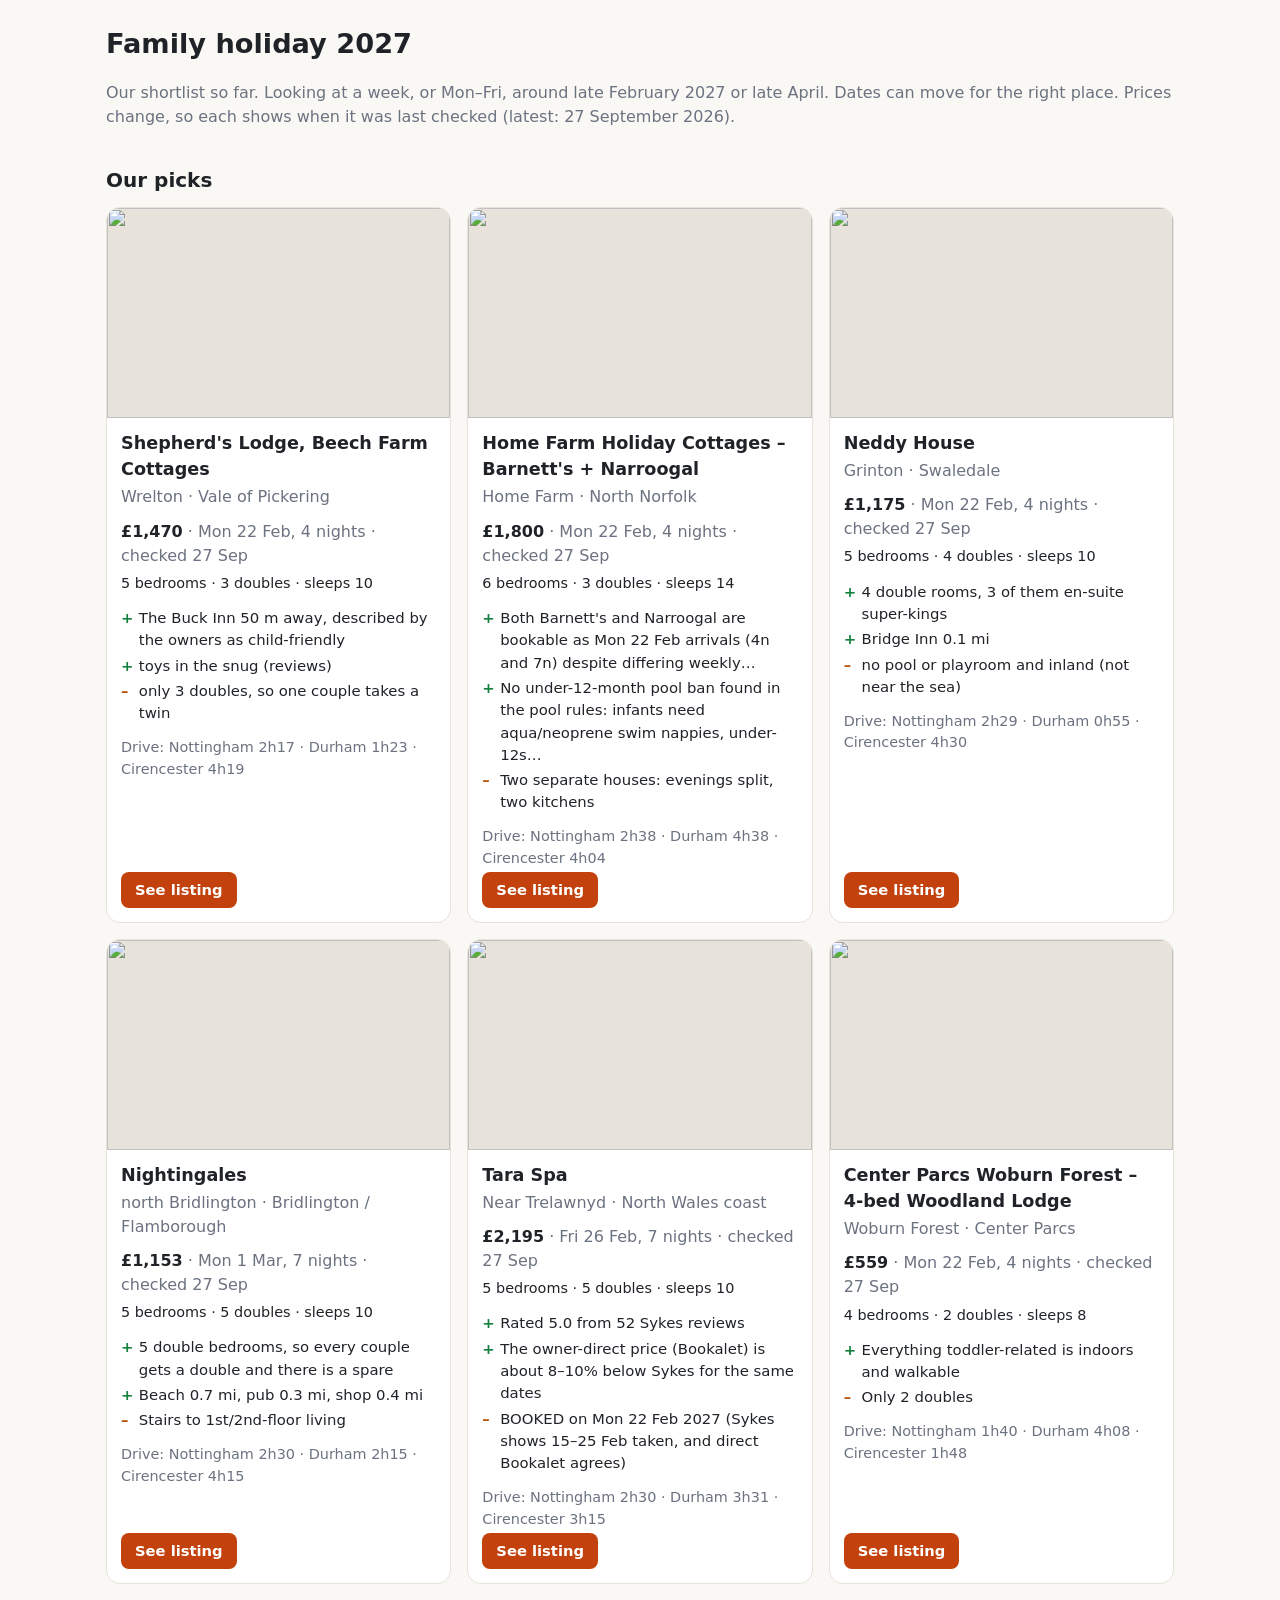
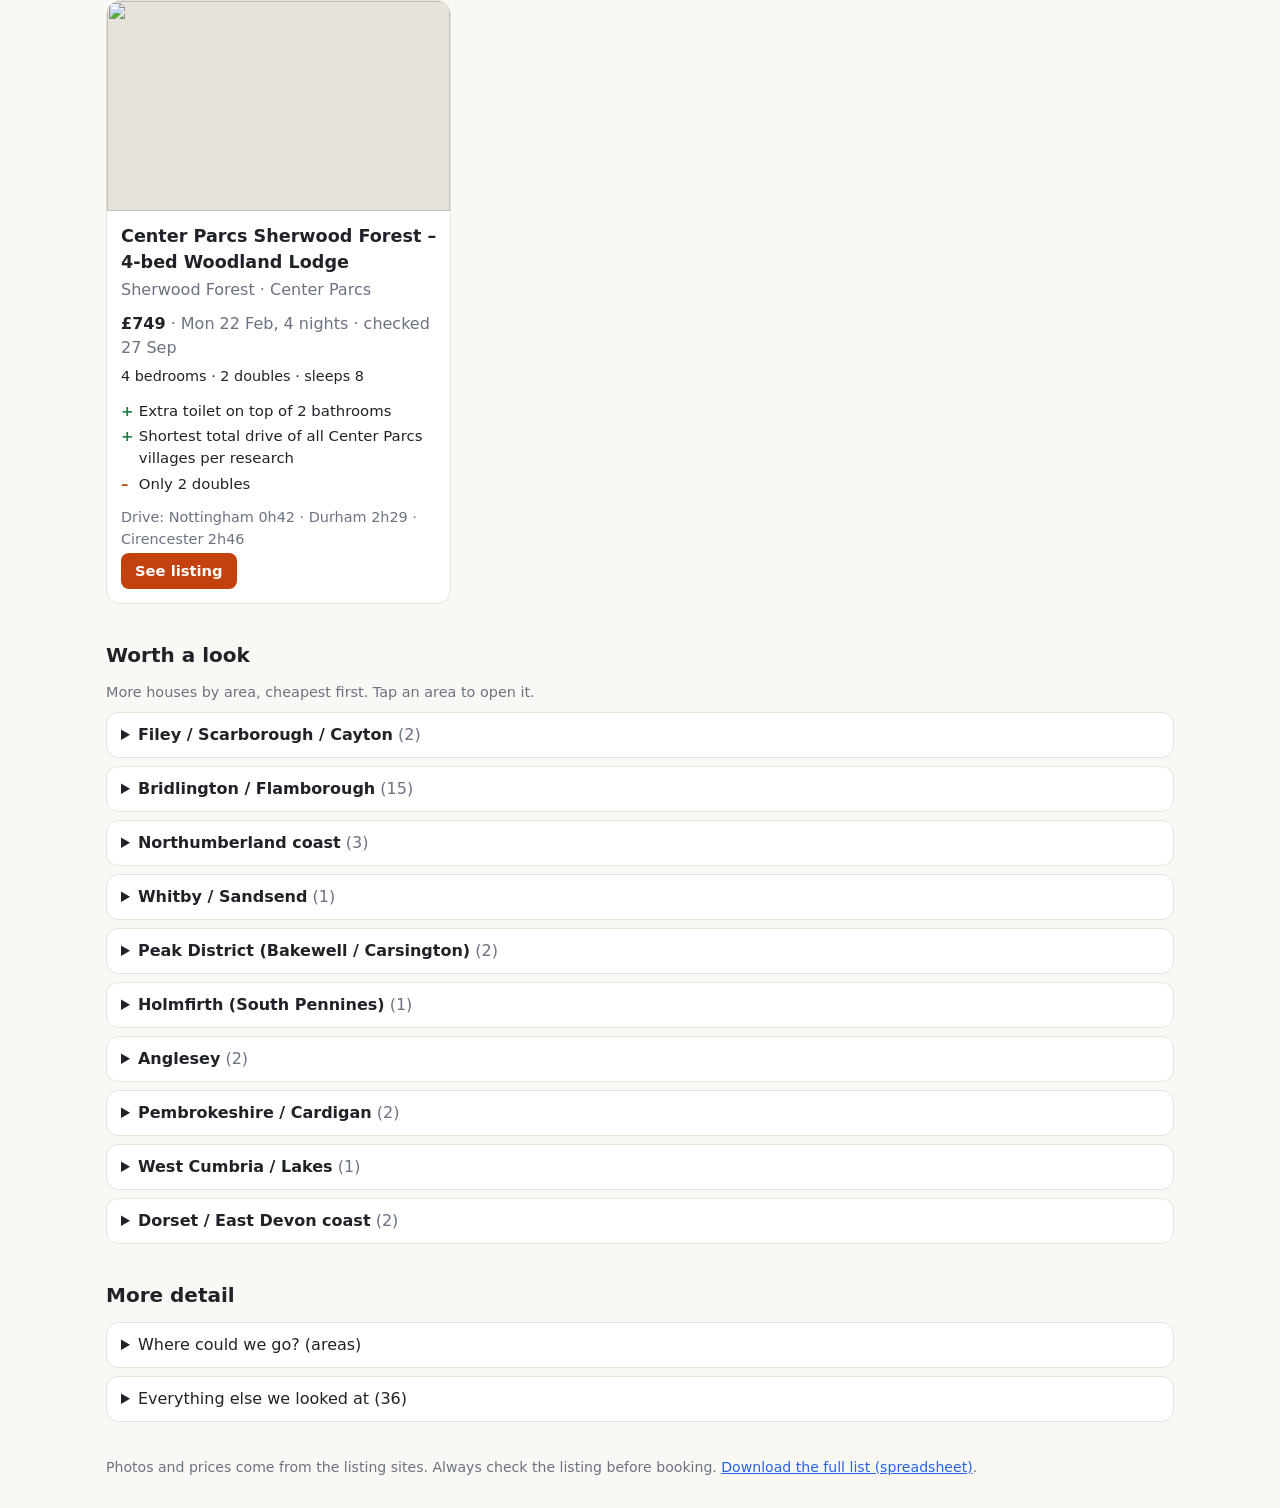
==== index.html @ 299b8f35 "Update shortlist 2026-09-27" ====
<!doctype html>
<html lang="en"><head><meta charset="utf-8"><meta name="viewport" content="width=device-width,initial-scale=1">
<meta name="robots" content="noindex,nofollow">
<title>Holiday 2027 Shortlist</title>
<link rel="stylesheet" href="https://cdnjs.cloudflare.com/ajax/libs/leaflet/1.9.4/leaflet.min.css">
<style>
:root{--bg:#faf8f5;--fg:#1f2328;--muted:#6b7280;--card:#fff;--line:#e7e2da;--pos:#15803d;--neg:#b45309;--accent:#c2410c;--link:#2563eb}
@media (prefers-color-scheme:dark){:root:not([data-theme="light"]){--bg:#16181c;--fg:#e8e6e3;--muted:#9aa0a6;--card:#1f2227;--line:#30343a;--pos:#4ade80;--neg:#fbbf24;--accent:#fb923c;--link:#60a5fa}}
:root[data-theme="dark"]{--bg:#16181c;--fg:#e8e6e3;--muted:#9aa0a6;--card:#1f2227;--line:#30343a;--pos:#4ade80;--neg:#fbbf24;--accent:#fb923c;--link:#60a5fa}
*{box-sizing:border-box}body{margin:0;background:var(--bg);color:var(--fg);font:16px/1.5 system-ui,-apple-system,Segoe UI,sans-serif}
main{max-width:1100px;margin:0 auto;padding:16px}h1{margin:.3em 0 .1em;font-size:1.7em}h2{margin:1.8em 0 .6em;font-size:1.25em}
a{color:var(--link)}.muted{color:var(--muted)}.small{font-size:.9em;margin:.2em 0}
#map{height:340px;border-radius:12px;border:1px solid var(--line);margin-top:12px}
.grid{display:grid;grid-template-columns:repeat(auto-fill,minmax(300px,1fr));gap:16px}
.card{background:var(--card);border:1px solid var(--line);border-radius:14px;overflow:hidden;display:flex;flex-direction:column}
.photo{width:100%;height:210px;object-fit:cover;display:block;background:var(--line)}
.body{padding:12px 14px 14px;display:flex;flex-direction:column;flex:1}h3{margin:0;font-size:1.1em}.body p{margin:.15em 0}
.price{margin:.5em 0 .2em!important}
.pc{list-style:none;padding:0;margin:.5em 0;font-size:.93em}.pc li{padding-left:1.2em;position:relative;margin:.2em 0}
.pc li::before{position:absolute;left:0;font-weight:700}.pos::before{content:"+";color:var(--pos)}.neg::before{content:"–";color:var(--neg)}
.btn{margin-top:auto;align-self:flex-start;background:var(--accent);color:#fff;text-decoration:none;padding:7px 14px;border-radius:8px;font-weight:600;font-size:.92em}
details{background:var(--card);border:1px solid var(--line);border-radius:12px;padding:10px 14px;margin:8px 0}
summary{cursor:pointer}.rows{list-style:none;padding:0;margin:.6em 0 0}
.row{display:flex;gap:12px;align-items:flex-start;padding:8px 0;border-top:1px solid var(--line)}
.thumb{width:84px;height:62px;object-fit:cover;border-radius:8px;flex:none;background:var(--line)}
.plain{padding-left:1.1em}.plain li{margin:.4em 0}
.nophoto{background:var(--line)}
footer{margin:2.5em 0 1em;font-size:.88em;color:var(--muted)}
</style></head><body><main>
<h1>Family holiday 2027</h1>
<p class="muted">Our shortlist so far. Looking at a week, or Mon–Fri, around late February 2027 or late April. Dates can move for the right place.
Prices change, so each shows when it was last checked (latest: 27 September 2026).</p>
<div id="map"></div>

<h2>Our picks</h2>
<div class="grid">
<article class="card" id="beech-farm-shepherds-lodge">
  <img class="photo" src="https://static.wixstatic.com/media/822616_5411ac763f60476986410af1e0faefae~mv2_d_4897_3265_s_4_2.jpg" alt="" loading="lazy" referrerpolicy="no-referrer">
  <div class="body">
    <h3>Shepherd&#x27;s Lodge, Beech Farm Cottages</h3>
    <p class="muted">Wrelton · Vale of Pickering</p>
    <p class="price"><b>£1,470</b> <span class="muted">· Mon 22 Feb, 4 nights · checked 27 Sep</span></p>
    <p class="small">5 bedrooms · 3 doubles · sleeps 10</p>
    <ul class="pc"><li class="pos">The Buck Inn 50 m away, described by the owners as child-friendly</li><li class="pos">toys in the snug (reviews)</li><li class="neg">only 3 doubles, so one couple takes a twin</li></ul>
    <p class="small muted">Drive: Nottingham 2h17 · Durham 1h23 · Cirencester 4h19</p>
    <a class="btn" href="https://www.beechfarm.com/availability" target="_blank" rel="noopener">See listing</a>
  </div>
</article>
<article class="card" id="home-farm-weybourne">
  <img class="photo" src="https://weybourne-holiday-cottages.co.uk/i/cottages/barnetts-exterior-view-240513-0005.webp" alt="" loading="lazy" referrerpolicy="no-referrer">
  <div class="body">
    <h3>Home Farm Holiday Cottages – Barnett&#x27;s + Narroogal</h3>
    <p class="muted">Home Farm · North Norfolk</p>
    <p class="price"><b>£1,800</b> <span class="muted">· Mon 22 Feb, 4 nights · checked 27 Sep</span></p>
    <p class="small">6 bedrooms · 3 doubles · sleeps 14</p>
    <ul class="pc"><li class="pos">Both Barnett&#x27;s and Narroogal are bookable as Mon 22 Feb arrivals (4n and 7n) despite differing weekly…</li><li class="pos">No under-12-month pool ban found in the pool rules: infants need aqua/neoprene swim nappies, under-12s…</li><li class="neg">Two separate houses: evenings split, two kitchens</li></ul>
    <p class="small muted">Drive: Nottingham 2h38 · Durham 4h38 · Cirencester 4h04</p>
    <a class="btn" href="https://weybourne-holiday-cottages.co.uk/cottages/barnetts-cottage.php" target="_blank" rel="noopener">See listing</a>
  </div>
</article>
<article class="card" id="neddy-house">
  <img class="photo" src="https://images-cdn.sykesassets.co.uk/images/property_images/600x450/1144732/sc_1697806913_1144732_1.jpeg?access=3914T3864T840" alt="" loading="lazy" referrerpolicy="no-referrer">
  <div class="body">
    <h3>Neddy House</h3>
    <p class="muted">Grinton · Swaledale</p>
    <p class="price"><b>£1,175</b> <span class="muted">· Mon 22 Feb, 4 nights · checked 27 Sep</span></p>
    <p class="small">5 bedrooms · 4 doubles · sleeps 10</p>
    <ul class="pc"><li class="pos">4 double rooms, 3 of them en-suite super-kings</li><li class="pos">Bridge Inn 0.1 mi</li><li class="neg">no pool or playroom and inland (not near the sea)</li></ul>
    <p class="small muted">Drive: Nottingham 2h29 · Durham 0h55 · Cirencester 4h30</p>
    <a class="btn" href="https://www.sykescottages.co.uk/cottage/North-York-Moors-Coast-Grinton/Neddy-House-1144732.html" target="_blank" rel="noopener">See listing</a>
  </div>
</article>
<article class="card" id="brid-nightingales">
  <img class="photo" src="https://images-cdn.sykesassets.co.uk/images/property_images/1500x1125/1104755/sc_1658237206_1104755_2.jpeg" alt="" loading="lazy" referrerpolicy="no-referrer">
  <div class="body">
    <h3>Nightingales</h3>
    <p class="muted">north Bridlington · Bridlington / Flamborough</p>
    <p class="price"><b>£1,153</b> <span class="muted">· Mon 1 Mar, 7 nights · checked 27 Sep</span></p>
    <p class="small">5 bedrooms · 5 doubles · sleeps 10</p>
    <ul class="pc"><li class="pos">5 double bedrooms, so every couple gets a double and there is a spare</li><li class="pos">Beach 0.7 mi, pub 0.3 mi, shop 0.4 mi</li><li class="neg">Stairs to 1st/2nd-floor living</li></ul>
    <p class="small muted">Drive: Nottingham 2h30 · Durham 2h15 · Cirencester 4h15</p>
    <a class="btn" href="https://www.sykescottages.co.uk/cottage/North-York-Moors-Coast-Sewerby-Cott/Nightingales-1104755.html" target="_blank" rel="noopener">See listing</a>
  </div>
</article>
<article class="card" id="tara-spa">
  <img class="photo" src="https://images-cdn.sykesassets.co.uk/images/property_images/600x450/952008/sc_15820277029307_952008_60.jpg?access=3914T3864T840" alt="" loading="lazy" referrerpolicy="no-referrer">
  <div class="body">
    <h3>Tara Spa</h3>
    <p class="muted">Near Trelawnyd · North Wales coast</p>
    <p class="price"><b>£2,195</b> <span class="muted">· Fri 26 Feb, 7 nights · checked 27 Sep</span></p>
    <p class="small">5 bedrooms · 5 doubles · sleeps 10</p>
    <ul class="pc"><li class="pos">Rated 5.0 from 52 Sykes reviews</li><li class="pos">The owner-direct price (Bookalet) is about 8–10% below Sykes for the same dates</li><li class="neg">BOOKED on Mon 22 Feb 2027 (Sykes shows 15–25 Feb taken, and direct Bookalet agrees)</li></ul>
    <p class="small muted">Drive: Nottingham 2h30 · Durham 3h31 · Cirencester 3h15</p>
    <a class="btn" href="https://www.taraspanorthwales.co.uk/" target="_blank" rel="noopener">See listing</a>
  </div>
</article>
<article class="card" id="center-parcs-woburn">
  <img class="photo" src="https://centerparcs.scene7.com/is/image/centerparcs/woodland_lodge_wo_940x520" alt="" loading="lazy" referrerpolicy="no-referrer">
  <div class="body">
    <h3>Center Parcs Woburn Forest – 4-bed Woodland Lodge</h3>
    <p class="muted">Woburn Forest · Center Parcs</p>
    <p class="price"><b>£559</b> <span class="muted">· Mon 22 Feb, 4 nights · checked 27 Sep</span></p>
    <p class="small">4 bedrooms · 2 doubles · sleeps 8</p>
    <ul class="pc"><li class="pos">Everything toddler-related is indoors and walkable</li><li class="neg">Only 2 doubles</li></ul>
    <p class="small muted">Drive: Nottingham 1h40 · Durham 4h08 · Cirencester 1h48</p>
    <a class="btn" href="https://www.centerparcs.co.uk/discover-center-parcs/holiday-locations/woburn-forest.html" target="_blank" rel="noopener">See listing</a>
  </div>
</article>
<article class="card" id="center-parcs-sherwood">
  <img class="photo" src="https://centerparcs.scene7.com/is/image/centerparcs/4-Bed-Woodland-Lodge-Exterior-July-2017-EF-03-2" alt="" loading="lazy" referrerpolicy="no-referrer">
  <div class="body">
    <h3>Center Parcs Sherwood Forest – 4-bed Woodland Lodge</h3>
    <p class="muted">Sherwood Forest · Center Parcs</p>
    <p class="price"><b>£749</b> <span class="muted">· Mon 22 Feb, 4 nights · checked 27 Sep</span></p>
    <p class="small">4 bedrooms · 2 doubles · sleeps 8</p>
    <ul class="pc"><li class="pos">Extra toilet on top of 2 bathrooms</li><li class="pos">Shortest total drive of all Center Parcs villages per research</li><li class="neg">Only 2 doubles</li></ul>
    <p class="small muted">Drive: Nottingham 0h42 · Durham 2h29 · Cirencester 2h46</p>
    <a class="btn" href="https://www.centerparcs.co.uk/discover-center-parcs/holiday-locations/sherwood-forest.html" target="_blank" rel="noopener">See listing</a>
  </div>
</article></div>

<h2>Worth a look</h2>
<p class="small muted">More houses by area, cheapest first. Tap an area to open it.</p>
<details><summary><b>Filey / Scarborough / Cayton</b> <span class="muted">(2)</span></summary><ul class="rows">
<li class="row" id="the-bay-filey-bayside"><img class="thumb" src="https://www.fileybaydirect.com/wp-content/uploads/2026/04/191914282-scaled.jpg" alt="" loading="lazy" referrerpolicy="no-referrer">
  <div><div><a href="https://www.fileybaydirect.com/accommodation/bayside" target="_blank" rel="noopener">Bayside, The Bay Filey</a> <span class="muted">· The Bay resort</span></div>
  <div class="small"><b>£927</b> <span class="muted">· Mon 22 Feb, 4 nights · checked 27 Sep</span> · 4 bedrooms · 2 doubles · sleeps 10</div>
  <div class="small muted">Cheapest seaside resort-style option: resort indoor pool, pub and playground 2 minutes away, beach 10 minutes&#x27; walk</div></div></li>
<li class="row" id="killerby-old-hall-yard-end"><img class="thumb" src="https://killerbyoldhall.co.uk/wp-content/uploads/2023/12/BBD20C22-8703-403D-A279-43A74E17B732-1920w.webp" alt="" loading="lazy" referrerpolicy="no-referrer">
  <div><div><a href="https://www.cottages.com" target="_blank" rel="noopener">Yard End, Killerby Old Hall</a> <span class="muted">· Killerby</span></div>
  <div class="small"><b>£2,292</b> <span class="muted">· Mon 22 Feb, 7 nights · checked 27 Sep</span> · 6 bedrooms · 4 doubles · sleeps 12</div>
  <div class="small muted">Sleeps 12 with 6 bedrooms, private hot tub and a shared indoor pool and bistro, between Scarborough and Filey</div></div></li></ul></details><details><summary><b>Bridlington / Flamborough</b> <span class="muted">(15)</span></summary><ul class="rows">
<li class="row" id="brid-the-emberton"><img class="thumb" src="https://images-cdn.sykesassets.co.uk/images/property_images/600x450/1098042/sc_1655392336_1098042_28.jpeg" alt="" loading="lazy" referrerpolicy="no-referrer">
  <div><div><a href="https://www.sykescottages.co.uk/cottage/North-York-Moors-Coast-Bridlington/The-Emberton-1098042.html" target="_blank" rel="noopener">The Emberton</a> <span class="muted">· North Bridlington</span></div>
  <div class="small"><b>£736</b> <span class="muted">· Mon 22 Feb, 4 nights · checked 27 Sep</span> · 5 bedrooms · 4 doubles · sleeps 9</div>
  <div class="small muted">4 doubles (2 en-suite) with sea views in north Brid</div></div></li>
<li class="row" id="brid-the-gables"><img class="thumb" src="https://images.snaptrip.com/optim/image/file/94606497/hero_f47ed842-0b00-4407-aed7-ba90732af616.jpg" alt="" loading="lazy" referrerpolicy="no-referrer">
  <div><div><a href="https://www.cottages.com/cottages/the-gables-uk36636" target="_blank" rel="noopener">The Gables</a> <span class="muted">· North Bridlington</span></div>
  <div class="small"><b>£817</b> <span class="muted">· Mon 22 Feb, 4 nights · checked 27 Sep</span> · 5 bedrooms · 5 doubles</div>
  <div class="small muted">Best town layout: 5 doubles incl</div></div></li>
<li class="row" id="brid-beach-house-hilderthorpe"><img class="thumb" src="https://images-cdn.sykesassets.co.uk/images/property_images/600x450/1018990/sc_158159084534_1018990_32.jpg" alt="" loading="lazy" referrerpolicy="no-referrer">
  <div><div><a href="https://www.sykescottages.co.uk/cottage/North-York-Moors-Coast-Hilderthorpe/Beach-House-1018990.html" target="_blank" rel="noopener">Beach House</a> <span class="muted">· Hilderthorpe</span></div>
  <div class="small"><b>£923</b> <span class="muted">· Mon 22 Feb, 4 nights · checked 27 Sep</span> · 4 bedrooms · 2 doubles</div>
  <div class="small muted">Rated 5.0 from 85 reviews, 3 bathrooms, but only 2 doubles (2 kings + 2 twins)</div></div></li>
<li class="row" id="brid-foremans-house"><img class="thumb" src="https://images-cdn.sykesassets.co.uk/images/property_images/600x450/947040/sc_1747317544_947040_67.jpg" alt="" loading="lazy" referrerpolicy="no-referrer">
  <div><div><a href="https://www.sykescottages.co.uk/cottage/North-York-Moors-Coast-Rudston/Foremans-House-947040.html" target="_blank" rel="noopener">Foremans House</a> <span class="muted">· Rudston</span></div>
  <div class="small"><b>£949</b> <span class="muted">· Fri 26 Feb, 7 nights · checked 27 Sep</span> · 5 bedrooms · 3 doubles · sleeps 10</div>
  <div class="small muted">3 doubles + 2 twins, 4 bathrooms, rated 5.0 (26)</div></div></li>
<li class="row" id="brid-the-roost-bempton"><img class="thumb" src="https://images.snaptrip.com/optim/image/file/85899070/hero_adffba07-6266-487b-a1cd-e67c8fff8a6a.jpg" alt="" loading="lazy" referrerpolicy="no-referrer">
  <div><div><a href="https://big-cottages.com/properties/united-kingdom/england/yorkshire-and-the-humber/east-yorkshire/bridlington/the-roost-28ab997e-2930-466a-8a29-b5b168bd3b8d" target="_blank" rel="noopener">The Roost</a> <span class="muted">· Bempton</span></div>
  <div class="small"><b>£1,046</b> <span class="muted">· Mon 22 Feb, 7 nights · checked 27 Sep</span> · 4 bedrooms · 3 doubles · sleeps 8</div>
  <div class="small muted">Cheapest 3-double house found: every bedroom en-suite, big garden and meadow, walk to RSPB Bempton Cliffs</div></div></li>
<li class="row" id="brid-courtenay-house"><img class="thumb" src="https://images-cdn.sykesassets.co.uk/images/property_images/600x450/1166131/sc_1790241958_1166131_58.jpg?access=3914T3864T840" alt="" loading="lazy" referrerpolicy="no-referrer">
  <div><div><a href="https://www.sykescottages.co.uk/cottage/East-Riding-of-Yorkshire-Harpham/Courtenay-House-1166131.html" target="_blank" rel="noopener">Courtenay House</a> <span class="muted">· Harpham</span></div>
  <div class="small"><b>£1,059</b> <span class="muted">· Fri 26 Feb, 7 nights · checked 27 Sep</span> · 4 bedrooms · 4 doubles · sleeps 8</div>
  <div class="small muted">4 doubles and 4 bathrooms for about £1,050-1,350/wk, the cheapest proper-doubles house found</div></div></li>
<li class="row" id="brid-mill-race-driffield"><img class="thumb" src="https://images-cdn.sykesassets.co.uk/images/property_images/600x450/1199744/sc_1773134357_1199744_1.jpg" alt="" loading="lazy" referrerpolicy="no-referrer">
  <div><div><a href="https://www.sykescottages.co.uk/cottage/East-Riding-of-Yorkshire-Driffield/Mill-Race-Cottage-1199744.html" target="_blank" rel="noopener">Mill Race Cottage</a> <span class="muted">· Driffield area</span></div>
  <div class="small"><b>£1,258</b> <span class="muted">· Mon 1 Mar, 7 nights · checked 27 Sep</span> · 4 bedrooms · 4 doubles · sleeps 8</div>
  <div class="small muted">4 doubles, all en-suite, but 25 min from the sea and not priced</div></div></li>
<li class="row" id="brid-tennyson-grange"><img class="thumb" src="https://images-cdn.sykesassets.co.uk/images/property_images/600x450/1161810/sc_1746018355_1161810_86.jpg" alt="" loading="lazy" referrerpolicy="no-referrer">
  <div><div><a href="https://www.sykescottages.co.uk/cottage/North-York-Moors-Coast-Bridlington/Tennyson-Grange-1161810.html" target="_blank" rel="noopener">Tennyson Grange</a> <span class="muted">· Bridlington</span></div>
  <div class="small"><b>£1,290</b> <span class="muted">· Mon 22 Feb, 4 nights · checked 27 Sep</span> · 7 bedrooms · 4 doubles · sleeps 16</div>
  <div class="small muted">Oversized (sleeps 16) but 4 super-kings, a small games room and &#x27;from £1,233&#x27;</div></div></li>
<li class="row" id="brid-harpham-manor"><img class="thumb" src="https://images-cdn.sykesassets.co.uk/images/property_images/600x450/1166133/sc_1743600513_1166133_79.jpeg" alt="" loading="lazy" referrerpolicy="no-referrer">
  <div><div><a href="https://www.sykescottages.co.uk/cottage/North-York-Moors-Coast-Harpham/Harpham-Manor-House-1166133.html" target="_blank" rel="noopener">Harpham Manor House</a> <span class="muted">· Harpham</span></div>
  <div class="small"><b>£1,345</b> <span class="muted">· Mon 22 Feb, 4 nights · checked 27 Sep</span> · 6 bedrooms · 5 doubles · sleeps 12</div>
  <div class="small muted">Grade II manor with games room and big rooms</div></div></li>
<li class="row" id="brid-grange-farm-bay-view-house"><img class="thumb" src="https://www.grangefarmcottages.net/wp-content/uploads/2023/12/VAN_8539.jpg" alt="" loading="lazy" referrerpolicy="no-referrer">
  <div><div><a href="https://big-cottages.com/properties/united-kingdom/england/yorkshire-and-the-humber/east-yorkshire/bridlington/bay-view-house-3wzv98" target="_blank" rel="noopener">Grange Farm Cottages: Bay View House</a> <span class="muted">· Sewerby</span></div>
  <div class="small"><b>£1,415</b> <span class="muted">· Mon 22 Feb, 4 nights · checked 27 Sep</span> · 4 bedrooms · 3 doubles · sleeps 8</div>
  <div class="small muted">Walkable to Sewerby Hall, the clifftop and a pub</div></div></li>
<li class="row" id="brid-old-school-house-langtoft"><img class="thumb" src="https://images-cdn.sykesassets.co.uk/images/property_images/600x450/1209343/sc_1787228395_1209343_53.jpg" alt="" loading="lazy" referrerpolicy="no-referrer">
  <div><div><a href="https://www.sykescottages.co.uk/cottage/East-Riding-of-Yorkshire-Driffield/The-Old-School-House-1209343.html" target="_blank" rel="noopener">The Old School House</a> <span class="muted">· Langtoft</span></div>
  <div class="small"><b>£1,433</b> <span class="muted">· Mon 1 Mar, 7 nights · checked 27 Sep</span> · 5 bedrooms · 5 doubles</div>
  <div class="small muted">4+ doubles, 4 baths, gym and pool table, but individual spiral stairs to upper rooms and a 25-minute drive to the sea</div></div></li>
<li class="row" id="brid-cardigan-house"><img class="thumb" src="https://images.snaptrip.com/optim/image/file/95501450/hero_25bd0a86-8335-4b2f-ba96-1aefcf87259f.jpg" alt="" loading="lazy" referrerpolicy="no-referrer">
  <div><div><a href="https://big-cottages.com/properties/united-kingdom/england/yorkshire-and-the-humber/east-yorkshire/bridlington/cardigan-house" target="_blank" rel="noopener">Cardigan House</a> <span class="muted">· South side</span></div>
  <div class="small"><b>£1,537</b> <span class="muted">· Fri 26 Feb, 7 nights · checked 27 Sep</span> · 5 bedrooms · 5 doubles · sleeps 10</div>
  <div class="small muted">Cheap 5-bed sleeps-10 town house</div></div></li>
<li class="row" id="brid-bay-view-reighton"><img class="thumb" src="https://images-cdn.sykesassets.co.uk/images/property_images/600x450/1203200/sc_1784641024_1203200_1.jpg" alt="" loading="lazy" referrerpolicy="no-referrer">
  <div><div><a href="https://www.sykescottages.co.uk/cottage/North-Yorkshire-Filey/Bay-View-1203200.html" target="_blank" rel="noopener">Bay View</a> <span class="muted">· Clifftop between Reighton and Speeton</span></div>
  <div class="small"><b>£1,555</b> <span class="muted">· Mon 1 Mar, 7 nights · checked 27 Sep</span> · 5 bedrooms · 3 doubles</div>
  <div class="small muted">Very child-ready (stairgates, cots) with sea views and hot tub</div></div></li>
<li class="row" id="brid-lindengarth"><img class="thumb" src="https://images.snaptrip.com/optim/image/file/81081579/hero_616048071.jpg" alt="" loading="lazy" referrerpolicy="no-referrer">
  <div><div><a href="https://big-cottages.com/properties/united-kingdom/england/yorkshire-and-the-humber/east-yorkshire/bridlington/sewerby/lindengarth-4e6f2818-57e8-4ca2-9ec7-af81fd3b904e" target="_blank" rel="noopener">Lindengarth</a> <span class="muted">· North Bridlington</span></div>
  <div class="small"><b>£1,874</b> <span class="muted">· Mon 22 Feb, 7 nights · checked 27 Sep</span> · 5 bedrooms · sleeps 10</div>
  <div class="small muted">5-bed sleeps-10 house in the best micro-area</div></div></li>
<li class="row" id="rustic-barn-thwing"><img class="thumb" src="https://www.parentfriendlystays.co.uk/wp-content/uploads/2024/03/bridlington-cottages.jpg" alt="" loading="lazy" referrerpolicy="no-referrer">
  <div><div><a href="https://www.holidaycottages.co.uk/cottage/oc-29013-the-rustic-barn" target="_blank" rel="noopener">The Rustic Barn, Thwing</a> <span class="muted">· Thwing</span></div>
  <div class="small"><span class="muted">Price not available yet</span> · 4 bedrooms · 2 doubles · sleeps 8</div>
  <div class="small muted">Best facilities lead near Bridlington: shared heated indoor pool, gym, games room and tennis court</div></div></li></ul></details><details><summary><b>Northumberland coast</b> <span class="muted">(3)</span></summary><ul class="rows">
<li class="row" id="warenford-mill-house"><img class="thumb" src="https://img.chooseacottage.co.uk/property/106/640/10692955.jpg" alt="" loading="lazy" referrerpolicy="no-referrer">
  <div><div><a href="https://www.cottages.com/cottages/warenford-cottages-the-mill-house-mlx" target="_blank" rel="noopener">Warenford Cottages – The Mill House</a> <span class="muted">· Warenford</span></div>
  <div class="small"><b>£731</b> <span class="muted">· Mon 22 Feb, 4 nights · checked 27 Sep</span> · 4 bedrooms · 2 doubles · sleeps 8</div>
  <div class="small muted">Cheapest 4-bed with a shared indoor pool on the Northumberland coast</div></div></li>
<li class="row" id="north-farm-granary-stone-house"><img class="thumb" src="https://images-cdn.sykesassets.co.uk/images/property_images/600x450/924725/sc_1758108529_924725_106.jpg?access=3914T3864T840" alt="" loading="lazy" referrerpolicy="no-referrer">
  <div><div><a href="https://www.sykescottages.co.uk/cottage/Northumbria-Northumberland-Embleton/Granary-Stone-House-924725.html" target="_blank" rel="noopener">North Farm Cottages – Granary Stone House</a> <span class="muted">· North Farm</span></div>
  <div class="small"><b>£1,892</b> <span class="muted">· Fri 26 Feb, 7 nights · checked 27 Sep</span> · 6 bedrooms · 3 doubles · sleeps 12</div>
  <div class="small muted">Big house with a shared indoor pool and beach 1 mile, but it has only 3 doubles (not 4 as research had) and is pricey for a 4-night stay</div></div></li>
<li class="row" id="village-farm-the-farmhouse"><img class="thumb" src="https://www.villagefarmcottages.co.uk/image/original/1687169355_aa713881a9b09b74ca03.jpg" alt="" loading="lazy" referrerpolicy="no-referrer">
  <div><div><a href="https://www.villagefarmcottages.co.uk/property/the-farmhouse" target="_blank" rel="noopener">Village Farm – The Farmhouse</a> <span class="muted">· Shilbottle</span></div>
  <div class="small"><span class="muted">Price not available yet</span> · 4 bedrooms · 2 doubles · sleeps 10</div>
  <div class="small muted">Winter-practical: 4 en-suite bedrooms, a heated pool bookable by the hour per cottage, and a games room and play area on site</div></div></li></ul></details><details><summary><b>Whitby / Sandsend</b> <span class="muted">(1)</span></summary><ul class="rows">
<li class="row" id="the-pavilion-sandsend"><img class="thumb" src="https://images.promotemyplace.com/Uploads/Property/912/PavilionFrontViewClose.jpg?width=1200&amp;height=750&amp;grow=1&amp;scale=both&amp;mode=max&amp;quality=85&amp;v=20240501112809" alt="" loading="lazy" referrerpolicy="no-referrer">
  <div><div><a href="https://www.sandsendpavilion.co.uk/rates" target="_blank" rel="noopener">The Pavilion, Sandsend</a> <span class="muted">· Sandsend</span></div>
  <div class="small"><b>£910</b> <span class="muted">· Mon 22 Feb, 4 nights · checked 27 Sep</span> · 5 bedrooms · 3 doubles · sleeps 10</div>
  <div class="small muted">Best location house on the Whitby side: beach 100 m, pub and cafés walkable, every bedroom with a sea view</div></div></li></ul></details><details><summary><b>Peak District (Bakewell / Carsington)</b> <span class="muted">(2)</span></summary><ul class="rows">
<li class="row" id="moor-grange-manor-house"><img class="thumb" src="https://www.moorgrangefarm.co.uk/photos/ss/ss2.jpg" alt="" loading="lazy" referrerpolicy="no-referrer">
  <div><div><a href="https://www.moorgrangefarm.co.uk/buxton-cottages/group-accommodation-sleeps-28-buxton.html" target="_blank" rel="noopener">Moor Grange Farm – The Manor House</a> <span class="muted">· Taddington Barns</span></div>
  <div class="small"><b>£1,650</b> <span class="muted">· 7 nights (date unknown) · checked 27 Sep</span> · 6 bedrooms · 2 doubles · sleeps 14</div>
  <div class="small muted">One big 6-bed, 4-bath house with a pool shared by only three small cottages, at a potentially low price</div></div></li>
<li class="row" id="haddon-grove-farmhouse"><img class="thumb" src="https://www.parentfriendlystays.co.uk/wp-content/uploads/2020/12/haddon-grove-collage.jpg" alt="" loading="lazy" referrerpolicy="no-referrer">
  <div><div><a href="https://www.groupaccommodation.com/properties/haddon-grove-farm-cottages-bakewell-derbyshire-peak-district" target="_blank" rel="noopener">Haddon Grove Farm Cottages – The Farmhouse</a> <span class="muted">· Haddon Grove</span></div>
  <div class="small"><b>£2,092</b> <span class="muted">· 7 nights, low season (2027 dates not given) · checked 27 Sep</span> · 5 bedrooms · 3 doubles · sleeps 12</div>
  <div class="small muted">One house with 3 doubles, 3 bathrooms and a site pool, 10 min from Bakewell</div></div></li></ul></details><details><summary><b>Holmfirth (South Pennines)</b> <span class="muted">(1)</span></summary><ul class="rows">
<li class="row" id="stagwood-house"><img class="thumb" src="https://images-cdn.sykesassets.co.uk/images/property_images/600x450/1139159/sc_1777968724_1139159_3.jpg?access=3914T3864T840" alt="" loading="lazy" referrerpolicy="no-referrer">
  <div><div><a href="https://www.sykescottages.co.uk/cottage/Peak-District-Peak-District-Derbyshire-Dales-New-Mill/Stagwood-Hill-Farm-1139159.html" target="_blank" rel="noopener">Stagwood House</a> <span class="muted">· New Mill</span></div>
  <div class="small"><b>£1,160</b> <span class="muted">· Fri 26 Feb, 7 nights · checked 27 Sep</span> · 5 bedrooms · 2 doubles · sleeps 11</div>
  <div class="small muted">Cheapest sleeps-11 house on the list, with a games room and big garden</div></div></li></ul></details><details><summary><b>Anglesey</b> <span class="muted">(2)</span></summary><ul class="rows">
<li class="row" id="swyn-llyr"><img class="thumb" src="https://images-cdn.sykesassets.co.uk/images/property_images/600x450/1155679/sc_1734957551_1155679_1.jpeg?access=3914T3864T840" alt="" loading="lazy" referrerpolicy="no-referrer">
  <div><div><a href="https://www.sykescottages.co.uk/cottage/North-Wales-Snowdonia-Rhosneigr-Sta/Swyn-Llyr-1155679.html" target="_blank" rel="noopener">Swyn Llyr</a> <span class="muted">· Rhosneigr</span></div>
  <div class="small"><b>£1,664</b> <span class="muted">· Mon 22 Feb, 4 nights · checked 27 Sep</span> · 6 bedrooms · 4 doubles · sleeps 12</div>
  <div class="small muted">The only west-coast shortlisted house found free for Mon 22 Feb 2027 (4 nights)</div></div></li>
<li class="row" id="gwelfor-barn"><img class="thumb" src="https://images-cdn.sykesassets.co.uk/images/property_images/600x450/1057992/sc_1719826355_1057992_101.jpeg?access=3914T3864T840" alt="" loading="lazy" referrerpolicy="no-referrer">
  <div><div><a href="https://www.sykescottages.co.uk/cottage/North-Wales-Snowdonia-Llangoed/Gwelfor-Barn-1057992.html" target="_blank" rel="noopener">Gwelfor Barn</a> <span class="muted">· Near Llangoed</span></div>
  <div class="small"><span class="muted">Price not available yet</span> · 5 bedrooms · sleeps 10</div>
  <div class="small muted">Private indoor pool with views of Puffin Island, and a separate annexe wing</div></div></li></ul></details><details><summary><b>Pembrokeshire / Cardigan</b> <span class="muted">(2)</span></summary><ul class="rows">
<li class="row" id="croft-house-croft-farm"><img class="thumb" src="https://walesdmsmedia.newmindmedia.com/wsimgs/2CC7D1B3F86AF81A566AD34C58C85E770BF20BD8.jpg" alt="" loading="lazy" referrerpolicy="no-referrer">
  <div><div><a href="https://croft-holiday-cottages.co.uk/" target="_blank" rel="noopener">Croft House</a> <span class="muted">· Near Cardigan</span></div>
  <div class="small"><span class="muted">Price not available yet</span> · 6 bedrooms · 5 doubles · sleeps 12</div>
  <div class="small muted">The best on-site facilities of any complex found: a heated indoor pool, soft play, an indoor play barn and daily animal feeding</div></div></li>
<li class="row" id="clydey-farmhouse"><img class="thumb" src="https://www.clydeycottages.co.uk/wp-content/uploads/2018/11/Farmhouse-Hot-Tub-Rear.jpg" alt="" loading="lazy" referrerpolicy="no-referrer">
  <div><div><a href="https://www.clydeycottages.co.uk/our-cottages/the-farmhouse/" target="_blank" rel="noopener">The Farmhouse, Clydey Cottages</a> <span class="muted">· Lancych</span></div>
  <div class="small"><span class="muted">Price not available yet</span> · 4 bedrooms · 4 doubles · sleeps 8</div>
  <div class="small muted">A baby-specialist complex with an indoor pool that can be booked for sole use, soft play and animal feeding, plus a 4-bed farmhouse with a…</div></div></li></ul></details><details><summary><b>West Cumbria / Lakes</b> <span class="muted">(1)</span></summary><ul class="rows">
<li class="row" id="berwyn-bank"><img class="thumb" src="https://img.chooseacottage.co.uk/property/113/1200/11313971.jpg" alt="" loading="lazy" referrerpolicy="no-referrer">
  <div><div><a href="https://www.cottages.com/cottages/halls-bank-cottages-berwyn-bank-15825" target="_blank" rel="noopener">Berwyn Bank</a> <span class="muted">· Arkleby</span></div>
  <div class="small"><b>£857</b> <span class="muted">· Mon 22 Feb, 4 nights · checked 27 Sep</span> · 6 bedrooms · 4 doubles · sleeps 12</div>
  <div class="small muted">Every bedroom has en-suite access, and there&#x27;s a shared indoor pool only 1m deep throughout that can be hired privately (£30/hour)</div></div></li></ul></details><details><summary><b>Dorset / East Devon coast</b> <span class="muted">(2)</span></summary><ul class="rows">
<li class="row" id="the-retreat-uploders"><img class="thumb" src="https://img.chooseacottage.co.uk/property/269/640/269334.jpg" alt="" loading="lazy" referrerpolicy="no-referrer">
  <div><div><a href="https://www.cottages.com/cottages/the-retreat-dgn" target="_blank" rel="noopener">The Retreat, Uploders</a> <span class="muted">· Uploders</span></div>
  <div class="small"><b>£1,156</b> <span class="muted">· Mon 22 Feb, 4 nights · checked 27 Sep</span> · 5 bedrooms · 2 doubles · sleeps 10</div>
  <div class="small muted">Cheapest private-pool option in the south: a Grade II thatched barn with its own indoor pool and games room</div></div></li>
<li class="row" id="libbear-barton"><img class="thumb" src="https://images.squarespace-cdn.com/content/v1/5b6af9e1697a9856d4a50968/1547554675261-9X2T4CLA2YAF5RRH7K8T/garden.jpg" alt="" loading="lazy" referrerpolicy="no-referrer">
  <div><div><a href="https://www.libbearbarton.co.uk/badgers-house" target="_blank" rel="noopener">Libbear Barton – Badger&#x27;s House</a> <span class="muted">· Shebbear</span></div>
  <div class="small"><span class="muted">Price not available yet</span> · 4 bedrooms · 3 doubles · sleeps 9</div>
  <div class="small muted">Toddler complex with a private 2-hour pool session per cottage per day, soft play, a petting farm and a games room, all 9am–8pm year-round</div></div></li></ul></details>

<h2>More detail</h2>
<details><summary>Where could we go? (areas)</summary><ul class="plain"><li><b>Vale of Pickering</b> <span class="muted">· leading</span><br><span class="small">An inland farm base with a pool and playroom. Coast day trips 30–45 min away to Scarborough, Filey and Whitby. Pickering itself is a small market town.</span></li><li><b>Filey / Scarborough / Cayton</b> <span class="muted">· in-play</span><br><span class="small">A proper seaside holiday: flat promenades, sandy beaches, Sea Life, soft play. Scarborough is busy and practical; Filey is gentle and quiet.</span></li><li><b>Bridlington / Flamborough</b> <span class="muted">· in-play</span><br><span class="small">A traditional seaside town with a flat promenade and harbour. Sewerby Hall and Flamborough Head are on the doorstep, with Wolds villages behind.</span></li><li><b>Swaledale (Yorkshire Dales)</b> <span class="muted">· in-play</span><br><span class="small">A cosy house in a pretty dale with a pub, riverside strolls and Richmond nearby.</span></li><li><b>North Norfolk (Weybourne–Cromer)</b> <span class="muted">· in-play</span><br><span class="small">Pool mornings on site, then promenade walks with chips at Cromer or Sheringham, Pensthorpe&#x27;s indoor play barn, and a pub supper in the village.</span></li><li><b>Northumberland coast</b> <span class="muted">· in-play</span><br><span class="small">Huge beaches, castles, pretty villages, and drives between them at a relaxed pace.</span></li><li><b>North Wales coast (Prestatyn–Llandudno)</b> <span class="muted">· in-play</span><br><span class="small">Seaside towns with piers and trams, a zoo, and castles. Chester Zoo is under an hour away.</span></li><li><b>Center Parcs (Woburn / Sherwood)</b> <span class="muted">· in-play</span><br><span class="small">Resort in the woods: subtropical pool, soft play, everything on site.</span></li><li><b>Whitby / Sandsend</b> <span class="muted">· parked</span><br><span class="small">The most atmospheric town on the coast, with the abbey, harbour and a beach at Sandsend.</span></li><li><b>Peak District (Bakewell / Carsington)</b> <span class="muted">· parked</span><br><span class="small">Market towns, flat buggy trails, farm parks and a pool on site. No sea.</span></li><li><b>Holmfirth (South Pennines)</b> <span class="muted">· parked</span><br><span class="small">A hillside house with a big garden. Quiet, no sea.</span></li><li><b>Anglesey</b> <span class="muted">· parked</span><br><span class="small">Beach villages (Rhosneigr), Beaumaris castle and seafront, the Sea Zoo.</span></li><li><b>Pembrokeshire / Cardigan</b> <span class="muted">· parked</span><br><span class="small">Purpose-built toddler complexes: pool, play barn, animal feeding.</span></li><li><b>West Cumbria / Lakes</b> <span class="muted">· parked</span><br><span class="small">Lakes and fells. Pretty, but walking-led in February.</span></li><li><b>Dorset / East Devon coast</b> <span class="muted">· parked</span><br><span class="small">Jurassic Coast villages, fossil beaches, milder weather.</span></li></ul></details>
<details><summary>Everything else we looked at (36)</summary><ul class="plain small"><li>Coombehayes Barn <span class="muted">· Uplyme · Reference: private heated pool and 4 adult doubles, but about double the price of the others.</span></li><li>Elm Retreat <span class="muted">· Between Totnes and Dartmouth · Reference: estate with shared pools and under-5s soft play; expensive and only 2 doubles.</span></li><li>Calm Waters Luxury Beach House <span class="muted">· South Beach seafront · Premium beachfront benchmark: 5 bed / 4 bath, Sykes Gem Gold 2025; £3,310 for the Feb week, over budget.</span></li><li>Puffin Lodge <span class="muted">· Hunmanby Gap · 3 doubles + twin, all en-suite; covered under Filey research.</span></li><li>Wold Cottage <span class="muted">· Muston · Rated 5.0 from 123 reviews; king, double, zip-twin, twin; Filey scope.</span></li><li>Manor Farm House <span class="muted">· Bacton · Sleeps 7 with 2 bathrooms (one shower not for adults), low doorways, target Feb week booked, and the Fri-Mon at £1,143 is poor value.</span></li><li>Northcliffe &amp; Seaview Holiday Parks <span class="muted">· High Hawsker · Outdoor pool only, and multi-unit caravan/lodge format.</span></li><li>Number 30 Whitby <span class="muted">· Whitby · Sleeps 20; oversized and over budget.</span></li><li>Celtic Haven <span class="muted">· Lydstep · No longer the boutique complex; the big house is now a venue, and Haven&#x27;s February opening is unconfirmed.</span></li><li>White Cross Bay Holiday Park <span class="muted">· Troutbeck Bridge · Pool closed in February.</span></li><li>Aberdovey Hillside Village <span class="muted">· Aberdyfi · No pool, 2 bathrooms, split-level hillside.</span></li><li>Kelling Heath Holiday Park <span class="muted">· Weybourne · Season starts mid-Feb and the lodges are too small; Home Farm next door is better. Fine for April.</span></li><li>Norfolk Woods Resort <span class="muted">· Pentney · Lodges too small and inland; Searles and Home Farm beat it.</span></li><li>Wood Farm Cottages <span class="muted">·  · Outdoor pool, so useless in February.</span></li><li>Hoe Grange Holidays <span class="muted">· Brassington · No pool, and cabins too small for the group in one unit.</span></li><li>Memory Maker <span class="muted">· Bridlington · Only 2 bathrooms + cloakroom for 8; street parking only.</span></li><li>Tapestry House <span class="muted">· The Spa · Bathroom + shower room + cloakroom only; a 3.0 review calls it dark and dated.</span></li><li>K&amp;J Holiday House <span class="muted">· The Spa · Terraced, only 2 bathrooms.</span></li><li>Hilderthorpe House <span class="muted">· The Spa · 2 kings + 2 twins and only 2 bathrooms.</span></li><li>Gravel Pit Cottage <span class="muted">· Carnaby Moor · Sleeps 12 in 4 rooms via bunks; too few real doubles.</span></li><li>The Mews <span class="muted">· Bessingby · Bunk-room layout.</span></li><li>The Grange <span class="muted">· Flamborough · Oversized (sleeps 15) with only a king and 2 doubles for adults.</span></li><li>5 Cliff Lane <span class="muted">· Buckton · Poor reviews (3.5 from 80).</span></li><li>Holyrood Lodge <span class="muted">· Bridlington · Only 2 bathrooms for 12.</span></li><li>Wellington House <span class="muted">· Bridlington · Twice the size needed; four floors of stairs.</span></li><li>Broad Bay Lodge / Coral Villa <span class="muted">· Bridlington · Sleeps 16 with 8 bedrooms; price scales with size.</span></li><li>Portobell House <span class="muted">· Bridlington · Oversized, and parking for 1 car only (3 households driving).</span></li><li>Lansdowne Grange / Mayfield Sands <span class="muted">· Bridlington · Oversized (15 and 12 with 9 bedrooms).</span></li><li>Reighton House / Manor Farmhouse Reighton <span class="muted">· Reighton · Sleeps 15 and 18; oversized and Filey scope.</span></li><li>Seapoint <span class="muted">· Hunmanby Sands · 2 kings + 2 twins; Filey scope.</span></li><li>Bewholme <span class="muted">· Low Bonwick · 35 min from Bridlington; oversized.</span></li><li>Wavecrest Cottage <span class="muted">· Flamborough · Only 3 bedrooms and from £437/night.</span></li><li>Kilburn House / Highcliffe Manor <span class="muted">· Bridlington · Sleep 22 and 20; far too big (£376-479/night).</span></li><li>Sewerby Hall estate cottages <span class="muted">· Sewerby Hall · Three small cottages (e.g. Beech Cottage sleeps 3+1); none large enough, though guests get free Sewerby Hall entry.</span></li><li>Bourne End House <span class="muted">· Primrose Valley · Sleeps 18; too big and Filey scope.</span></li><li>Thornwick Bay holiday park <span class="muted">· North Landing · Units are 2-3 bed only; no single unit fits 3 couples.</span></li></ul></details>

<footer>Photos and prices come from the listing sites. Always check the listing before booking.
<a href="properties.csv">Download the full list (spreadsheet)</a>.</footer>
</main>
<script src="https://cdnjs.cloudflare.com/ajax/libs/leaflet/1.9.4/leaflet.min.js"></script>
<script>
const M=[{"lat": 54.264839, "lon": -0.825126, "name": "Shepherd's Lodge, Beech Farm Cottages", "id": "beech-farm-shepherds-lodge", "pick": true}, {"lat": 52.941494, "lon": 1.139525, "name": "Home Farm Holiday Cottages \u2013 Barnett's + Narroogal (or Barnett's + Plover)", "id": "home-farm-weybourne", "pick": true}, {"lat": 54.3804283, "lon": -1.9297147, "name": "Neddy House", "id": "neddy-house", "pick": true}, {"lat": 54.0945699, "lon": -0.183848, "name": "Nightingales", "id": "brid-nightingales", "pick": true}, {"lat": 53.303333, "lon": -3.329445, "name": "Tara Spa", "id": "tara-spa", "pick": true}, {"lat": 52.02762, "lon": -0.5241026, "name": "Center Parcs Woburn Forest \u2013 4-bed Woodland Lodge", "id": "center-parcs-woburn", "pick": true}, {"lat": 53.1660626, "lon": -1.0572952, "name": "Center Parcs Sherwood Forest \u2013 4-bed Woodland Lodge", "id": "center-parcs-sherwood", "pick": true}, {"lat": 53.5792838, "lon": -1.7558858, "name": "Stagwood House (Stagwood Hill Farm)", "id": "stagwood-house", "pick": false}, {"lat": 54.230107, "lon": -0.37103, "name": "Yard End, Killerby Old Hall", "id": "killerby-old-hall-yard-end", "pick": false}, {"lat": 54.1814909, "lon": -0.2801007, "name": "Bayside, The Bay Filey", "id": "the-bay-filey-bayside", "pick": false}, {"lat": 54.1155688, "lon": -0.3960392, "name": "The Rustic Barn, Thwing", "id": "rustic-barn-thwing", "pick": false}, {"lat": 54.499261, "lon": -0.668536, "name": "The Pavilion, Sandsend", "id": "the-pavilion-sandsend", "pick": false}, {"lat": 53.227442, "lon": -1.805963, "name": "Moor Grange Farm \u2013 The Manor House", "id": "moor-grange-manor-house", "pick": false}, {"lat": 53.19875, "lon": -1.732401, "name": "Haddon Grove Farm Cottages \u2013 The Farmhouse", "id": "haddon-grove-farmhouse", "pick": false}, {"lat": 53.231618, "lon": -4.51785, "name": "Swyn Llyr", "id": "swyn-llyr", "pick": false}, {"lat": 53.3088697, "lon": -4.0787734, "name": "Gwelfor Barn", "id": "gwelfor-barn", "pick": false}, {"lat": 52.0551, "lon": -4.69153, "name": "Croft House (Croft Farm & Celtic Cottages)", "id": "croft-house-croft-farm", "pick": false}, {"lat": 52.000236, "lon": -4.534851, "name": "The Farmhouse, Clydey Cottages", "id": "clydey-farmhouse", "pick": false}, {"lat": 54.738025, "lon": -3.342123, "name": "Berwyn Bank (Halls Bank Cottages)", "id": "berwyn-bank", "pick": false}, {"lat": 55.549769, "lon": -1.78459, "name": "Warenford Cottages \u2013 The Mill House", "id": "warenford-mill-house", "pick": false}, {"lat": 55.5058332, "lon": -1.6399834, "name": "North Farm Cottages \u2013 Granary Stone House", "id": "north-farm-granary-stone-house", "pick": false}, {"lat": 55.378037, "lon": -1.683562, "name": "Village Farm \u2013 The Farmhouse", "id": "village-farm-the-farmhouse", "pick": false}, {"lat": 50.745056, "lon": -2.716494, "name": "The Retreat, Uploders", "id": "the-retreat-uploders", "pick": false}, {"lat": 50.839515, "lon": -4.203968, "name": "Libbear Barton \u2013 Badger's House", "id": "libbear-barton", "pick": false}, {"lat": 54.10343, "lon": -0.178061, "name": "The Gables", "id": "brid-the-gables", "pick": false}, {"lat": 54.0389212, "lon": -0.3324849, "name": "Courtenay House", "id": "brid-courtenay-house", "pick": false}, {"lat": 54.038882, "lon": -0.333048, "name": "Harpham Manor House", "id": "brid-harpham-manor", "pick": false}, {"lat": 54.0946753, "lon": -0.2944356, "name": "Foremans House", "id": "brid-foremans-house", "pick": false}, {"lat": 54.1016, "lon": -0.159, "name": "Grange Farm Cottages: Bay View House (+ Low Barn optional)", "id": "brid-grange-farm-bay-view-house", "pick": false}, {"lat": 54.0893015, "lon": -0.4584102, "name": "The Old School House", "id": "brid-old-school-house-langtoft", "pick": false}, {"lat": 54.093629, "lon": -0.177689, "name": "The Emberton", "id": "brid-the-emberton", "pick": false}, {"lat": 54.0764916, "lon": -0.2, "name": "Beach House", "id": "brid-beach-house-hilderthorpe", "pick": false}, {"lat": 54.155299, "lon": -0.2419313, "name": "Bay View (Reighton/Speeton edge)", "id": "brid-bay-view-reighton", "pick": false}, {"lat": 53.979, "lon": -0.332, "name": "Mill Race Cottage", "id": "brid-mill-race-driffield", "pick": false}, {"lat": 54.101, "lon": -0.185, "name": "Lindengarth", "id": "brid-lindengarth", "pick": false}, {"lat": 54.0751, "lon": -0.207, "name": "Cardigan House", "id": "brid-cardigan-house", "pick": false}, {"lat": 54.1357, "lon": -0.18, "name": "The Roost", "id": "brid-the-roost-bempton", "pick": false}];
try{
const map=L.map('map',{scrollWheelZoom:false,zoomSnap:0.25});
L.tileLayer('https://{s}.tile.openstreetmap.org/{z}/{x}/{y}.png',{attribution:'© OpenStreetMap'}).addTo(map);
M.forEach(m=>L.circleMarker([m.lat,m.lon],{radius:m.pick?9:5,color:'#fff',weight:2,fillColor:m.pick?'#c2410c':'#2563eb',fillOpacity:.95})
  .addTo(map).bindPopup(`<a href="#${m.id}">${m.name}</a>`));
map.fitBounds(L.latLngBounds(M.map(m=>[m.lat,m.lon])),{padding:[20,20]});
}catch(err){document.getElementById('map').style.display='none'}
</script></body></html>
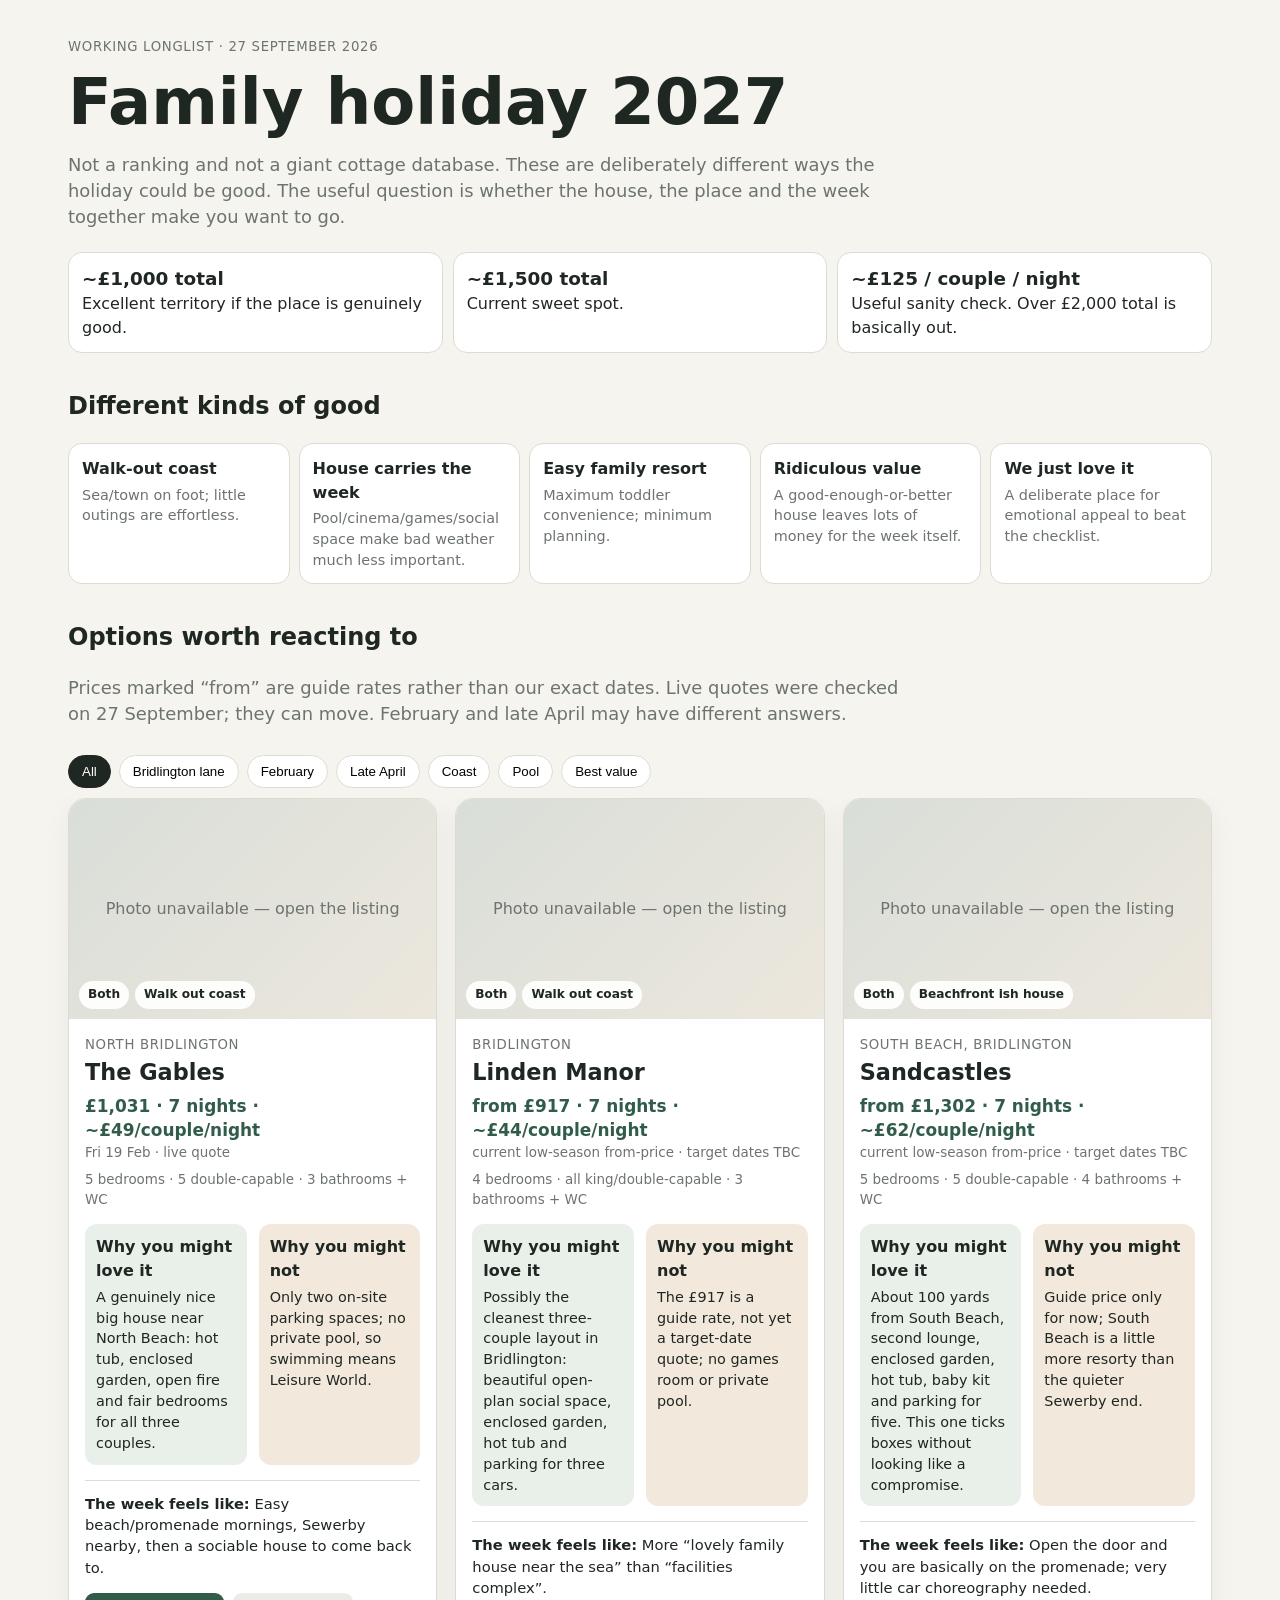
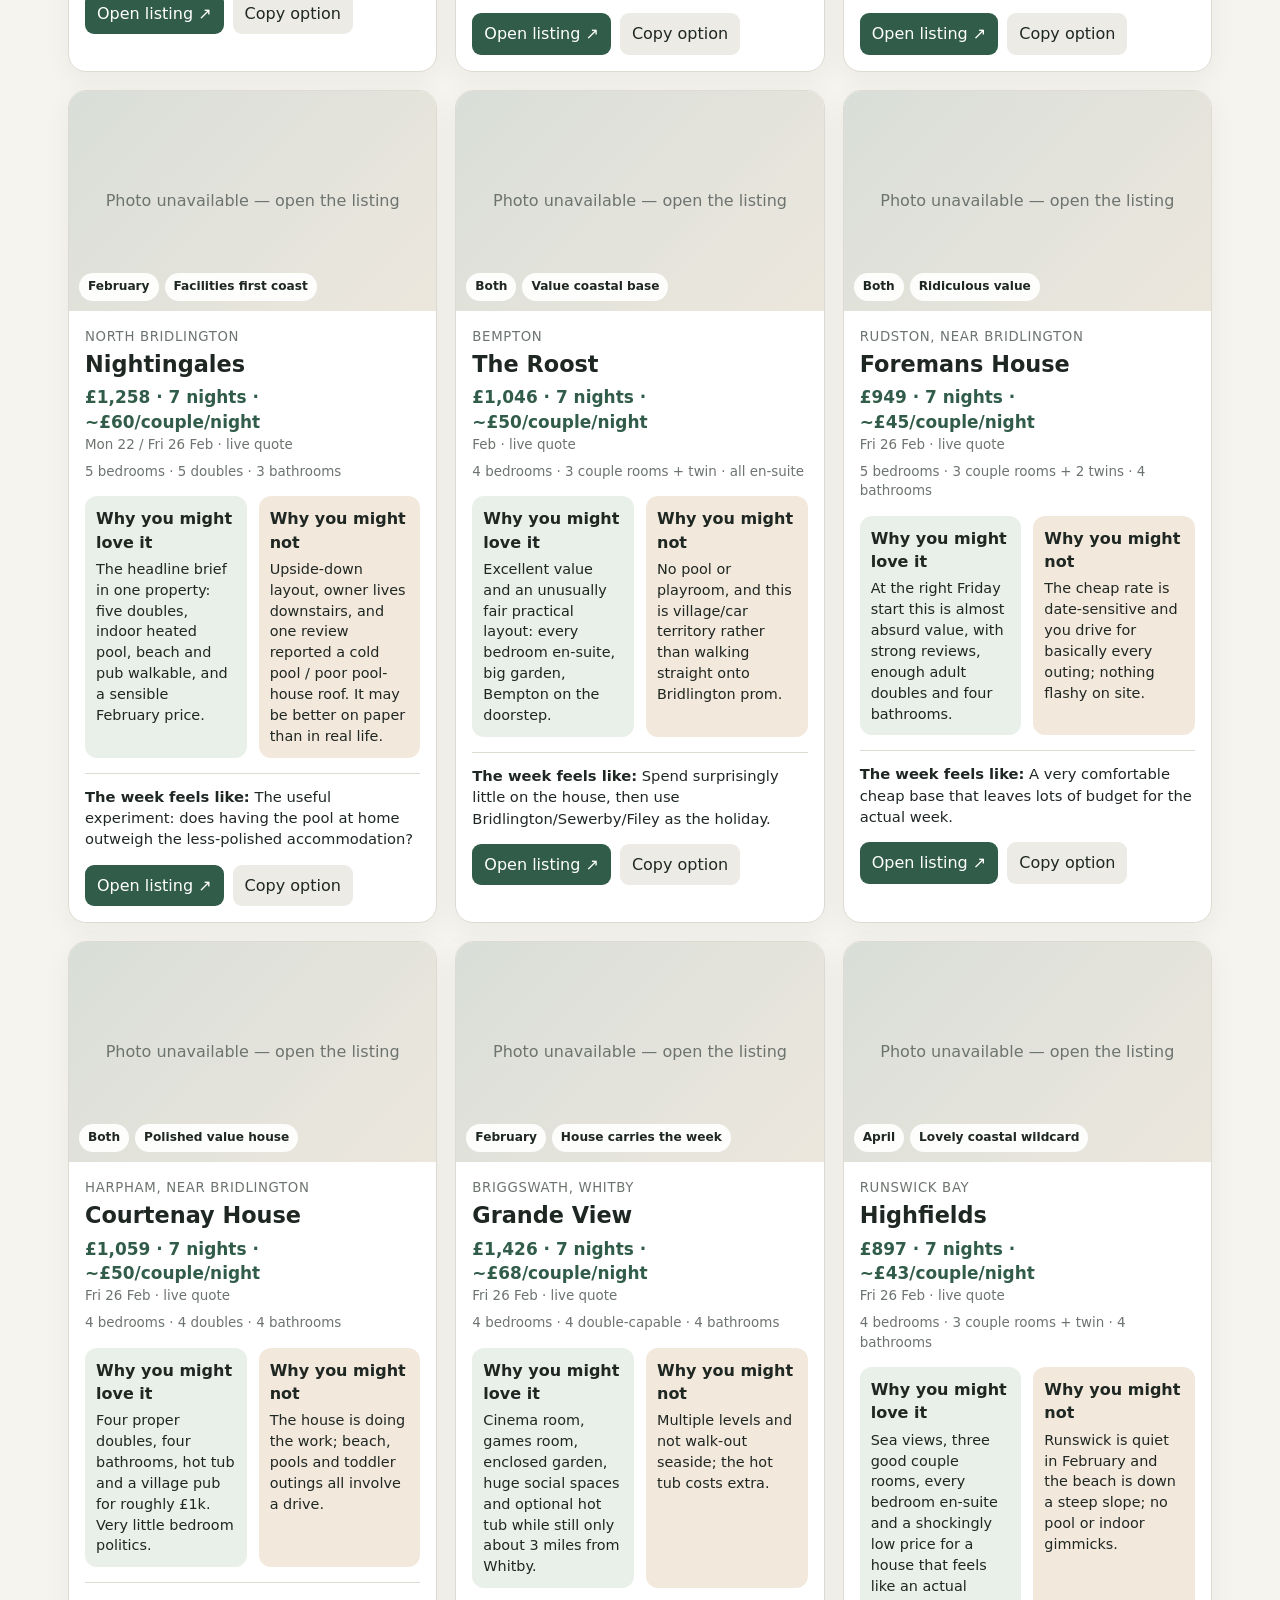
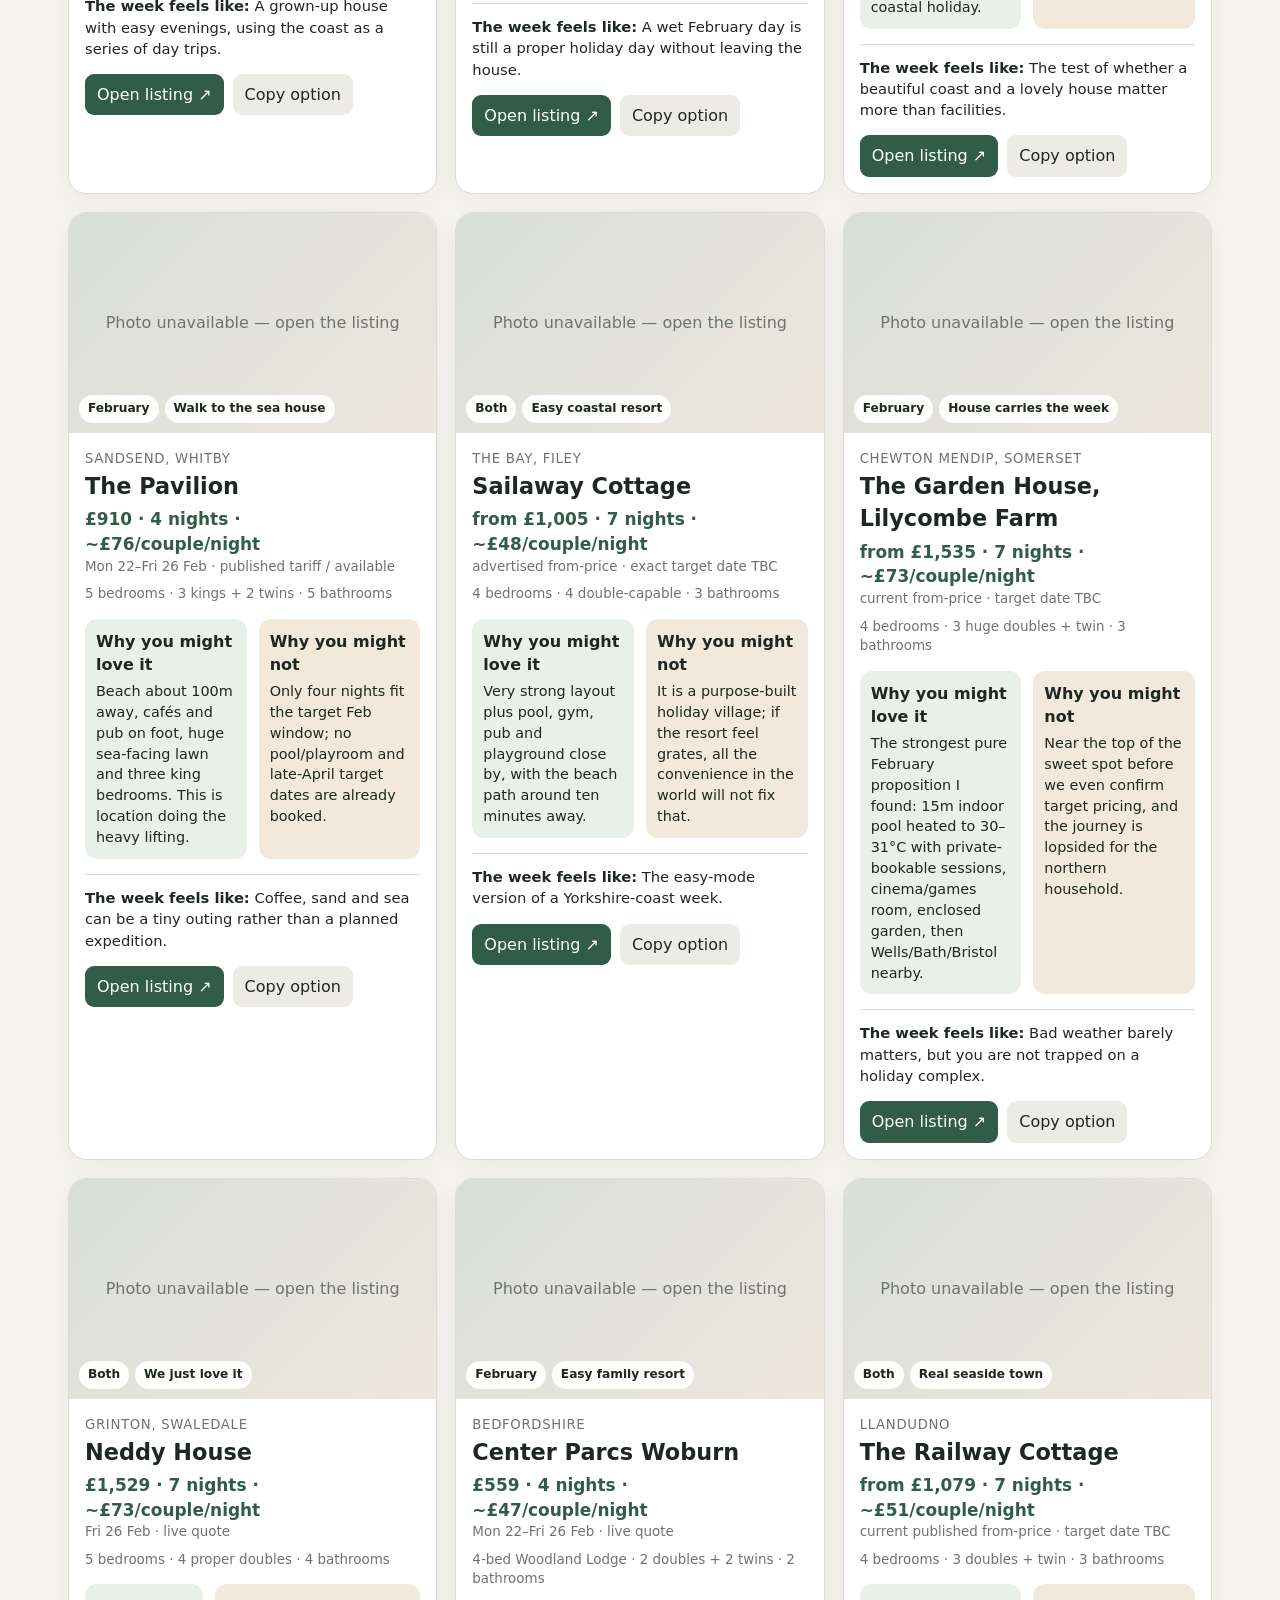
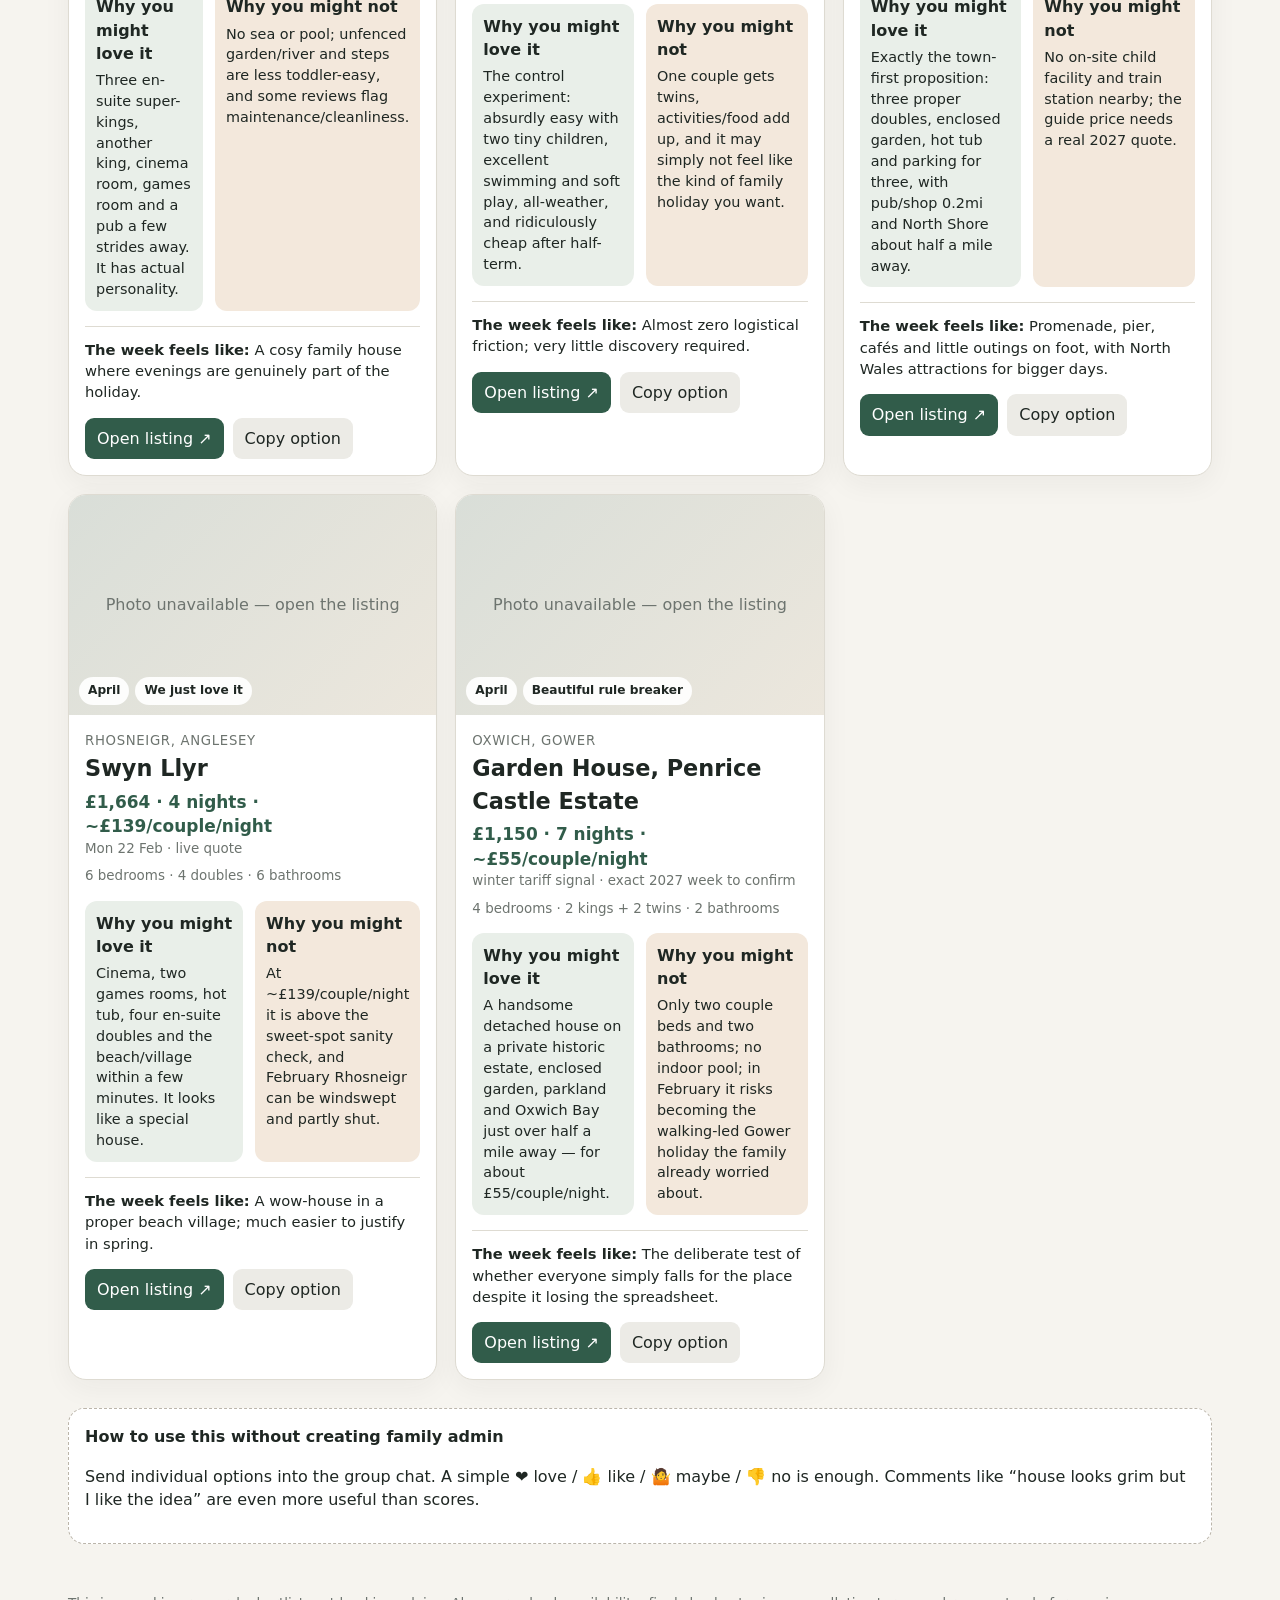
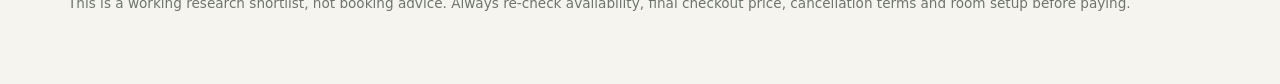
==== commit aa40cdb8: "Update shortlist 2026-09-27" ====
--- a/index.html
+++ b/index.html
@@ -1,267 +1,7 @@
-<!doctype html>
-<html lang="en"><head><meta charset="utf-8"><meta name="viewport" content="width=device-width,initial-scale=1">
-<meta name="robots" content="noindex,nofollow">
-<title>Holiday 2027 Shortlist</title>
-<link rel="stylesheet" href="https://cdnjs.cloudflare.com/ajax/libs/leaflet/1.9.4/leaflet.min.css">
-<style>
-:root{--bg:#faf8f5;--fg:#1f2328;--muted:#6b7280;--card:#fff;--line:#e7e2da;--pos:#15803d;--neg:#b45309;--accent:#c2410c;--link:#2563eb}
-@media (prefers-color-scheme:dark){:root:not([data-theme="light"]){--bg:#16181c;--fg:#e8e6e3;--muted:#9aa0a6;--card:#1f2227;--line:#30343a;--pos:#4ade80;--neg:#fbbf24;--accent:#fb923c;--link:#60a5fa}}
-:root[data-theme="dark"]{--bg:#16181c;--fg:#e8e6e3;--muted:#9aa0a6;--card:#1f2227;--line:#30343a;--pos:#4ade80;--neg:#fbbf24;--accent:#fb923c;--link:#60a5fa}
-*{box-sizing:border-box}body{margin:0;background:var(--bg);color:var(--fg);font:16px/1.5 system-ui,-apple-system,Segoe UI,sans-serif}
-main{max-width:1100px;margin:0 auto;padding:16px}h1{margin:.3em 0 .1em;font-size:1.7em}h2{margin:1.8em 0 .6em;font-size:1.25em}
-a{color:var(--link)}.muted{color:var(--muted)}.small{font-size:.9em;margin:.2em 0}
-#map{height:340px;border-radius:12px;border:1px solid var(--line);margin-top:12px}
-.grid{display:grid;grid-template-columns:repeat(auto-fill,minmax(300px,1fr));gap:16px}
-.card{background:var(--card);border:1px solid var(--line);border-radius:14px;overflow:hidden;display:flex;flex-direction:column}
-.photo{width:100%;height:210px;object-fit:cover;display:block;background:var(--line)}
-.body{padding:12px 14px 14px;display:flex;flex-direction:column;flex:1}h3{margin:0;font-size:1.1em}.body p{margin:.15em 0}
-.price{margin:.5em 0 .2em!important}
-.pc{list-style:none;padding:0;margin:.5em 0;font-size:.93em}.pc li{padding-left:1.2em;position:relative;margin:.2em 0}
-.pc li::before{position:absolute;left:0;font-weight:700}.pos::before{content:"+";color:var(--pos)}.neg::before{content:"–";color:var(--neg)}
-.btn{margin-top:auto;align-self:flex-start;background:var(--accent);color:#fff;text-decoration:none;padding:7px 14px;border-radius:8px;font-weight:600;font-size:.92em}
-details{background:var(--card);border:1px solid var(--line);border-radius:12px;padding:10px 14px;margin:8px 0}
-summary{cursor:pointer}.rows{list-style:none;padding:0;margin:.6em 0 0}
-.row{display:flex;gap:12px;align-items:flex-start;padding:8px 0;border-top:1px solid var(--line)}
-.thumb{width:84px;height:62px;object-fit:cover;border-radius:8px;flex:none;background:var(--line)}
-.plain{padding-left:1.1em}.plain li{margin:.4em 0}
-.nophoto{background:var(--line)}
-footer{margin:2.5em 0 1em;font-size:.88em;color:var(--muted)}
-</style></head><body><main>
-<h1>Family holiday 2027</h1>
-<p class="muted">Our shortlist so far. Looking at a week, or Mon–Fri, around late February 2027 or late April. Dates can move for the right place.
-Prices change, so each shows when it was last checked (latest: 27 September 2026).</p>
-<div id="map"></div>
-
-<h2>Our picks</h2>
-<div class="grid">
-<article class="card" id="beech-farm-shepherds-lodge">
-  <img class="photo" src="https://static.wixstatic.com/media/822616_5411ac763f60476986410af1e0faefae~mv2_d_4897_3265_s_4_2.jpg" alt="" loading="lazy" referrerpolicy="no-referrer">
-  <div class="body">
-    <h3>Shepherd&#x27;s Lodge, Beech Farm Cottages</h3>
-    <p class="muted">Wrelton · Vale of Pickering</p>
-    <p class="price"><b>£1,470</b> <span class="muted">· Mon 22 Feb, 4 nights · checked 27 Sep</span></p>
-    <p class="small">5 bedrooms · 3 doubles · sleeps 10</p>
-    <ul class="pc"><li class="pos">The Buck Inn 50 m away, described by the owners as child-friendly</li><li class="pos">toys in the snug (reviews)</li><li class="neg">only 3 doubles, so one couple takes a twin</li></ul>
-    <p class="small muted">Drive: Nottingham 2h17 · Durham 1h23 · Cirencester 4h19</p>
-    <a class="btn" href="https://www.beechfarm.com/availability" target="_blank" rel="noopener">See listing</a>
-  </div>
-</article>
-<article class="card" id="home-farm-weybourne">
-  <img class="photo" src="https://weybourne-holiday-cottages.co.uk/i/cottages/barnetts-exterior-view-240513-0005.webp" alt="" loading="lazy" referrerpolicy="no-referrer">
-  <div class="body">
-    <h3>Home Farm Holiday Cottages – Barnett&#x27;s + Narroogal</h3>
-    <p class="muted">Home Farm · North Norfolk</p>
-    <p class="price"><b>£1,800</b> <span class="muted">· Mon 22 Feb, 4 nights · checked 27 Sep</span></p>
-    <p class="small">6 bedrooms · 3 doubles · sleeps 14</p>
-    <ul class="pc"><li class="pos">Both Barnett&#x27;s and Narroogal are bookable as Mon 22 Feb arrivals (4n and 7n) despite differing weekly…</li><li class="pos">No under-12-month pool ban found in the pool rules: infants need aqua/neoprene swim nappies, under-12s…</li><li class="neg">Two separate houses: evenings split, two kitchens</li></ul>
-    <p class="small muted">Drive: Nottingham 2h38 · Durham 4h38 · Cirencester 4h04</p>
-    <a class="btn" href="https://weybourne-holiday-cottages.co.uk/cottages/barnetts-cottage.php" target="_blank" rel="noopener">See listing</a>
-  </div>
-</article>
-<article class="card" id="neddy-house">
-  <img class="photo" src="https://images-cdn.sykesassets.co.uk/images/property_images/600x450/1144732/sc_1697806913_1144732_1.jpeg?access=3914T3864T840" alt="" loading="lazy" referrerpolicy="no-referrer">
-  <div class="body">
-    <h3>Neddy House</h3>
-    <p class="muted">Grinton · Swaledale</p>
-    <p class="price"><b>£1,175</b> <span class="muted">· Mon 22 Feb, 4 nights · checked 27 Sep</span></p>
-    <p class="small">5 bedrooms · 4 doubles · sleeps 10</p>
-    <ul class="pc"><li class="pos">4 double rooms, 3 of them en-suite super-kings</li><li class="pos">Bridge Inn 0.1 mi</li><li class="neg">no pool or playroom and inland (not near the sea)</li></ul>
-    <p class="small muted">Drive: Nottingham 2h29 · Durham 0h55 · Cirencester 4h30</p>
-    <a class="btn" href="https://www.sykescottages.co.uk/cottage/North-York-Moors-Coast-Grinton/Neddy-House-1144732.html" target="_blank" rel="noopener">See listing</a>
-  </div>
-</article>
-<article class="card" id="brid-nightingales">
-  <img class="photo" src="https://images-cdn.sykesassets.co.uk/images/property_images/1500x1125/1104755/sc_1658237206_1104755_2.jpeg" alt="" loading="lazy" referrerpolicy="no-referrer">
-  <div class="body">
-    <h3>Nightingales</h3>
-    <p class="muted">north Bridlington · Bridlington / Flamborough</p>
-    <p class="price"><b>£1,153</b> <span class="muted">· Mon 1 Mar, 7 nights · checked 27 Sep</span></p>
-    <p class="small">5 bedrooms · 5 doubles · sleeps 10</p>
-    <ul class="pc"><li class="pos">5 double bedrooms, so every couple gets a double and there is a spare</li><li class="pos">Beach 0.7 mi, pub 0.3 mi, shop 0.4 mi</li><li class="neg">Stairs to 1st/2nd-floor living</li></ul>
-    <p class="small muted">Drive: Nottingham 2h30 · Durham 2h15 · Cirencester 4h15</p>
-    <a class="btn" href="https://www.sykescottages.co.uk/cottage/North-York-Moors-Coast-Sewerby-Cott/Nightingales-1104755.html" target="_blank" rel="noopener">See listing</a>
-  </div>
-</article>
-<article class="card" id="tara-spa">
-  <img class="photo" src="https://images-cdn.sykesassets.co.uk/images/property_images/600x450/952008/sc_15820277029307_952008_60.jpg?access=3914T3864T840" alt="" loading="lazy" referrerpolicy="no-referrer">
-  <div class="body">
-    <h3>Tara Spa</h3>
-    <p class="muted">Near Trelawnyd · North Wales coast</p>
-    <p class="price"><b>£2,195</b> <span class="muted">· Fri 26 Feb, 7 nights · checked 27 Sep</span></p>
-    <p class="small">5 bedrooms · 5 doubles · sleeps 10</p>
-    <ul class="pc"><li class="pos">Rated 5.0 from 52 Sykes reviews</li><li class="pos">The owner-direct price (Bookalet) is about 8–10% below Sykes for the same dates</li><li class="neg">BOOKED on Mon 22 Feb 2027 (Sykes shows 15–25 Feb taken, and direct Bookalet agrees)</li></ul>
-    <p class="small muted">Drive: Nottingham 2h30 · Durham 3h31 · Cirencester 3h15</p>
-    <a class="btn" href="https://www.taraspanorthwales.co.uk/" target="_blank" rel="noopener">See listing</a>
-  </div>
-</article>
-<article class="card" id="center-parcs-woburn">
-  <img class="photo" src="https://centerparcs.scene7.com/is/image/centerparcs/woodland_lodge_wo_940x520" alt="" loading="lazy" referrerpolicy="no-referrer">
-  <div class="body">
-    <h3>Center Parcs Woburn Forest – 4-bed Woodland Lodge</h3>
-    <p class="muted">Woburn Forest · Center Parcs</p>
-    <p class="price"><b>£559</b> <span class="muted">· Mon 22 Feb, 4 nights · checked 27 Sep</span></p>
-    <p class="small">4 bedrooms · 2 doubles · sleeps 8</p>
-    <ul class="pc"><li class="pos">Everything toddler-related is indoors and walkable</li><li class="neg">Only 2 doubles</li></ul>
-    <p class="small muted">Drive: Nottingham 1h40 · Durham 4h08 · Cirencester 1h48</p>
-    <a class="btn" href="https://www.centerparcs.co.uk/discover-center-parcs/holiday-locations/woburn-forest.html" target="_blank" rel="noopener">See listing</a>
-  </div>
-</article>
-<article class="card" id="center-parcs-sherwood">
-  <img class="photo" src="https://centerparcs.scene7.com/is/image/centerparcs/4-Bed-Woodland-Lodge-Exterior-July-2017-EF-03-2" alt="" loading="lazy" referrerpolicy="no-referrer">
-  <div class="body">
-    <h3>Center Parcs Sherwood Forest – 4-bed Woodland Lodge</h3>
-    <p class="muted">Sherwood Forest · Center Parcs</p>
-    <p class="price"><b>£749</b> <span class="muted">· Mon 22 Feb, 4 nights · checked 27 Sep</span></p>
-    <p class="small">4 bedrooms · 2 doubles · sleeps 8</p>
-    <ul class="pc"><li class="pos">Extra toilet on top of 2 bathrooms</li><li class="pos">Shortest total drive of all Center Parcs villages per research</li><li class="neg">Only 2 doubles</li></ul>
-    <p class="small muted">Drive: Nottingham 0h42 · Durham 2h29 · Cirencester 2h46</p>
-    <a class="btn" href="https://www.centerparcs.co.uk/discover-center-parcs/holiday-locations/sherwood-forest.html" target="_blank" rel="noopener">See listing</a>
-  </div>
-</article></div>
-
-<h2>Worth a look</h2>
-<p class="small muted">More houses by area, cheapest first. Tap an area to open it.</p>
-<details><summary><b>Filey / Scarborough / Cayton</b> <span class="muted">(2)</span></summary><ul class="rows">
-<li class="row" id="the-bay-filey-bayside"><img class="thumb" src="https://www.fileybaydirect.com/wp-content/uploads/2026/04/191914282-scaled.jpg" alt="" loading="lazy" referrerpolicy="no-referrer">
-  <div><div><a href="https://www.fileybaydirect.com/accommodation/bayside" target="_blank" rel="noopener">Bayside, The Bay Filey</a> <span class="muted">· The Bay resort</span></div>
-  <div class="small"><b>£927</b> <span class="muted">· Mon 22 Feb, 4 nights · checked 27 Sep</span> · 4 bedrooms · 2 doubles · sleeps 10</div>
-  <div class="small muted">Cheapest seaside resort-style option: resort indoor pool, pub and playground 2 minutes away, beach 10 minutes&#x27; walk</div></div></li>
-<li class="row" id="killerby-old-hall-yard-end"><img class="thumb" src="https://killerbyoldhall.co.uk/wp-content/uploads/2023/12/BBD20C22-8703-403D-A279-43A74E17B732-1920w.webp" alt="" loading="lazy" referrerpolicy="no-referrer">
-  <div><div><a href="https://www.cottages.com" target="_blank" rel="noopener">Yard End, Killerby Old Hall</a> <span class="muted">· Killerby</span></div>
-  <div class="small"><b>£2,292</b> <span class="muted">· Mon 22 Feb, 7 nights · checked 27 Sep</span> · 6 bedrooms · 4 doubles · sleeps 12</div>
-  <div class="small muted">Sleeps 12 with 6 bedrooms, private hot tub and a shared indoor pool and bistro, between Scarborough and Filey</div></div></li></ul></details><details><summary><b>Bridlington / Flamborough</b> <span class="muted">(15)</span></summary><ul class="rows">
-<li class="row" id="brid-the-emberton"><img class="thumb" src="https://images-cdn.sykesassets.co.uk/images/property_images/600x450/1098042/sc_1655392336_1098042_28.jpeg" alt="" loading="lazy" referrerpolicy="no-referrer">
-  <div><div><a href="https://www.sykescottages.co.uk/cottage/North-York-Moors-Coast-Bridlington/The-Emberton-1098042.html" target="_blank" rel="noopener">The Emberton</a> <span class="muted">· North Bridlington</span></div>
-  <div class="small"><b>£736</b> <span class="muted">· Mon 22 Feb, 4 nights · checked 27 Sep</span> · 5 bedrooms · 4 doubles · sleeps 9</div>
-  <div class="small muted">4 doubles (2 en-suite) with sea views in north Brid</div></div></li>
-<li class="row" id="brid-the-gables"><img class="thumb" src="https://images.snaptrip.com/optim/image/file/94606497/hero_f47ed842-0b00-4407-aed7-ba90732af616.jpg" alt="" loading="lazy" referrerpolicy="no-referrer">
-  <div><div><a href="https://www.cottages.com/cottages/the-gables-uk36636" target="_blank" rel="noopener">The Gables</a> <span class="muted">· North Bridlington</span></div>
-  <div class="small"><b>£817</b> <span class="muted">· Mon 22 Feb, 4 nights · checked 27 Sep</span> · 5 bedrooms · 5 doubles</div>
-  <div class="small muted">Best town layout: 5 doubles incl</div></div></li>
-<li class="row" id="brid-beach-house-hilderthorpe"><img class="thumb" src="https://images-cdn.sykesassets.co.uk/images/property_images/600x450/1018990/sc_158159084534_1018990_32.jpg" alt="" loading="lazy" referrerpolicy="no-referrer">
-  <div><div><a href="https://www.sykescottages.co.uk/cottage/North-York-Moors-Coast-Hilderthorpe/Beach-House-1018990.html" target="_blank" rel="noopener">Beach House</a> <span class="muted">· Hilderthorpe</span></div>
-  <div class="small"><b>£923</b> <span class="muted">· Mon 22 Feb, 4 nights · checked 27 Sep</span> · 4 bedrooms · 2 doubles</div>
-  <div class="small muted">Rated 5.0 from 85 reviews, 3 bathrooms, but only 2 doubles (2 kings + 2 twins)</div></div></li>
-<li class="row" id="brid-foremans-house"><img class="thumb" src="https://images-cdn.sykesassets.co.uk/images/property_images/600x450/947040/sc_1747317544_947040_67.jpg" alt="" loading="lazy" referrerpolicy="no-referrer">
-  <div><div><a href="https://www.sykescottages.co.uk/cottage/North-York-Moors-Coast-Rudston/Foremans-House-947040.html" target="_blank" rel="noopener">Foremans House</a> <span class="muted">· Rudston</span></div>
-  <div class="small"><b>£949</b> <span class="muted">· Fri 26 Feb, 7 nights · checked 27 Sep</span> · 5 bedrooms · 3 doubles · sleeps 10</div>
-  <div class="small muted">3 doubles + 2 twins, 4 bathrooms, rated 5.0 (26)</div></div></li>
-<li class="row" id="brid-the-roost-bempton"><img class="thumb" src="https://images.snaptrip.com/optim/image/file/85899070/hero_adffba07-6266-487b-a1cd-e67c8fff8a6a.jpg" alt="" loading="lazy" referrerpolicy="no-referrer">
-  <div><div><a href="https://big-cottages.com/properties/united-kingdom/england/yorkshire-and-the-humber/east-yorkshire/bridlington/the-roost-28ab997e-2930-466a-8a29-b5b168bd3b8d" target="_blank" rel="noopener">The Roost</a> <span class="muted">· Bempton</span></div>
-  <div class="small"><b>£1,046</b> <span class="muted">· Mon 22 Feb, 7 nights · checked 27 Sep</span> · 4 bedrooms · 3 doubles · sleeps 8</div>
-  <div class="small muted">Cheapest 3-double house found: every bedroom en-suite, big garden and meadow, walk to RSPB Bempton Cliffs</div></div></li>
-<li class="row" id="brid-courtenay-house"><img class="thumb" src="https://images-cdn.sykesassets.co.uk/images/property_images/600x450/1166131/sc_1790241958_1166131_58.jpg?access=3914T3864T840" alt="" loading="lazy" referrerpolicy="no-referrer">
-  <div><div><a href="https://www.sykescottages.co.uk/cottage/East-Riding-of-Yorkshire-Harpham/Courtenay-House-1166131.html" target="_blank" rel="noopener">Courtenay House</a> <span class="muted">· Harpham</span></div>
-  <div class="small"><b>£1,059</b> <span class="muted">· Fri 26 Feb, 7 nights · checked 27 Sep</span> · 4 bedrooms · 4 doubles · sleeps 8</div>
-  <div class="small muted">4 doubles and 4 bathrooms for about £1,050-1,350/wk, the cheapest proper-doubles house found</div></div></li>
-<li class="row" id="brid-mill-race-driffield"><img class="thumb" src="https://images-cdn.sykesassets.co.uk/images/property_images/600x450/1199744/sc_1773134357_1199744_1.jpg" alt="" loading="lazy" referrerpolicy="no-referrer">
-  <div><div><a href="https://www.sykescottages.co.uk/cottage/East-Riding-of-Yorkshire-Driffield/Mill-Race-Cottage-1199744.html" target="_blank" rel="noopener">Mill Race Cottage</a> <span class="muted">· Driffield area</span></div>
-  <div class="small"><b>£1,258</b> <span class="muted">· Mon 1 Mar, 7 nights · checked 27 Sep</span> · 4 bedrooms · 4 doubles · sleeps 8</div>
-  <div class="small muted">4 doubles, all en-suite, but 25 min from the sea and not priced</div></div></li>
-<li class="row" id="brid-tennyson-grange"><img class="thumb" src="https://images-cdn.sykesassets.co.uk/images/property_images/600x450/1161810/sc_1746018355_1161810_86.jpg" alt="" loading="lazy" referrerpolicy="no-referrer">
-  <div><div><a href="https://www.sykescottages.co.uk/cottage/North-York-Moors-Coast-Bridlington/Tennyson-Grange-1161810.html" target="_blank" rel="noopener">Tennyson Grange</a> <span class="muted">· Bridlington</span></div>
-  <div class="small"><b>£1,290</b> <span class="muted">· Mon 22 Feb, 4 nights · checked 27 Sep</span> · 7 bedrooms · 4 doubles · sleeps 16</div>
-  <div class="small muted">Oversized (sleeps 16) but 4 super-kings, a small games room and &#x27;from £1,233&#x27;</div></div></li>
-<li class="row" id="brid-harpham-manor"><img class="thumb" src="https://images-cdn.sykesassets.co.uk/images/property_images/600x450/1166133/sc_1743600513_1166133_79.jpeg" alt="" loading="lazy" referrerpolicy="no-referrer">
-  <div><div><a href="https://www.sykescottages.co.uk/cottage/North-York-Moors-Coast-Harpham/Harpham-Manor-House-1166133.html" target="_blank" rel="noopener">Harpham Manor House</a> <span class="muted">· Harpham</span></div>
-  <div class="small"><b>£1,345</b> <span class="muted">· Mon 22 Feb, 4 nights · checked 27 Sep</span> · 6 bedrooms · 5 doubles · sleeps 12</div>
-  <div class="small muted">Grade II manor with games room and big rooms</div></div></li>
-<li class="row" id="brid-grange-farm-bay-view-house"><img class="thumb" src="https://www.grangefarmcottages.net/wp-content/uploads/2023/12/VAN_8539.jpg" alt="" loading="lazy" referrerpolicy="no-referrer">
-  <div><div><a href="https://big-cottages.com/properties/united-kingdom/england/yorkshire-and-the-humber/east-yorkshire/bridlington/bay-view-house-3wzv98" target="_blank" rel="noopener">Grange Farm Cottages: Bay View House</a> <span class="muted">· Sewerby</span></div>
-  <div class="small"><b>£1,415</b> <span class="muted">· Mon 22 Feb, 4 nights · checked 27 Sep</span> · 4 bedrooms · 3 doubles · sleeps 8</div>
-  <div class="small muted">Walkable to Sewerby Hall, the clifftop and a pub</div></div></li>
-<li class="row" id="brid-old-school-house-langtoft"><img class="thumb" src="https://images-cdn.sykesassets.co.uk/images/property_images/600x450/1209343/sc_1787228395_1209343_53.jpg" alt="" loading="lazy" referrerpolicy="no-referrer">
-  <div><div><a href="https://www.sykescottages.co.uk/cottage/East-Riding-of-Yorkshire-Driffield/The-Old-School-House-1209343.html" target="_blank" rel="noopener">The Old School House</a> <span class="muted">· Langtoft</span></div>
-  <div class="small"><b>£1,433</b> <span class="muted">· Mon 1 Mar, 7 nights · checked 27 Sep</span> · 5 bedrooms · 5 doubles</div>
-  <div class="small muted">4+ doubles, 4 baths, gym and pool table, but individual spiral stairs to upper rooms and a 25-minute drive to the sea</div></div></li>
-<li class="row" id="brid-cardigan-house"><img class="thumb" src="https://images.snaptrip.com/optim/image/file/95501450/hero_25bd0a86-8335-4b2f-ba96-1aefcf87259f.jpg" alt="" loading="lazy" referrerpolicy="no-referrer">
-  <div><div><a href="https://big-cottages.com/properties/united-kingdom/england/yorkshire-and-the-humber/east-yorkshire/bridlington/cardigan-house" target="_blank" rel="noopener">Cardigan House</a> <span class="muted">· South side</span></div>
-  <div class="small"><b>£1,537</b> <span class="muted">· Fri 26 Feb, 7 nights · checked 27 Sep</span> · 5 bedrooms · 5 doubles · sleeps 10</div>
-  <div class="small muted">Cheap 5-bed sleeps-10 town house</div></div></li>
-<li class="row" id="brid-bay-view-reighton"><img class="thumb" src="https://images-cdn.sykesassets.co.uk/images/property_images/600x450/1203200/sc_1784641024_1203200_1.jpg" alt="" loading="lazy" referrerpolicy="no-referrer">
-  <div><div><a href="https://www.sykescottages.co.uk/cottage/North-Yorkshire-Filey/Bay-View-1203200.html" target="_blank" rel="noopener">Bay View</a> <span class="muted">· Clifftop between Reighton and Speeton</span></div>
-  <div class="small"><b>£1,555</b> <span class="muted">· Mon 1 Mar, 7 nights · checked 27 Sep</span> · 5 bedrooms · 3 doubles</div>
-  <div class="small muted">Very child-ready (stairgates, cots) with sea views and hot tub</div></div></li>
-<li class="row" id="brid-lindengarth"><img class="thumb" src="https://images.snaptrip.com/optim/image/file/81081579/hero_616048071.jpg" alt="" loading="lazy" referrerpolicy="no-referrer">
-  <div><div><a href="https://big-cottages.com/properties/united-kingdom/england/yorkshire-and-the-humber/east-yorkshire/bridlington/sewerby/lindengarth-4e6f2818-57e8-4ca2-9ec7-af81fd3b904e" target="_blank" rel="noopener">Lindengarth</a> <span class="muted">· North Bridlington</span></div>
-  <div class="small"><b>£1,874</b> <span class="muted">· Mon 22 Feb, 7 nights · checked 27 Sep</span> · 5 bedrooms · sleeps 10</div>
-  <div class="small muted">5-bed sleeps-10 house in the best micro-area</div></div></li>
-<li class="row" id="rustic-barn-thwing"><img class="thumb" src="https://www.parentfriendlystays.co.uk/wp-content/uploads/2024/03/bridlington-cottages.jpg" alt="" loading="lazy" referrerpolicy="no-referrer">
-  <div><div><a href="https://www.holidaycottages.co.uk/cottage/oc-29013-the-rustic-barn" target="_blank" rel="noopener">The Rustic Barn, Thwing</a> <span class="muted">· Thwing</span></div>
-  <div class="small"><span class="muted">Price not available yet</span> · 4 bedrooms · 2 doubles · sleeps 8</div>
-  <div class="small muted">Best facilities lead near Bridlington: shared heated indoor pool, gym, games room and tennis court</div></div></li></ul></details><details><summary><b>Northumberland coast</b> <span class="muted">(3)</span></summary><ul class="rows">
-<li class="row" id="warenford-mill-house"><img class="thumb" src="https://img.chooseacottage.co.uk/property/106/640/10692955.jpg" alt="" loading="lazy" referrerpolicy="no-referrer">
-  <div><div><a href="https://www.cottages.com/cottages/warenford-cottages-the-mill-house-mlx" target="_blank" rel="noopener">Warenford Cottages – The Mill House</a> <span class="muted">· Warenford</span></div>
-  <div class="small"><b>£731</b> <span class="muted">· Mon 22 Feb, 4 nights · checked 27 Sep</span> · 4 bedrooms · 2 doubles · sleeps 8</div>
-  <div class="small muted">Cheapest 4-bed with a shared indoor pool on the Northumberland coast</div></div></li>
-<li class="row" id="north-farm-granary-stone-house"><img class="thumb" src="https://images-cdn.sykesassets.co.uk/images/property_images/600x450/924725/sc_1758108529_924725_106.jpg?access=3914T3864T840" alt="" loading="lazy" referrerpolicy="no-referrer">
-  <div><div><a href="https://www.sykescottages.co.uk/cottage/Northumbria-Northumberland-Embleton/Granary-Stone-House-924725.html" target="_blank" rel="noopener">North Farm Cottages – Granary Stone House</a> <span class="muted">· North Farm</span></div>
-  <div class="small"><b>£1,892</b> <span class="muted">· Fri 26 Feb, 7 nights · checked 27 Sep</span> · 6 bedrooms · 3 doubles · sleeps 12</div>
-  <div class="small muted">Big house with a shared indoor pool and beach 1 mile, but it has only 3 doubles (not 4 as research had) and is pricey for a 4-night stay</div></div></li>
-<li class="row" id="village-farm-the-farmhouse"><img class="thumb" src="https://www.villagefarmcottages.co.uk/image/original/1687169355_aa713881a9b09b74ca03.jpg" alt="" loading="lazy" referrerpolicy="no-referrer">
-  <div><div><a href="https://www.villagefarmcottages.co.uk/property/the-farmhouse" target="_blank" rel="noopener">Village Farm – The Farmhouse</a> <span class="muted">· Shilbottle</span></div>
-  <div class="small"><span class="muted">Price not available yet</span> · 4 bedrooms · 2 doubles · sleeps 10</div>
-  <div class="small muted">Winter-practical: 4 en-suite bedrooms, a heated pool bookable by the hour per cottage, and a games room and play area on site</div></div></li></ul></details><details><summary><b>Whitby / Sandsend</b> <span class="muted">(1)</span></summary><ul class="rows">
-<li class="row" id="the-pavilion-sandsend"><img class="thumb" src="https://images.promotemyplace.com/Uploads/Property/912/PavilionFrontViewClose.jpg?width=1200&amp;height=750&amp;grow=1&amp;scale=both&amp;mode=max&amp;quality=85&amp;v=20240501112809" alt="" loading="lazy" referrerpolicy="no-referrer">
-  <div><div><a href="https://www.sandsendpavilion.co.uk/rates" target="_blank" rel="noopener">The Pavilion, Sandsend</a> <span class="muted">· Sandsend</span></div>
-  <div class="small"><b>£910</b> <span class="muted">· Mon 22 Feb, 4 nights · checked 27 Sep</span> · 5 bedrooms · 3 doubles · sleeps 10</div>
-  <div class="small muted">Best location house on the Whitby side: beach 100 m, pub and cafés walkable, every bedroom with a sea view</div></div></li></ul></details><details><summary><b>Peak District (Bakewell / Carsington)</b> <span class="muted">(2)</span></summary><ul class="rows">
-<li class="row" id="moor-grange-manor-house"><img class="thumb" src="https://www.moorgrangefarm.co.uk/photos/ss/ss2.jpg" alt="" loading="lazy" referrerpolicy="no-referrer">
-  <div><div><a href="https://www.moorgrangefarm.co.uk/buxton-cottages/group-accommodation-sleeps-28-buxton.html" target="_blank" rel="noopener">Moor Grange Farm – The Manor House</a> <span class="muted">· Taddington Barns</span></div>
-  <div class="small"><b>£1,650</b> <span class="muted">· 7 nights (date unknown) · checked 27 Sep</span> · 6 bedrooms · 2 doubles · sleeps 14</div>
-  <div class="small muted">One big 6-bed, 4-bath house with a pool shared by only three small cottages, at a potentially low price</div></div></li>
-<li class="row" id="haddon-grove-farmhouse"><img class="thumb" src="https://www.parentfriendlystays.co.uk/wp-content/uploads/2020/12/haddon-grove-collage.jpg" alt="" loading="lazy" referrerpolicy="no-referrer">
-  <div><div><a href="https://www.groupaccommodation.com/properties/haddon-grove-farm-cottages-bakewell-derbyshire-peak-district" target="_blank" rel="noopener">Haddon Grove Farm Cottages – The Farmhouse</a> <span class="muted">· Haddon Grove</span></div>
-  <div class="small"><b>£2,092</b> <span class="muted">· 7 nights, low season (2027 dates not given) · checked 27 Sep</span> · 5 bedrooms · 3 doubles · sleeps 12</div>
-  <div class="small muted">One house with 3 doubles, 3 bathrooms and a site pool, 10 min from Bakewell</div></div></li></ul></details><details><summary><b>Holmfirth (South Pennines)</b> <span class="muted">(1)</span></summary><ul class="rows">
-<li class="row" id="stagwood-house"><img class="thumb" src="https://images-cdn.sykesassets.co.uk/images/property_images/600x450/1139159/sc_1777968724_1139159_3.jpg?access=3914T3864T840" alt="" loading="lazy" referrerpolicy="no-referrer">
-  <div><div><a href="https://www.sykescottages.co.uk/cottage/Peak-District-Peak-District-Derbyshire-Dales-New-Mill/Stagwood-Hill-Farm-1139159.html" target="_blank" rel="noopener">Stagwood House</a> <span class="muted">· New Mill</span></div>
-  <div class="small"><b>£1,160</b> <span class="muted">· Fri 26 Feb, 7 nights · checked 27 Sep</span> · 5 bedrooms · 2 doubles · sleeps 11</div>
-  <div class="small muted">Cheapest sleeps-11 house on the list, with a games room and big garden</div></div></li></ul></details><details><summary><b>Anglesey</b> <span class="muted">(2)</span></summary><ul class="rows">
-<li class="row" id="swyn-llyr"><img class="thumb" src="https://images-cdn.sykesassets.co.uk/images/property_images/600x450/1155679/sc_1734957551_1155679_1.jpeg?access=3914T3864T840" alt="" loading="lazy" referrerpolicy="no-referrer">
-  <div><div><a href="https://www.sykescottages.co.uk/cottage/North-Wales-Snowdonia-Rhosneigr-Sta/Swyn-Llyr-1155679.html" target="_blank" rel="noopener">Swyn Llyr</a> <span class="muted">· Rhosneigr</span></div>
-  <div class="small"><b>£1,664</b> <span class="muted">· Mon 22 Feb, 4 nights · checked 27 Sep</span> · 6 bedrooms · 4 doubles · sleeps 12</div>
-  <div class="small muted">The only west-coast shortlisted house found free for Mon 22 Feb 2027 (4 nights)</div></div></li>
-<li class="row" id="gwelfor-barn"><img class="thumb" src="https://images-cdn.sykesassets.co.uk/images/property_images/600x450/1057992/sc_1719826355_1057992_101.jpeg?access=3914T3864T840" alt="" loading="lazy" referrerpolicy="no-referrer">
-  <div><div><a href="https://www.sykescottages.co.uk/cottage/North-Wales-Snowdonia-Llangoed/Gwelfor-Barn-1057992.html" target="_blank" rel="noopener">Gwelfor Barn</a> <span class="muted">· Near Llangoed</span></div>
-  <div class="small"><span class="muted">Price not available yet</span> · 5 bedrooms · sleeps 10</div>
-  <div class="small muted">Private indoor pool with views of Puffin Island, and a separate annexe wing</div></div></li></ul></details><details><summary><b>Pembrokeshire / Cardigan</b> <span class="muted">(2)</span></summary><ul class="rows">
-<li class="row" id="croft-house-croft-farm"><img class="thumb" src="https://walesdmsmedia.newmindmedia.com/wsimgs/2CC7D1B3F86AF81A566AD34C58C85E770BF20BD8.jpg" alt="" loading="lazy" referrerpolicy="no-referrer">
-  <div><div><a href="https://croft-holiday-cottages.co.uk/" target="_blank" rel="noopener">Croft House</a> <span class="muted">· Near Cardigan</span></div>
-  <div class="small"><span class="muted">Price not available yet</span> · 6 bedrooms · 5 doubles · sleeps 12</div>
-  <div class="small muted">The best on-site facilities of any complex found: a heated indoor pool, soft play, an indoor play barn and daily animal feeding</div></div></li>
-<li class="row" id="clydey-farmhouse"><img class="thumb" src="https://www.clydeycottages.co.uk/wp-content/uploads/2018/11/Farmhouse-Hot-Tub-Rear.jpg" alt="" loading="lazy" referrerpolicy="no-referrer">
-  <div><div><a href="https://www.clydeycottages.co.uk/our-cottages/the-farmhouse/" target="_blank" rel="noopener">The Farmhouse, Clydey Cottages</a> <span class="muted">· Lancych</span></div>
-  <div class="small"><span class="muted">Price not available yet</span> · 4 bedrooms · 4 doubles · sleeps 8</div>
-  <div class="small muted">A baby-specialist complex with an indoor pool that can be booked for sole use, soft play and animal feeding, plus a 4-bed farmhouse with a…</div></div></li></ul></details><details><summary><b>West Cumbria / Lakes</b> <span class="muted">(1)</span></summary><ul class="rows">
-<li class="row" id="berwyn-bank"><img class="thumb" src="https://img.chooseacottage.co.uk/property/113/1200/11313971.jpg" alt="" loading="lazy" referrerpolicy="no-referrer">
-  <div><div><a href="https://www.cottages.com/cottages/halls-bank-cottages-berwyn-bank-15825" target="_blank" rel="noopener">Berwyn Bank</a> <span class="muted">· Arkleby</span></div>
-  <div class="small"><b>£857</b> <span class="muted">· Mon 22 Feb, 4 nights · checked 27 Sep</span> · 6 bedrooms · 4 doubles · sleeps 12</div>
-  <div class="small muted">Every bedroom has en-suite access, and there&#x27;s a shared indoor pool only 1m deep throughout that can be hired privately (£30/hour)</div></div></li></ul></details><details><summary><b>Dorset / East Devon coast</b> <span class="muted">(2)</span></summary><ul class="rows">
-<li class="row" id="the-retreat-uploders"><img class="thumb" src="https://img.chooseacottage.co.uk/property/269/640/269334.jpg" alt="" loading="lazy" referrerpolicy="no-referrer">
-  <div><div><a href="https://www.cottages.com/cottages/the-retreat-dgn" target="_blank" rel="noopener">The Retreat, Uploders</a> <span class="muted">· Uploders</span></div>
-  <div class="small"><b>£1,156</b> <span class="muted">· Mon 22 Feb, 4 nights · checked 27 Sep</span> · 5 bedrooms · 2 doubles · sleeps 10</div>
-  <div class="small muted">Cheapest private-pool option in the south: a Grade II thatched barn with its own indoor pool and games room</div></div></li>
-<li class="row" id="libbear-barton"><img class="thumb" src="https://images.squarespace-cdn.com/content/v1/5b6af9e1697a9856d4a50968/1547554675261-9X2T4CLA2YAF5RRH7K8T/garden.jpg" alt="" loading="lazy" referrerpolicy="no-referrer">
-  <div><div><a href="https://www.libbearbarton.co.uk/badgers-house" target="_blank" rel="noopener">Libbear Barton – Badger&#x27;s House</a> <span class="muted">· Shebbear</span></div>
-  <div class="small"><span class="muted">Price not available yet</span> · 4 bedrooms · 3 doubles · sleeps 9</div>
-  <div class="small muted">Toddler complex with a private 2-hour pool session per cottage per day, soft play, a petting farm and a games room, all 9am–8pm year-round</div></div></li></ul></details>
-
-<h2>More detail</h2>
-<details><summary>Where could we go? (areas)</summary><ul class="plain"><li><b>Vale of Pickering</b> <span class="muted">· leading</span><br><span class="small">An inland farm base with a pool and playroom. Coast day trips 30–45 min away to Scarborough, Filey and Whitby. Pickering itself is a small market town.</span></li><li><b>Filey / Scarborough / Cayton</b> <span class="muted">· in-play</span><br><span class="small">A proper seaside holiday: flat promenades, sandy beaches, Sea Life, soft play. Scarborough is busy and practical; Filey is gentle and quiet.</span></li><li><b>Bridlington / Flamborough</b> <span class="muted">· in-play</span><br><span class="small">A traditional seaside town with a flat promenade and harbour. Sewerby Hall and Flamborough Head are on the doorstep, with Wolds villages behind.</span></li><li><b>Swaledale (Yorkshire Dales)</b> <span class="muted">· in-play</span><br><span class="small">A cosy house in a pretty dale with a pub, riverside strolls and Richmond nearby.</span></li><li><b>North Norfolk (Weybourne–Cromer)</b> <span class="muted">· in-play</span><br><span class="small">Pool mornings on site, then promenade walks with chips at Cromer or Sheringham, Pensthorpe&#x27;s indoor play barn, and a pub supper in the village.</span></li><li><b>Northumberland coast</b> <span class="muted">· in-play</span><br><span class="small">Huge beaches, castles, pretty villages, and drives between them at a relaxed pace.</span></li><li><b>North Wales coast (Prestatyn–Llandudno)</b> <span class="muted">· in-play</span><br><span class="small">Seaside towns with piers and trams, a zoo, and castles. Chester Zoo is under an hour away.</span></li><li><b>Center Parcs (Woburn / Sherwood)</b> <span class="muted">· in-play</span><br><span class="small">Resort in the woods: subtropical pool, soft play, everything on site.</span></li><li><b>Whitby / Sandsend</b> <span class="muted">· parked</span><br><span class="small">The most atmospheric town on the coast, with the abbey, harbour and a beach at Sandsend.</span></li><li><b>Peak District (Bakewell / Carsington)</b> <span class="muted">· parked</span><br><span class="small">Market towns, flat buggy trails, farm parks and a pool on site. No sea.</span></li><li><b>Holmfirth (South Pennines)</b> <span class="muted">· parked</span><br><span class="small">A hillside house with a big garden. Quiet, no sea.</span></li><li><b>Anglesey</b> <span class="muted">· parked</span><br><span class="small">Beach villages (Rhosneigr), Beaumaris castle and seafront, the Sea Zoo.</span></li><li><b>Pembrokeshire / Cardigan</b> <span class="muted">· parked</span><br><span class="small">Purpose-built toddler complexes: pool, play barn, animal feeding.</span></li><li><b>West Cumbria / Lakes</b> <span class="muted">· parked</span><br><span class="small">Lakes and fells. Pretty, but walking-led in February.</span></li><li><b>Dorset / East Devon coast</b> <span class="muted">· parked</span><br><span class="small">Jurassic Coast villages, fossil beaches, milder weather.</span></li></ul></details>
-<details><summary>Everything else we looked at (36)</summary><ul class="plain small"><li>Coombehayes Barn <span class="muted">· Uplyme · Reference: private heated pool and 4 adult doubles, but about double the price of the others.</span></li><li>Elm Retreat <span class="muted">· Between Totnes and Dartmouth · Reference: estate with shared pools and under-5s soft play; expensive and only 2 doubles.</span></li><li>Calm Waters Luxury Beach House <span class="muted">· South Beach seafront · Premium beachfront benchmark: 5 bed / 4 bath, Sykes Gem Gold 2025; £3,310 for the Feb week, over budget.</span></li><li>Puffin Lodge <span class="muted">· Hunmanby Gap · 3 doubles + twin, all en-suite; covered under Filey research.</span></li><li>Wold Cottage <span class="muted">· Muston · Rated 5.0 from 123 reviews; king, double, zip-twin, twin; Filey scope.</span></li><li>Manor Farm House <span class="muted">· Bacton · Sleeps 7 with 2 bathrooms (one shower not for adults), low doorways, target Feb week booked, and the Fri-Mon at £1,143 is poor value.</span></li><li>Northcliffe &amp; Seaview Holiday Parks <span class="muted">· High Hawsker · Outdoor pool only, and multi-unit caravan/lodge format.</span></li><li>Number 30 Whitby <span class="muted">· Whitby · Sleeps 20; oversized and over budget.</span></li><li>Celtic Haven <span class="muted">· Lydstep · No longer the boutique complex; the big house is now a venue, and Haven&#x27;s February opening is unconfirmed.</span></li><li>White Cross Bay Holiday Park <span class="muted">· Troutbeck Bridge · Pool closed in February.</span></li><li>Aberdovey Hillside Village <span class="muted">· Aberdyfi · No pool, 2 bathrooms, split-level hillside.</span></li><li>Kelling Heath Holiday Park <span class="muted">· Weybourne · Season starts mid-Feb and the lodges are too small; Home Farm next door is better. Fine for April.</span></li><li>Norfolk Woods Resort <span class="muted">· Pentney · Lodges too small and inland; Searles and Home Farm beat it.</span></li><li>Wood Farm Cottages <span class="muted">·  · Outdoor pool, so useless in February.</span></li><li>Hoe Grange Holidays <span class="muted">· Brassington · No pool, and cabins too small for the group in one unit.</span></li><li>Memory Maker <span class="muted">· Bridlington · Only 2 bathrooms + cloakroom for 8; street parking only.</span></li><li>Tapestry House <span class="muted">· The Spa · Bathroom + shower room + cloakroom only; a 3.0 review calls it dark and dated.</span></li><li>K&amp;J Holiday House <span class="muted">· The Spa · Terraced, only 2 bathrooms.</span></li><li>Hilderthorpe House <span class="muted">· The Spa · 2 kings + 2 twins and only 2 bathrooms.</span></li><li>Gravel Pit Cottage <span class="muted">· Carnaby Moor · Sleeps 12 in 4 rooms via bunks; too few real doubles.</span></li><li>The Mews <span class="muted">· Bessingby · Bunk-room layout.</span></li><li>The Grange <span class="muted">· Flamborough · Oversized (sleeps 15) with only a king and 2 doubles for adults.</span></li><li>5 Cliff Lane <span class="muted">· Buckton · Poor reviews (3.5 from 80).</span></li><li>Holyrood Lodge <span class="muted">· Bridlington · Only 2 bathrooms for 12.</span></li><li>Wellington House <span class="muted">· Bridlington · Twice the size needed; four floors of stairs.</span></li><li>Broad Bay Lodge / Coral Villa <span class="muted">· Bridlington · Sleeps 16 with 8 bedrooms; price scales with size.</span></li><li>Portobell House <span class="muted">· Bridlington · Oversized, and parking for 1 car only (3 households driving).</span></li><li>Lansdowne Grange / Mayfield Sands <span class="muted">· Bridlington · Oversized (15 and 12 with 9 bedrooms).</span></li><li>Reighton House / Manor Farmhouse Reighton <span class="muted">· Reighton · Sleeps 15 and 18; oversized and Filey scope.</span></li><li>Seapoint <span class="muted">· Hunmanby Sands · 2 kings + 2 twins; Filey scope.</span></li><li>Bewholme <span class="muted">· Low Bonwick · 35 min from Bridlington; oversized.</span></li><li>Wavecrest Cottage <span class="muted">· Flamborough · Only 3 bedrooms and from £437/night.</span></li><li>Kilburn House / Highcliffe Manor <span class="muted">· Bridlington · Sleep 22 and 20; far too big (£376-479/night).</span></li><li>Sewerby Hall estate cottages <span class="muted">· Sewerby Hall · Three small cottages (e.g. Beech Cottage sleeps 3+1); none large enough, though guests get free Sewerby Hall entry.</span></li><li>Bourne End House <span class="muted">· Primrose Valley · Sleeps 18; too big and Filey scope.</span></li><li>Thornwick Bay holiday park <span class="muted">· North Landing · Units are 2-3 bed only; no single unit fits 3 couples.</span></li></ul></details>
-
-<footer>Photos and prices come from the listing sites. Always check the listing before booking.
-<a href="properties.csv">Download the full list (spreadsheet)</a>.</footer>
-</main>
-<script src="https://cdnjs.cloudflare.com/ajax/libs/leaflet/1.9.4/leaflet.min.js"></script>
-<script>
-const M=[{"lat": 54.264839, "lon": -0.825126, "name": "Shepherd's Lodge, Beech Farm Cottages", "id": "beech-farm-shepherds-lodge", "pick": true}, {"lat": 52.941494, "lon": 1.139525, "name": "Home Farm Holiday Cottages \u2013 Barnett's + Narroogal (or Barnett's + Plover)", "id": "home-farm-weybourne", "pick": true}, {"lat": 54.3804283, "lon": -1.9297147, "name": "Neddy House", "id": "neddy-house", "pick": true}, {"lat": 54.0945699, "lon": -0.183848, "name": "Nightingales", "id": "brid-nightingales", "pick": true}, {"lat": 53.303333, "lon": -3.329445, "name": "Tara Spa", "id": "tara-spa", "pick": true}, {"lat": 52.02762, "lon": -0.5241026, "name": "Center Parcs Woburn Forest \u2013 4-bed Woodland Lodge", "id": "center-parcs-woburn", "pick": true}, {"lat": 53.1660626, "lon": -1.0572952, "name": "Center Parcs Sherwood Forest \u2013 4-bed Woodland Lodge", "id": "center-parcs-sherwood", "pick": true}, {"lat": 53.5792838, "lon": -1.7558858, "name": "Stagwood House (Stagwood Hill Farm)", "id": "stagwood-house", "pick": false}, {"lat": 54.230107, "lon": -0.37103, "name": "Yard End, Killerby Old Hall", "id": "killerby-old-hall-yard-end", "pick": false}, {"lat": 54.1814909, "lon": -0.2801007, "name": "Bayside, The Bay Filey", "id": "the-bay-filey-bayside", "pick": false}, {"lat": 54.1155688, "lon": -0.3960392, "name": "The Rustic Barn, Thwing", "id": "rustic-barn-thwing", "pick": false}, {"lat": 54.499261, "lon": -0.668536, "name": "The Pavilion, Sandsend", "id": "the-pavilion-sandsend", "pick": false}, {"lat": 53.227442, "lon": -1.805963, "name": "Moor Grange Farm \u2013 The Manor House", "id": "moor-grange-manor-house", "pick": false}, {"lat": 53.19875, "lon": -1.732401, "name": "Haddon Grove Farm Cottages \u2013 The Farmhouse", "id": "haddon-grove-farmhouse", "pick": false}, {"lat": 53.231618, "lon": -4.51785, "name": "Swyn Llyr", "id": "swyn-llyr", "pick": false}, {"lat": 53.3088697, "lon": -4.0787734, "name": "Gwelfor Barn", "id": "gwelfor-barn", "pick": false}, {"lat": 52.0551, "lon": -4.69153, "name": "Croft House (Croft Farm & Celtic Cottages)", "id": "croft-house-croft-farm", "pick": false}, {"lat": 52.000236, "lon": -4.534851, "name": "The Farmhouse, Clydey Cottages", "id": "clydey-farmhouse", "pick": false}, {"lat": 54.738025, "lon": -3.342123, "name": "Berwyn Bank (Halls Bank Cottages)", "id": "berwyn-bank", "pick": false}, {"lat": 55.549769, "lon": -1.78459, "name": "Warenford Cottages \u2013 The Mill House", "id": "warenford-mill-house", "pick": false}, {"lat": 55.5058332, "lon": -1.6399834, "name": "North Farm Cottages \u2013 Granary Stone House", "id": "north-farm-granary-stone-house", "pick": false}, {"lat": 55.378037, "lon": -1.683562, "name": "Village Farm \u2013 The Farmhouse", "id": "village-farm-the-farmhouse", "pick": false}, {"lat": 50.745056, "lon": -2.716494, "name": "The Retreat, Uploders", "id": "the-retreat-uploders", "pick": false}, {"lat": 50.839515, "lon": -4.203968, "name": "Libbear Barton \u2013 Badger's House", "id": "libbear-barton", "pick": false}, {"lat": 54.10343, "lon": -0.178061, "name": "The Gables", "id": "brid-the-gables", "pick": false}, {"lat": 54.0389212, "lon": -0.3324849, "name": "Courtenay House", "id": "brid-courtenay-house", "pick": false}, {"lat": 54.038882, "lon": -0.333048, "name": "Harpham Manor House", "id": "brid-harpham-manor", "pick": false}, {"lat": 54.0946753, "lon": -0.2944356, "name": "Foremans House", "id": "brid-foremans-house", "pick": false}, {"lat": 54.1016, "lon": -0.159, "name": "Grange Farm Cottages: Bay View House (+ Low Barn optional)", "id": "brid-grange-farm-bay-view-house", "pick": false}, {"lat": 54.0893015, "lon": -0.4584102, "name": "The Old School House", "id": "brid-old-school-house-langtoft", "pick": false}, {"lat": 54.093629, "lon": -0.177689, "name": "The Emberton", "id": "brid-the-emberton", "pick": false}, {"lat": 54.0764916, "lon": -0.2, "name": "Beach House", "id": "brid-beach-house-hilderthorpe", "pick": false}, {"lat": 54.155299, "lon": -0.2419313, "name": "Bay View (Reighton/Speeton edge)", "id": "brid-bay-view-reighton", "pick": false}, {"lat": 53.979, "lon": -0.332, "name": "Mill Race Cottage", "id": "brid-mill-race-driffield", "pick": false}, {"lat": 54.101, "lon": -0.185, "name": "Lindengarth", "id": "brid-lindengarth", "pick": false}, {"lat": 54.0751, "lon": -0.207, "name": "Cardigan House", "id": "brid-cardigan-house", "pick": false}, {"lat": 54.1357, "lon": -0.18, "name": "The Roost", "id": "brid-the-roost-bempton", "pick": false}];
-try{
-const map=L.map('map',{scrollWheelZoom:false,zoomSnap:0.25});
-L.tileLayer('https://{s}.tile.openstreetmap.org/{z}/{x}/{y}.png',{attribution:'© OpenStreetMap'}).addTo(map);
-M.forEach(m=>L.circleMarker([m.lat,m.lon],{radius:m.pick?9:5,color:'#fff',weight:2,fillColor:m.pick?'#c2410c':'#2563eb',fillOpacity:.95})
-  .addTo(map).bindPopup(`<a href="#${m.id}">${m.name}</a>`));
-map.fitBounds(L.latLngBounds(M.map(m=>[m.lat,m.lon])),{padding:[20,20]});
-}catch(err){document.getElementById('map').style.display='none'}
+<!doctype html><html lang="en"><head><meta charset="utf-8"><meta name="viewport" content="width=device-width,initial-scale=1"><meta name="robots" content="noindex,nofollow"><title>Family holiday 2027</title><style>
+:root{--bg:#f6f4ef;--card:#fff;--ink:#1f2723;--muted:#6d746f;--line:#dedbd2;--accent:#315c4a;--soft:#e9efe9;--warm:#f3e8dc}*{box-sizing:border-box}body{margin:0;background:var(--bg);color:var(--ink);font-family:ui-sans-serif,system-ui,-apple-system,BlinkMacSystemFont,"Segoe UI",sans-serif;line-height:1.45}main{max-width:1180px;margin:auto;padding:24px 18px 70px}h1{font-size:clamp(2.1rem,5vw,4rem);line-height:1;margin:.2em 0}.lede{font-size:1.12rem;max-width:850px;color:var(--muted)}.budget{display:grid;grid-template-columns:repeat(3,1fr);gap:10px;margin:22px 0}.budget div,.style{background:var(--card);border:1px solid var(--line);border-radius:14px;padding:13px}.budget strong{display:block;font-size:1.15rem}.styles{display:grid;grid-template-columns:repeat(auto-fit,minmax(190px,1fr));gap:9px;margin:14px 0 26px}.style span{display:block;color:var(--muted);font-size:.9rem;margin-top:4px}h2{margin-top:36px}.filters{display:flex;gap:8px;flex-wrap:wrap;position:sticky;top:0;background:rgba(246,244,239,.94);backdrop-filter:blur(8px);padding:10px 0;z-index:5}.filter{border:1px solid var(--line);background:var(--card);border-radius:999px;padding:8px 13px;cursor:pointer}.filter.active{background:var(--ink);color:white;border-color:var(--ink)}.grid{display:grid;grid-template-columns:repeat(auto-fit,minmax(320px,1fr));gap:18px}.card{background:var(--card);border:1px solid var(--line);border-radius:18px;overflow:hidden;box-shadow:0 8px 28px rgba(30,40,34,.05)}.card.hide{display:none}.pic{height:220px;background:linear-gradient(135deg,#d9ded8,#ece7dd);position:relative;overflow:hidden}.pic img{width:100%;height:100%;object-fit:cover}.pic.broken:after{content:'Photo unavailable — open the listing';position:absolute;inset:0;display:grid;place-items:center;color:var(--muted)}.chips{position:absolute;left:10px;bottom:10px;display:flex;gap:6px;flex-wrap:wrap}.tag{background:rgba(255,255,255,.92);border-radius:999px;padding:5px 9px;font-size:.76rem;font-weight:700}.body{padding:16px}.where{font-size:.83rem;color:var(--muted);text-transform:uppercase;letter-spacing:.05em}h3{font-size:1.4rem;margin:2px 0 5px}.price{font-size:1.06rem;font-weight:800;color:var(--accent)}.note,.rooms{font-size:.84rem;color:var(--muted)}.rooms{margin-top:8px}.split{display:grid;grid-template-columns:1fr 1fr;gap:12px;margin:15px 0}.split>div{border-radius:12px;padding:11px;background:var(--soft)}.split>div+div{background:var(--warm)}.split p{font-size:.9rem;margin:5px 0 0}.feel{border-top:1px solid var(--line);padding-top:12px;font-size:.92rem}.actions{display:flex;gap:9px;margin-top:15px}.actions a,.actions button{font:inherit;text-decoration:none;border:0;border-radius:9px;padding:9px 12px;cursor:pointer}.actions a{background:var(--accent);color:#fff}.actions button{background:#ecebe6;color:var(--ink)}.reaction{background:#fff;border:1px dashed #bbb5aa;border-radius:16px;padding:16px;margin-top:28px}footer{margin-top:50px;color:var(--muted);font-size:.85rem}@media(max-width:650px){.budget{grid-template-columns:1fr}.split{grid-template-columns:1fr}.grid{grid-template-columns:1fr}}
+</style></head><body><main><p class="where">Working longlist · 27 September 2026</p><h1>Family holiday 2027</h1><p class="lede">Not a ranking and not a giant cottage database. These are deliberately different ways the holiday could be good. The useful question is whether the house, the place and the week together make you want to go.</p><div class="budget"><div><strong>~£1,000 total</strong>Excellent territory if the place is genuinely good.</div><div><strong>~£1,500 total</strong>Current sweet spot.</div><div><strong>~£125 / couple / night</strong>Useful sanity check. Over £2,000 total is basically out.</div></div><h2>Different kinds of good</h2><div class="styles"><div class="style"><b>Walk-out coast</b><span>Sea/town on foot; little outings are effortless.</span></div><div class="style"><b>House carries the week</b><span>Pool/cinema/games/social space make bad weather much less important.</span></div><div class="style"><b>Easy family resort</b><span>Maximum toddler convenience; minimum planning.</span></div><div class="style"><b>Ridiculous value</b><span>A good-enough-or-better house leaves lots of money for the week itself.</span></div><div class="style"><b>We just love it</b><span>A deliberate place for emotional appeal to beat the checklist.</span></div></div><h2>Options worth reacting to</h2><p class="lede">Prices marked “from” are guide rates rather than our exact dates. Live quotes were checked on 27 September; they can move. February and late April may have different answers.</p><div class="filters"><button class="filter" data-filter="all" onclick="setFilter('all',this)">All</button><button class="filter" data-filter="bridlington" onclick="setFilter('bridlington',this)">Bridlington lane</button><button class="filter" data-filter="feb" onclick="setFilter('feb',this)">February</button><button class="filter" data-filter="april" onclick="setFilter('april',this)">Late April</button><button class="filter" data-filter="coast" onclick="setFilter('coast',this)">Coast</button><button class="filter" data-filter="pool" onclick="setFilter('pool',this)">Pool</button><button class="filter" data-filter="value" onclick="setFilter('value',this)">Best value</button></div><div class="grid"><article class="card" data-tags="bridlington coast hot-tub feb april"><div class="pic"><img src="https://img.chooseacottage.co.uk/property/109/640/10998197.jpg" alt="" loading="lazy" onerror="this.closest('.pic').classList.add('broken');this.remove()"><div class="chips"><span class="tag">Both</span><span class="tag">Walk out coast</span></div></div><div class="body"><div class="where">North Bridlington</div><h3>The Gables</h3><div class="price">£1,031 · 7 nights · ~£49/couple/night</div><div class="note">Fri 19 Feb · live quote</div><div class="rooms">5 bedrooms · 5 double-capable · 3 bathrooms + WC</div><div class="split"><div><b>Why you might love it</b><p>A genuinely nice big house near North Beach: hot tub, enclosed garden, open fire and fair bedrooms for all three couples.</p></div><div><b>Why you might not</b><p>Only two on-site parking spaces; no private pool, so swimming means Leisure World.</p></div></div><div class="feel"><b>The week feels like:</b> Easy beach/promenade mornings, Sewerby nearby, then a sociable house to come back to.</div><div class="actions"><a href="https://www.cottages.com/cottages/the-gables-uk36636" target="_blank" rel="noopener">Open listing ↗</a><button onclick="copyOption('gables')">Copy option</button></div></div></article><article class="card" data-tags="bridlington coast hot-tub feb april"><div class="pic"><img src="https://img.chooseacottage.co.uk/property/111/640/11168562.jpg" alt="" loading="lazy" onerror="this.closest('.pic').classList.add('broken');this.remove()"><div class="chips"><span class="tag">Both</span><span class="tag">Walk out coast</span></div></div><div class="body"><div class="where">Bridlington</div><h3>Linden Manor</h3><div class="price">from £917 · 7 nights · ~£44/couple/night</div><div class="note">current low-season from-price · target dates TBC</div><div class="rooms">4 bedrooms · all king/double-capable · 3 bathrooms + WC</div><div class="split"><div><b>Why you might love it</b><p>Possibly the cleanest three-couple layout in Bridlington: beautiful open-plan social space, enclosed garden, hot tub and parking for three cars.</p></div><div><b>Why you might not</b><p>The £917 is a guide rate, not yet a target-date quote; no games room or private pool.</p></div></div><div class="feel"><b>The week feels like:</b> More “lovely family house near the sea” than “facilities complex”.</div><div class="actions"><a href="https://www.cottages.com/cottages/linden-manor-uk40993" target="_blank" rel="noopener">Open listing ↗</a><button onclick="copyOption('linden')">Copy option</button></div></div></article><article class="card" data-tags="bridlington coast hot-tub feb april"><div class="pic"><img src="https://img.chooseacottage.co.uk/property/114/640/11435317.jpg" alt="" loading="lazy" onerror="this.closest('.pic').classList.add('broken');this.remove()"><div class="chips"><span class="tag">Both</span><span class="tag">Beachfront ish house</span></div></div><div class="body"><div class="where">South Beach, Bridlington</div><h3>Sandcastles</h3><div class="price">from £1,302 · 7 nights · ~£62/couple/night</div><div class="note">current low-season from-price · target dates TBC</div><div class="rooms">5 bedrooms · 5 double-capable · 4 bathrooms + WC</div><div class="split"><div><b>Why you might love it</b><p>About 100 yards from South Beach, second lounge, enclosed garden, hot tub, baby kit and parking for five. This one ticks boxes without looking like a compromise.</p></div><div><b>Why you might not</b><p>Guide price only for now; South Beach is a little more resorty than the quieter Sewerby end.</p></div></div><div class="feel"><b>The week feels like:</b> Open the door and you are basically on the promenade; very little car choreography needed.</div><div class="actions"><a href="https://www.cottages.com/cottages/sandcastles-uk47501" target="_blank" rel="noopener">Open listing ↗</a><button onclick="copyOption('sandcastles')">Copy option</button></div></div></article><article class="card" data-tags="bridlington coast pool feb"><div class="pic"><img src="https://images-cdn.sykesassets.co.uk/images/property_images/1500x1125/1104755/sc_1658237206_1104755_2.jpeg" alt="" loading="lazy" onerror="this.closest('.pic').classList.add('broken');this.remove()"><div class="chips"><span class="tag">February</span><span class="tag">Facilities first coast</span></div></div><div class="body"><div class="where">North Bridlington</div><h3>Nightingales</h3><div class="price">£1,258 · 7 nights · ~£60/couple/night</div><div class="note">Mon 22 / Fri 26 Feb · live quote</div><div class="rooms">5 bedrooms · 5 doubles · 3 bathrooms</div><div class="split"><div><b>Why you might love it</b><p>The headline brief in one property: five doubles, indoor heated pool, beach and pub walkable, and a sensible February price.</p></div><div><b>Why you might not</b><p>Upside-down layout, owner lives downstairs, and one review reported a cold pool / poor pool-house roof. It may be better on paper than in real life.</p></div></div><div class="feel"><b>The week feels like:</b> The useful experiment: does having the pool at home outweigh the less-polished accommodation?</div><div class="actions"><a href="https://www.sykescottages.co.uk/cottage/North-York-Moors-Coast-Sewerby-Cott/Nightingales-1104755.html" target="_blank" rel="noopener">Open listing ↗</a><button onclick="copyOption('nightingales')">Copy option</button></div></div></article><article class="card" data-tags="bridlington value feb april"><div class="pic"><img src="https://images.snaptrip.com/optim/image/file/85899070/hero_adffba07-6266-487b-a1cd-e67c8fff8a6a.jpg" alt="" loading="lazy" onerror="this.closest('.pic').classList.add('broken');this.remove()"><div class="chips"><span class="tag">Both</span><span class="tag">Value coastal base</span></div></div><div class="body"><div class="where">Bempton</div><h3>The Roost</h3><div class="price">£1,046 · 7 nights · ~£50/couple/night</div><div class="note">Feb · live quote</div><div class="rooms">4 bedrooms · 3 couple rooms + twin · all en-suite</div><div class="split"><div><b>Why you might love it</b><p>Excellent value and an unusually fair practical layout: every bedroom en-suite, big garden, Bempton on the doorstep.</p></div><div><b>Why you might not</b><p>No pool or playroom, and this is village/car territory rather than walking straight onto Bridlington prom.</p></div></div><div class="feel"><b>The week feels like:</b> Spend surprisingly little on the house, then use Bridlington/Sewerby/Filey as the holiday.</div><div class="actions"><a href="https://big-cottages.com/properties/united-kingdom/england/yorkshire-and-the-humber/east-yorkshire/bridlington/the-roost-28ab997e-2930-466a-8a29-b5b168bd3b8d" target="_blank" rel="noopener">Open listing ↗</a><button onclick="copyOption('roost')">Copy option</button></div></div></article><article class="card" data-tags="bridlington value feb april"><div class="pic"><img src="https://images-cdn.sykesassets.co.uk/images/property_images/600x450/947040/sc_1747317544_947040_67.jpg" alt="" loading="lazy" onerror="this.closest('.pic').classList.add('broken');this.remove()"><div class="chips"><span class="tag">Both</span><span class="tag">Ridiculous value</span></div></div><div class="body"><div class="where">Rudston, near Bridlington</div><h3>Foremans House</h3><div class="price">£949 · 7 nights · ~£45/couple/night</div><div class="note">Fri 26 Feb · live quote</div><div class="rooms">5 bedrooms · 3 couple rooms + 2 twins · 4 bathrooms</div><div class="split"><div><b>Why you might love it</b><p>At the right Friday start this is almost absurd value, with strong reviews, enough adult doubles and four bathrooms.</p></div><div><b>Why you might not</b><p>The cheap rate is date-sensitive and you drive for basically every outing; nothing flashy on site.</p></div></div><div class="feel"><b>The week feels like:</b> A very comfortable cheap base that leaves lots of budget for the actual week.</div><div class="actions"><a href="https://www.sykescottages.co.uk/cottage/North-York-Moors-Coast-Rudston/Foremans-House-947040.html" target="_blank" rel="noopener">Open listing ↗</a><button onclick="copyOption('foremans')">Copy option</button></div></div></article><article class="card" data-tags="bridlington value hot-tub feb april"><div class="pic"><img src="https://images-cdn.sykesassets.co.uk/images/property_images/600x450/1166131/sc_1790241958_1166131_58.jpg?access=3914T3864T840" alt="" loading="lazy" onerror="this.closest('.pic').classList.add('broken');this.remove()"><div class="chips"><span class="tag">Both</span><span class="tag">Polished value house</span></div></div><div class="body"><div class="where">Harpham, near Bridlington</div><h3>Courtenay House</h3><div class="price">£1,059 · 7 nights · ~£50/couple/night</div><div class="note">Fri 26 Feb · live quote</div><div class="rooms">4 bedrooms · 4 doubles · 4 bathrooms</div><div class="split"><div><b>Why you might love it</b><p>Four proper doubles, four bathrooms, hot tub and a village pub for roughly £1k. Very little bedroom politics.</p></div><div><b>Why you might not</b><p>The house is doing the work; beach, pools and toddler outings all involve a drive.</p></div></div><div class="feel"><b>The week feels like:</b> A grown-up house with easy evenings, using the coast as a series of day trips.</div><div class="actions"><a href="https://www.sykescottages.co.uk/cottage/East-Riding-of-Yorkshire-Harpham/Courtenay-House-1166131.html" target="_blank" rel="noopener">Open listing ↗</a><button onclick="copyOption('courtenay')">Copy option</button></div></div></article><article class="card" data-tags="whitby cinema games feb"><div class="pic"><img src="https://img.chooseacottage.co.uk/property/110/640/11055356.jpg" alt="" loading="lazy" onerror="this.closest('.pic').classList.add('broken');this.remove()"><div class="chips"><span class="tag">February</span><span class="tag">House carries the week</span></div></div><div class="body"><div class="where">Briggswath, Whitby</div><h3>Grande View</h3><div class="price">£1,426 · 7 nights · ~£68/couple/night</div><div class="note">Fri 26 Feb · live quote</div><div class="rooms">4 bedrooms · 4 double-capable · 4 bathrooms</div><div class="split"><div><b>Why you might love it</b><p>Cinema room, games room, enclosed garden, huge social spaces and optional hot tub while still only about 3 miles from Whitby.</p></div><div><b>Why you might not</b><p>Multiple levels and not walk-out seaside; the hot tub costs extra.</p></div></div><div class="feel"><b>The week feels like:</b> A wet February day is still a proper holiday day without leaving the house.</div><div class="actions"><a href="https://www.cottages.com/cottages/grande-view-uk38330" target="_blank" rel="noopener">Open listing ↗</a><button onclick="copyOption('grande-view')">Copy option</button></div></div></article><article class="card" data-tags="whitby coast value april"><div class="pic"><img src="https://img.chooseacottage.co.uk/property/112/640/11285719.jpg" alt="" loading="lazy" onerror="this.closest('.pic').classList.add('broken');this.remove()"><div class="chips"><span class="tag">April</span><span class="tag">Lovely coastal wildcard</span></div></div><div class="body"><div class="where">Runswick Bay</div><h3>Highfields</h3><div class="price">£897 · 7 nights · ~£43/couple/night</div><div class="note">Fri 26 Feb · live quote</div><div class="rooms">4 bedrooms · 3 couple rooms + twin · 4 bathrooms</div><div class="split"><div><b>Why you might love it</b><p>Sea views, three good couple rooms, every bedroom en-suite and a shockingly low price for a house that feels like an actual coastal holiday.</p></div><div><b>Why you might not</b><p>Runswick is quiet in February and the beach is down a steep slope; no pool or indoor gimmicks.</p></div></div><div class="feel"><b>The week feels like:</b> The test of whether a beautiful coast and a lovely house matter more than facilities.</div><div class="actions"><a href="https://www.cottages.com/cottages/highfields-uk43261" target="_blank" rel="noopener">Open listing ↗</a><button onclick="copyOption('highfields')">Copy option</button></div></div></article><article class="card" data-tags="whitby coast feb"><div class="pic"><img src="https://images.promotemyplace.com/Uploads/Property/912/PavilionFrontViewClose.jpg?width=1200&amp;height=750&amp;grow=1&amp;scale=both&amp;mode=max&amp;quality=85&amp;v=20240501112809" alt="" loading="lazy" onerror="this.closest('.pic').classList.add('broken');this.remove()"><div class="chips"><span class="tag">February</span><span class="tag">Walk to the sea house</span></div></div><div class="body"><div class="where">Sandsend, Whitby</div><h3>The Pavilion</h3><div class="price">£910 · 4 nights · ~£76/couple/night</div><div class="note">Mon 22–Fri 26 Feb · published tariff / available</div><div class="rooms">5 bedrooms · 3 kings + 2 twins · 5 bathrooms</div><div class="split"><div><b>Why you might love it</b><p>Beach about 100m away, cafés and pub on foot, huge sea-facing lawn and three king bedrooms. This is location doing the heavy lifting.</p></div><div><b>Why you might not</b><p>Only four nights fit the target Feb window; no pool/playroom and late-April target dates are already booked.</p></div></div><div class="feel"><b>The week feels like:</b> Coffee, sand and sea can be a tiny outing rather than a planned expedition.</div><div class="actions"><a href="https://www.sandsendpavilion.co.uk/rates" target="_blank" rel="noopener">Open listing ↗</a><button onclick="copyOption('pavilion')">Copy option</button></div></div></article><article class="card" data-tags="filey pool resort coast feb april"><div class="pic"><img src="https://www.fileybaydirect.com/wp-content/uploads/2026/04/192004209-scaled.jpg" alt="" loading="lazy" onerror="this.closest('.pic').classList.add('broken');this.remove()"><div class="chips"><span class="tag">Both</span><span class="tag">Easy coastal resort</span></div></div><div class="body"><div class="where">The Bay, Filey</div><h3>Sailaway Cottage</h3><div class="price">from £1,005 · 7 nights · ~£48/couple/night</div><div class="note">advertised from-price · exact target date TBC</div><div class="rooms">4 bedrooms · 4 double-capable · 3 bathrooms</div><div class="split"><div><b>Why you might love it</b><p>Very strong layout plus pool, gym, pub and playground close by, with the beach path around ten minutes away.</p></div><div><b>Why you might not</b><p>It is a purpose-built holiday village; if the resort feel grates, all the convenience in the world will not fix that.</p></div></div><div class="feel"><b>The week feels like:</b> The easy-mode version of a Yorkshire-coast week.</div><div class="actions"><a href="https://www.fileybaydirect.com/accommodation/sailaway-cottage/" target="_blank" rel="noopener">Open listing ↗</a><button onclick="copyOption('sailaway')">Copy option</button></div></div></article><article class="card" data-tags="somerset pool cinema feb"><div class="pic"><img src="https://www.lilycombe.co.uk/uploads/images/Gallery/gardenhouse/_DSF3006.jpg" alt="" loading="lazy" onerror="this.closest('.pic').classList.add('broken');this.remove()"><div class="chips"><span class="tag">February</span><span class="tag">House carries the week</span></div></div><div class="body"><div class="where">Chewton Mendip, Somerset</div><h3>The Garden House, Lilycombe Farm</h3><div class="price">from £1,535 · 7 nights · ~£73/couple/night</div><div class="note">current from-price · target date TBC</div><div class="rooms">4 bedrooms · 3 huge doubles + twin · 3 bathrooms</div><div class="split"><div><b>Why you might love it</b><p>The strongest pure February proposition I found: 15m indoor pool heated to 30–31°C with private-bookable sessions, cinema/games room, enclosed garden, then Wells/Bath/Bristol nearby.</p></div><div><b>Why you might not</b><p>Near the top of the sweet spot before we even confirm target pricing, and the journey is lopsided for the northern household.</p></div></div><div class="feel"><b>The week feels like:</b> Bad weather barely matters, but you are not trapped on a holiday complex.</div><div class="actions"><a href="https://www.lilycombe.co.uk/the-garden-house.html" target="_blank" rel="noopener">Open listing ↗</a><button onclick="copyOption('lilycombe')">Copy option</button></div></div></article><article class="card" data-tags="dales cinema games feb april"><div class="pic"><img src="https://images-cdn.sykesassets.co.uk/images/property_images/600x450/1144732/sc_1697806913_1144732_1.jpeg?access=3914T3864T840" alt="" loading="lazy" onerror="this.closest('.pic').classList.add('broken');this.remove()"><div class="chips"><span class="tag">Both</span><span class="tag">We just love it</span></div></div><div class="body"><div class="where">Grinton, Swaledale</div><h3>Neddy House</h3><div class="price">£1,529 · 7 nights · ~£73/couple/night</div><div class="note">Fri 26 Feb · live quote</div><div class="rooms">5 bedrooms · 4 proper doubles · 4 bathrooms</div><div class="split"><div><b>Why you might love it</b><p>Three en-suite super-kings, another king, cinema room, games room and a pub a few strides away. It has actual personality.</p></div><div><b>Why you might not</b><p>No sea or pool; unfenced garden/river and steps are less toddler-easy, and some reviews flag maintenance/cleanliness.</p></div></div><div class="feel"><b>The week feels like:</b> A cosy family house where evenings are genuinely part of the holiday.</div><div class="actions"><a href="https://www.sykescottages.co.uk/cottage/North-York-Moors-Coast-Grinton/Neddy-House-1144732.html" target="_blank" rel="noopener">Open listing ↗</a><button onclick="copyOption('neddy')">Copy option</button></div></div></article><article class="card" data-tags="resort pool value feb"><div class="pic"><img src="https://centerparcs.scene7.com/is/image/centerparcs/woodland_lodge_wo_940x520" alt="" loading="lazy" onerror="this.closest('.pic').classList.add('broken');this.remove()"><div class="chips"><span class="tag">February</span><span class="tag">Easy family resort</span></div></div><div class="body"><div class="where">Bedfordshire</div><h3>Center Parcs Woburn</h3><div class="price">£559 · 4 nights · ~£47/couple/night</div><div class="note">Mon 22–Fri 26 Feb · live quote</div><div class="rooms">4-bed Woodland Lodge · 2 doubles + 2 twins · 2 bathrooms</div><div class="split"><div><b>Why you might love it</b><p>The control experiment: absurdly easy with two tiny children, excellent swimming and soft play, all-weather, and ridiculously cheap after half-term.</p></div><div><b>Why you might not</b><p>One couple gets twins, activities/food add up, and it may simply not feel like the kind of family holiday you want.</p></div></div><div class="feel"><b>The week feels like:</b> Almost zero logistical friction; very little discovery required.</div><div class="actions"><a href="https://www.centerparcs.co.uk/discover-center-parcs/holiday-locations/woburn-forest.html" target="_blank" rel="noopener">Open listing ↗</a><button onclick="copyOption('woburn')">Copy option</button></div></div></article><article class="card" data-tags="north-wales coast town hot-tub feb april"><div class="pic"><img src="https://www.walestouristsonline.co.uk/wp-content/uploads/2026/06/01-127.jpg" alt="" loading="lazy" onerror="this.closest('.pic').classList.add('broken');this.remove()"><div class="chips"><span class="tag">Both</span><span class="tag">Real seaside town</span></div></div><div class="body"><div class="where">Llandudno</div><h3>The Railway Cottage</h3><div class="price">from £1,079 · 7 nights · ~£51/couple/night</div><div class="note">current published from-price · target date TBC</div><div class="rooms">4 bedrooms · 3 doubles + twin · 3 bathrooms</div><div class="split"><div><b>Why you might love it</b><p>Exactly the town-first proposition: three proper doubles, enclosed garden, hot tub and parking for three, with pub/shop 0.2mi and North Shore about half a mile away.</p></div><div><b>Why you might not</b><p>No on-site child facility and train station nearby; the guide price needs a real 2027 quote.</p></div></div><div class="feel"><b>The week feels like:</b> Promenade, pier, cafés and little outings on foot, with North Wales attractions for bigger days.</div><div class="actions"><a href="https://www.booking.com/hotel/gb/the-railway-cottage-llandudno.en-gb.html" target="_blank" rel="noopener">Open listing ↗</a><button onclick="copyOption('railway')">Copy option</button></div></div></article><article class="card" data-tags="anglesey coast cinema games april"><div class="pic"><img src="https://images-cdn.sykesassets.co.uk/images/property_images/600x450/1155679/sc_1734957551_1155679_1.jpeg?access=3914T3864T840" alt="" loading="lazy" onerror="this.closest('.pic').classList.add('broken');this.remove()"><div class="chips"><span class="tag">April</span><span class="tag">We just love it</span></div></div><div class="body"><div class="where">Rhosneigr, Anglesey</div><h3>Swyn Llyr</h3><div class="price">£1,664 · 4 nights · ~£139/couple/night</div><div class="note">Mon 22 Feb · live quote</div><div class="rooms">6 bedrooms · 4 doubles · 6 bathrooms</div><div class="split"><div><b>Why you might love it</b><p>Cinema, two games rooms, hot tub, four en-suite doubles and the beach/village within a few minutes. It looks like a special house.</p></div><div><b>Why you might not</b><p>At ~£139/couple/night it is above the sweet-spot sanity check, and February Rhosneigr can be windswept and partly shut.</p></div></div><div class="feel"><b>The week feels like:</b> A wow-house in a proper beach village; much easier to justify in spring.</div><div class="actions"><a href="https://www.sykescottages.co.uk/cottage/North-Wales-Snowdonia-Rhosneigr-Sta/Swyn-Llyr-1155679.html" target="_blank" rel="noopener">Open listing ↗</a><button onclick="copyOption('swyn')">Copy option</button></div></div></article><article class="card" data-tags="gower coast value april"><div class="pic"><img src="https://penricecastle.co.uk/wp-content/uploads/2025/04/Garden-House-scaled.jpg" alt="" loading="lazy" onerror="this.closest('.pic').classList.add('broken');this.remove()"><div class="chips"><span class="tag">April</span><span class="tag">Beautiful rule breaker</span></div></div><div class="body"><div class="where">Oxwich, Gower</div><h3>Garden House, Penrice Castle Estate</h3><div class="price">£1,150 · 7 nights · ~£55/couple/night</div><div class="note">winter tariff signal · exact 2027 week to confirm</div><div class="rooms">4 bedrooms · 2 kings + 2 twins · 2 bathrooms</div><div class="split"><div><b>Why you might love it</b><p>A handsome detached house on a private historic estate, enclosed garden, parkland and Oxwich Bay just over half a mile away — for about £55/couple/night.</p></div><div><b>Why you might not</b><p>Only two couple beds and two bathrooms; no indoor pool; in February it risks becoming the walking-led Gower holiday the family already worried about.</p></div></div><div class="feel"><b>The week feels like:</b> The deliberate test of whether everyone simply falls for the place despite it losing the spreadsheet.</div><div class="actions"><a href="https://penricecastle.co.uk/gower-holiday-cottages/garden-house/" target="_blank" rel="noopener">Open listing ↗</a><button onclick="copyOption('penrice')">Copy option</button></div></div></article></div><div class="reaction"><b>How to use this without creating family admin</b><p>Send individual options into the group chat. A simple ❤️ love / 👍 like / 🤷 maybe / 👎 no is enough. Comments like “house looks grim but I like the idea” are even more useful than scores.</p></div><footer>This is a working research shortlist, not booking advice. Always re-check availability, final checkout price, cancellation terms and room setup before paying.</footer></main><script>
+function setFilter(f,b){document.querySelectorAll('.filter').forEach(x=>x.classList.remove('active'));b.classList.add('active');document.querySelectorAll('.card').forEach(c=>c.classList.toggle('hide',f!=='all'&&!c.dataset.tags.split(' ').includes(f)));}document.querySelector('.filter').classList.add('active');
+function copyOption(id){const c=document.querySelector('[data-tags][class~="card"] .actions button[onclick*="'+id+'"]')?.closest('.card')||[...document.querySelectorAll('.card')].find(x=>x.querySelector('button')?.getAttribute('onclick')?.includes(id));if(!c)return;const n=c.querySelector('h3').innerText,p=c.querySelector('.price').innerText,u=c.querySelector('a').href;navigator.clipboard.writeText(`${n} — ${p}
+${u}`).then(()=>alert('Copied — paste it into the group chat.'));}
 </script></body></html>
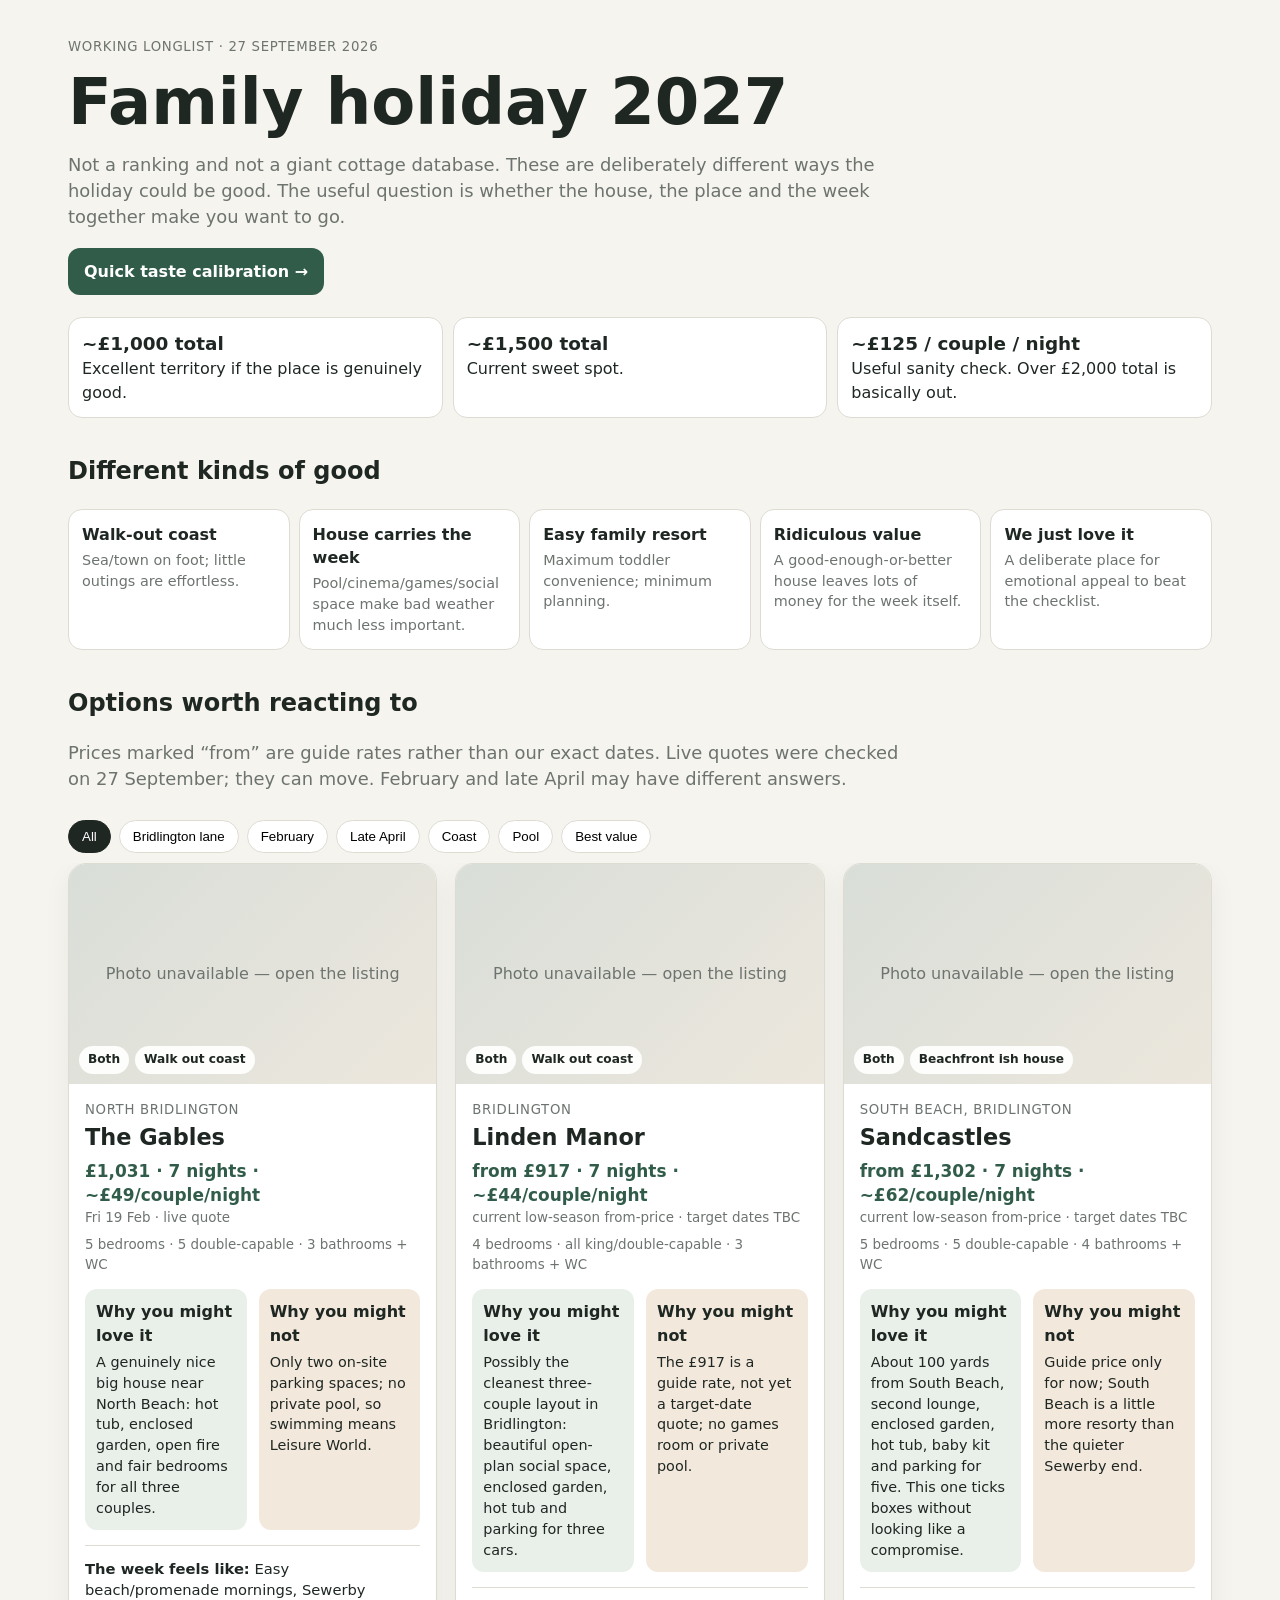
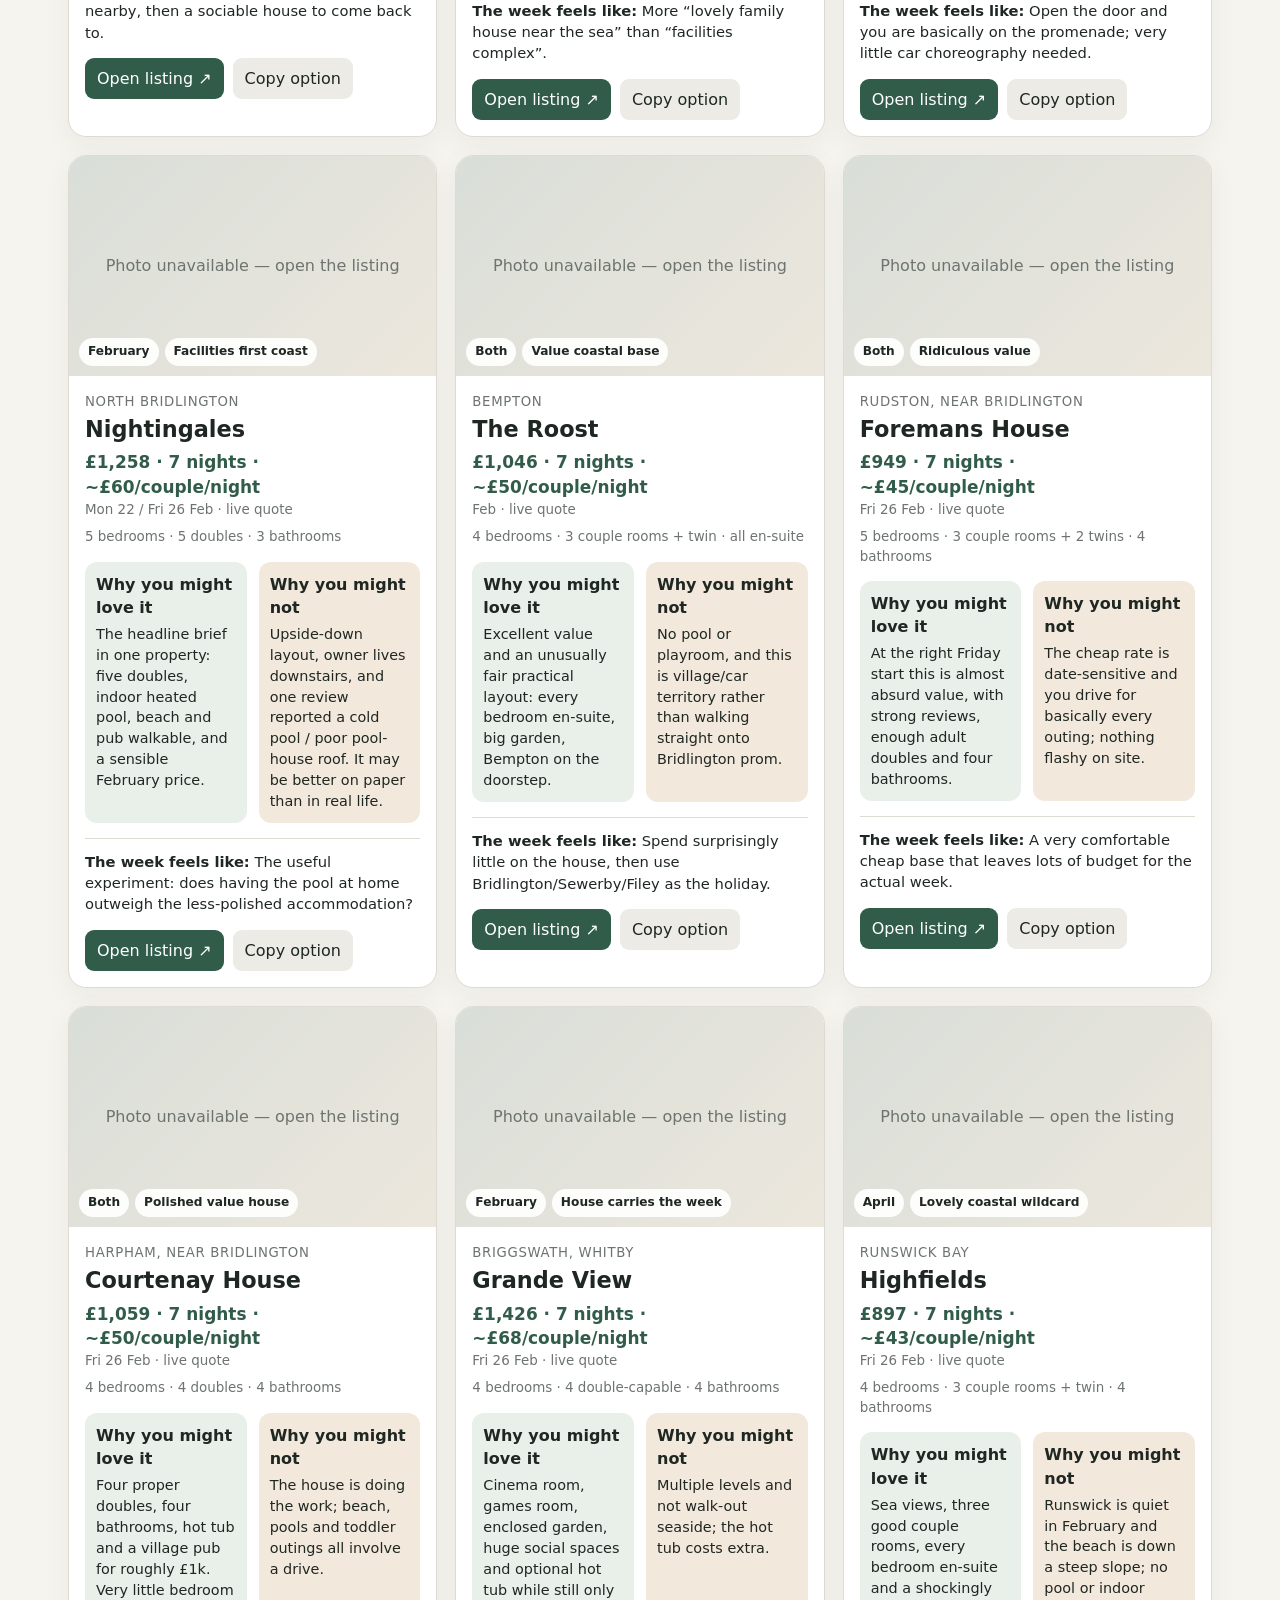
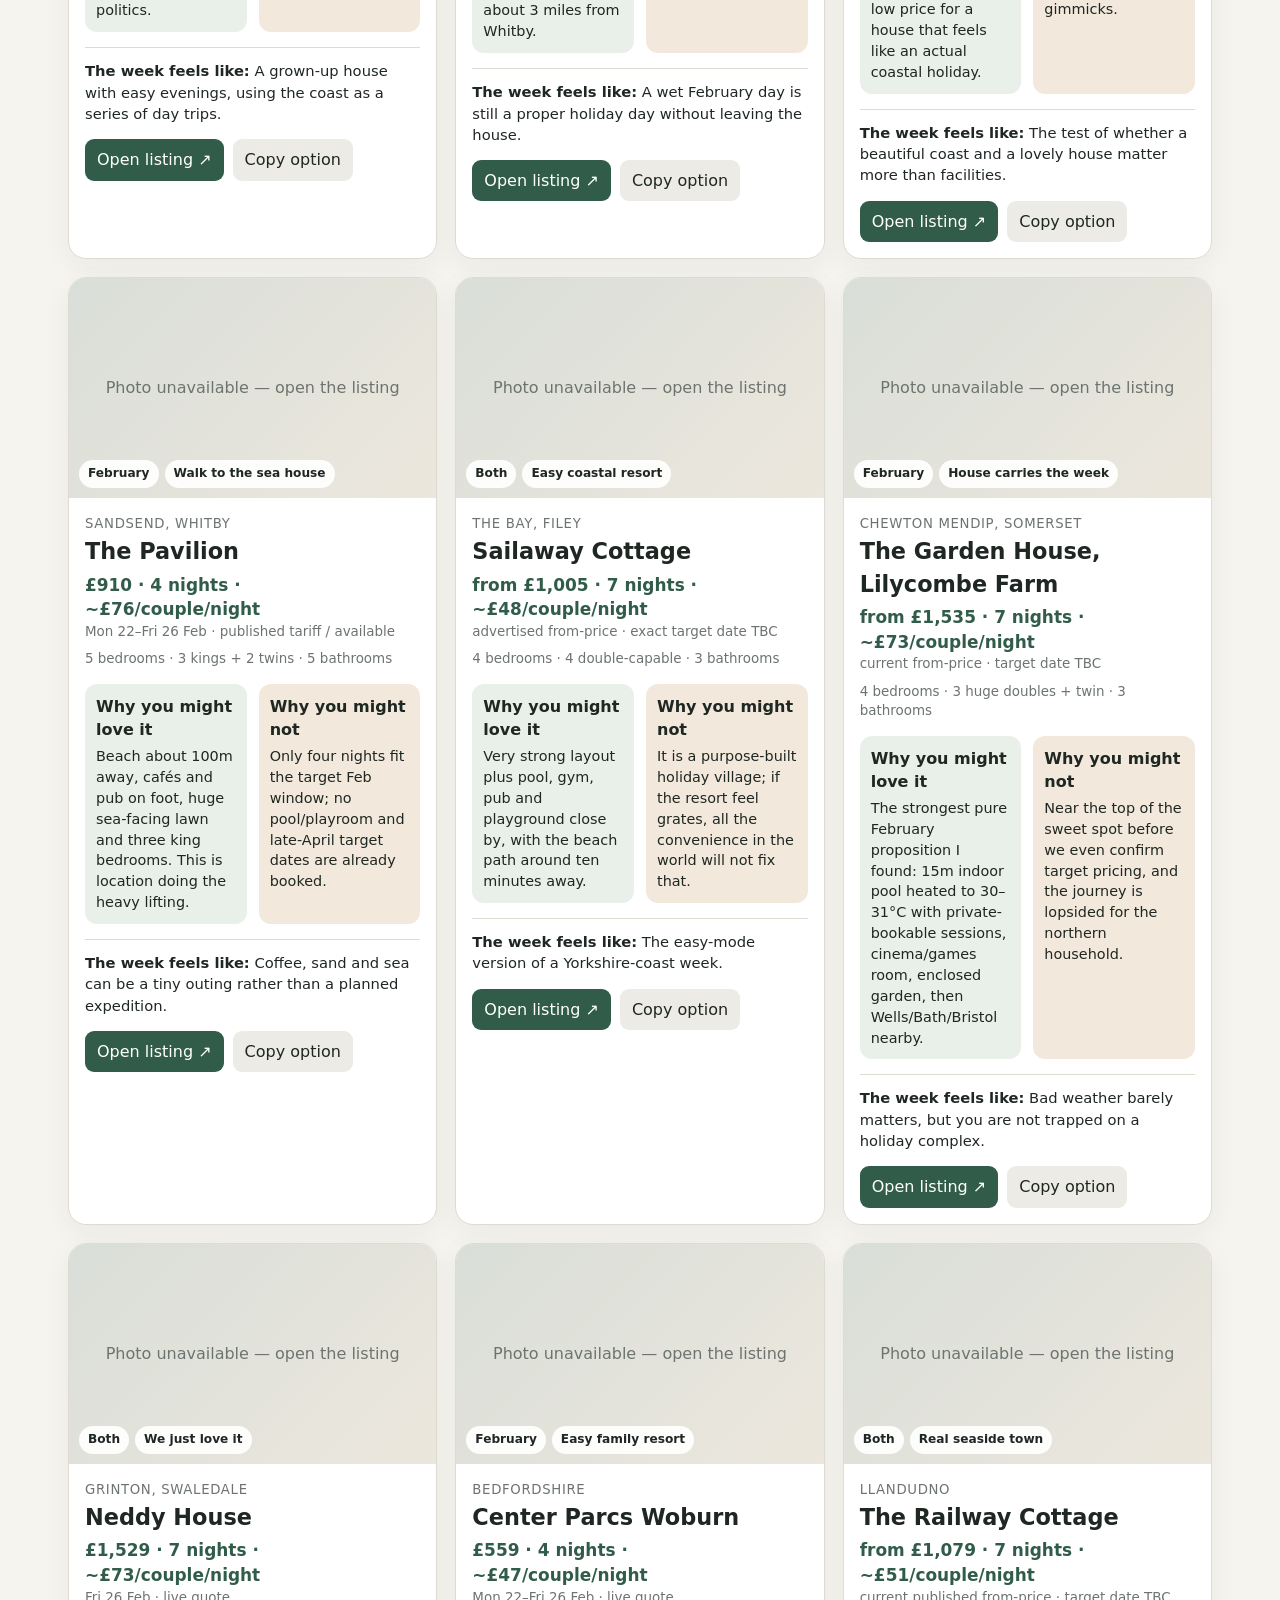
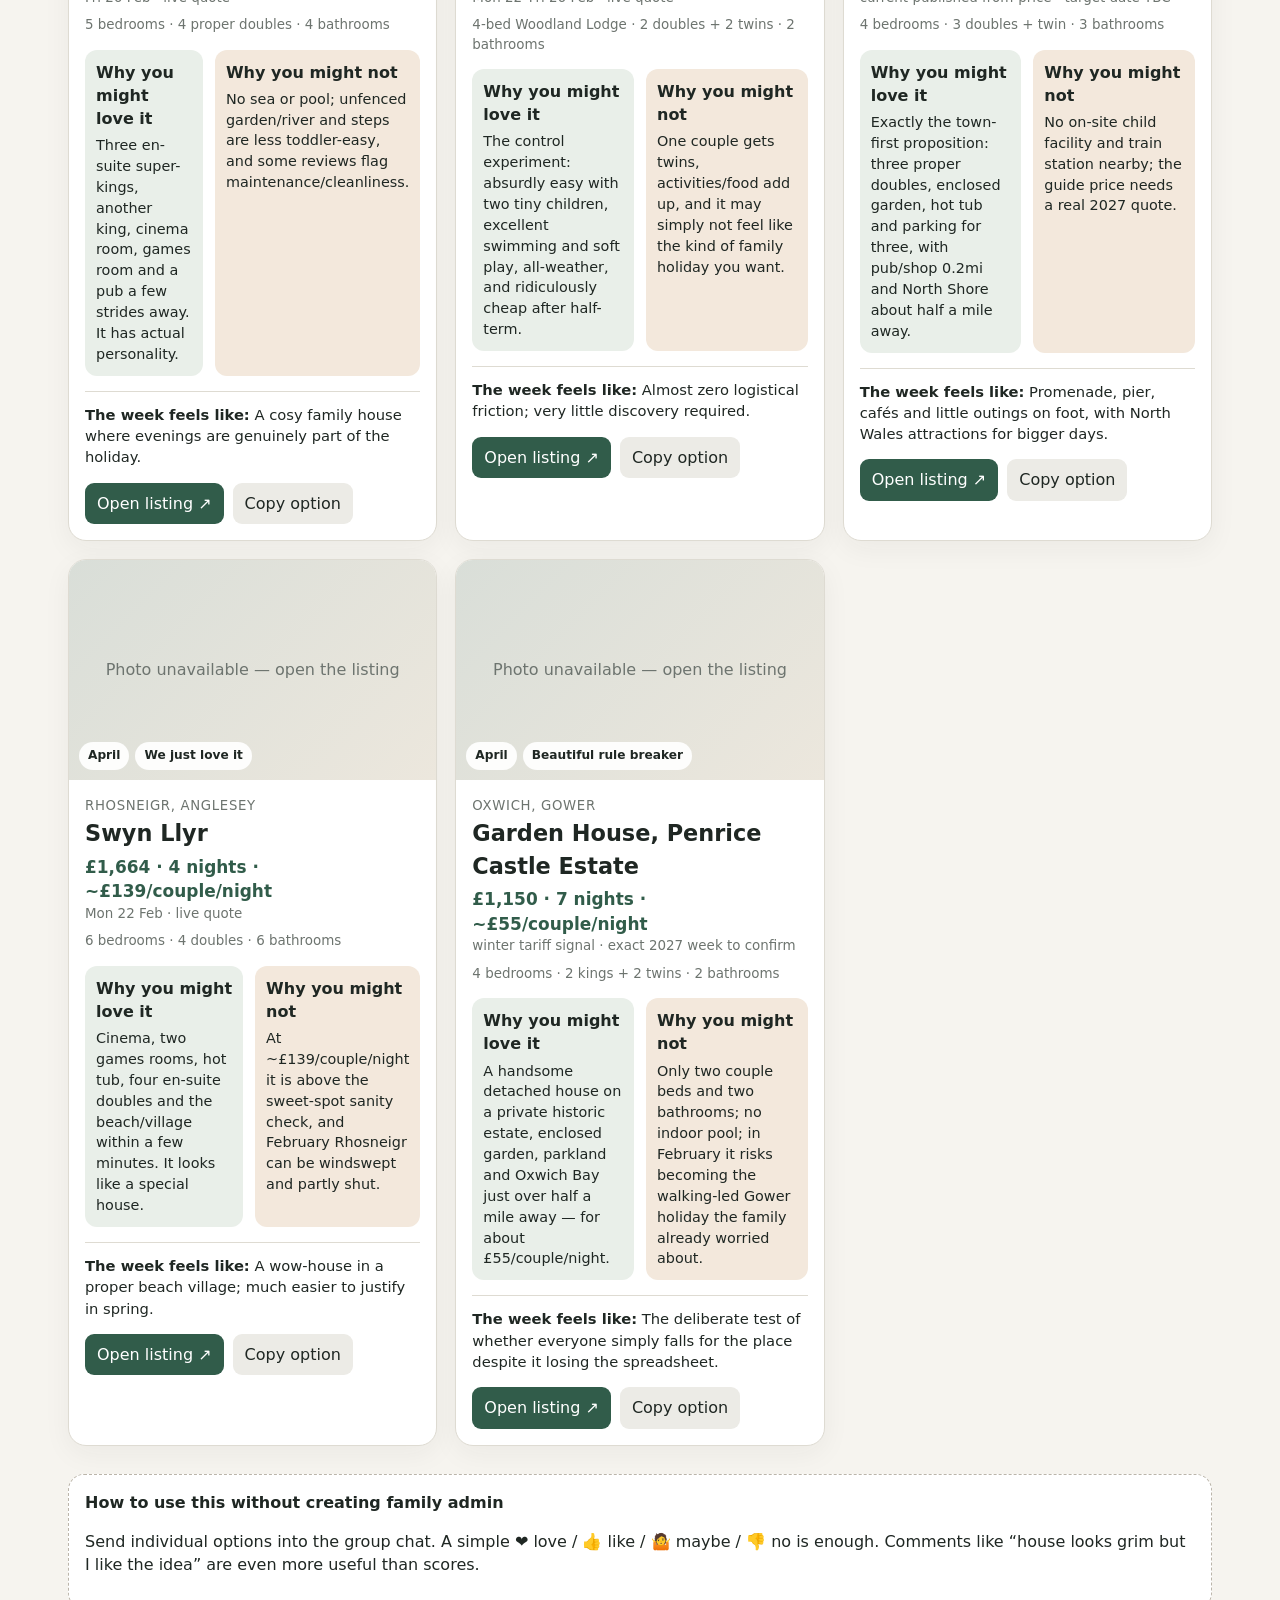
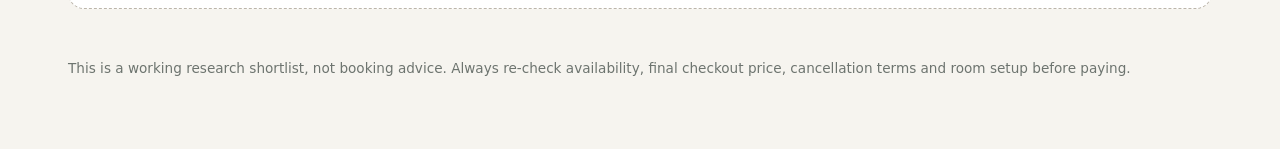
==== commit 22cb7e4d: "Update shortlist 2026-09-27" ====
--- a/index.html
+++ b/index.html
@@ -1,6 +1,6 @@
 <!doctype html><html lang="en"><head><meta charset="utf-8"><meta name="viewport" content="width=device-width,initial-scale=1"><meta name="robots" content="noindex,nofollow"><title>Family holiday 2027</title><style>
 :root{--bg:#f6f4ef;--card:#fff;--ink:#1f2723;--muted:#6d746f;--line:#dedbd2;--accent:#315c4a;--soft:#e9efe9;--warm:#f3e8dc}*{box-sizing:border-box}body{margin:0;background:var(--bg);color:var(--ink);font-family:ui-sans-serif,system-ui,-apple-system,BlinkMacSystemFont,"Segoe UI",sans-serif;line-height:1.45}main{max-width:1180px;margin:auto;padding:24px 18px 70px}h1{font-size:clamp(2.1rem,5vw,4rem);line-height:1;margin:.2em 0}.lede{font-size:1.12rem;max-width:850px;color:var(--muted)}.budget{display:grid;grid-template-columns:repeat(3,1fr);gap:10px;margin:22px 0}.budget div,.style{background:var(--card);border:1px solid var(--line);border-radius:14px;padding:13px}.budget strong{display:block;font-size:1.15rem}.styles{display:grid;grid-template-columns:repeat(auto-fit,minmax(190px,1fr));gap:9px;margin:14px 0 26px}.style span{display:block;color:var(--muted);font-size:.9rem;margin-top:4px}h2{margin-top:36px}.filters{display:flex;gap:8px;flex-wrap:wrap;position:sticky;top:0;background:rgba(246,244,239,.94);backdrop-filter:blur(8px);padding:10px 0;z-index:5}.filter{border:1px solid var(--line);background:var(--card);border-radius:999px;padding:8px 13px;cursor:pointer}.filter.active{background:var(--ink);color:white;border-color:var(--ink)}.grid{display:grid;grid-template-columns:repeat(auto-fit,minmax(320px,1fr));gap:18px}.card{background:var(--card);border:1px solid var(--line);border-radius:18px;overflow:hidden;box-shadow:0 8px 28px rgba(30,40,34,.05)}.card.hide{display:none}.pic{height:220px;background:linear-gradient(135deg,#d9ded8,#ece7dd);position:relative;overflow:hidden}.pic img{width:100%;height:100%;object-fit:cover}.pic.broken:after{content:'Photo unavailable — open the listing';position:absolute;inset:0;display:grid;place-items:center;color:var(--muted)}.chips{position:absolute;left:10px;bottom:10px;display:flex;gap:6px;flex-wrap:wrap}.tag{background:rgba(255,255,255,.92);border-radius:999px;padding:5px 9px;font-size:.76rem;font-weight:700}.body{padding:16px}.where{font-size:.83rem;color:var(--muted);text-transform:uppercase;letter-spacing:.05em}h3{font-size:1.4rem;margin:2px 0 5px}.price{font-size:1.06rem;font-weight:800;color:var(--accent)}.note,.rooms{font-size:.84rem;color:var(--muted)}.rooms{margin-top:8px}.split{display:grid;grid-template-columns:1fr 1fr;gap:12px;margin:15px 0}.split>div{border-radius:12px;padding:11px;background:var(--soft)}.split>div+div{background:var(--warm)}.split p{font-size:.9rem;margin:5px 0 0}.feel{border-top:1px solid var(--line);padding-top:12px;font-size:.92rem}.actions{display:flex;gap:9px;margin-top:15px}.actions a,.actions button{font:inherit;text-decoration:none;border:0;border-radius:9px;padding:9px 12px;cursor:pointer}.actions a{background:var(--accent);color:#fff}.actions button{background:#ecebe6;color:var(--ink)}.reaction{background:#fff;border:1px dashed #bbb5aa;border-radius:16px;padding:16px;margin-top:28px}footer{margin-top:50px;color:var(--muted);font-size:.85rem}@media(max-width:650px){.budget{grid-template-columns:1fr}.split{grid-template-columns:1fr}.grid{grid-template-columns:1fr}}
-</style></head><body><main><p class="where">Working longlist · 27 September 2026</p><h1>Family holiday 2027</h1><p class="lede">Not a ranking and not a giant cottage database. These are deliberately different ways the holiday could be good. The useful question is whether the house, the place and the week together make you want to go.</p><div class="budget"><div><strong>~£1,000 total</strong>Excellent territory if the place is genuinely good.</div><div><strong>~£1,500 total</strong>Current sweet spot.</div><div><strong>~£125 / couple / night</strong>Useful sanity check. Over £2,000 total is basically out.</div></div><h2>Different kinds of good</h2><div class="styles"><div class="style"><b>Walk-out coast</b><span>Sea/town on foot; little outings are effortless.</span></div><div class="style"><b>House carries the week</b><span>Pool/cinema/games/social space make bad weather much less important.</span></div><div class="style"><b>Easy family resort</b><span>Maximum toddler convenience; minimum planning.</span></div><div class="style"><b>Ridiculous value</b><span>A good-enough-or-better house leaves lots of money for the week itself.</span></div><div class="style"><b>We just love it</b><span>A deliberate place for emotional appeal to beat the checklist.</span></div></div><h2>Options worth reacting to</h2><p class="lede">Prices marked “from” are guide rates rather than our exact dates. Live quotes were checked on 27 September; they can move. February and late April may have different answers.</p><div class="filters"><button class="filter" data-filter="all" onclick="setFilter('all',this)">All</button><button class="filter" data-filter="bridlington" onclick="setFilter('bridlington',this)">Bridlington lane</button><button class="filter" data-filter="feb" onclick="setFilter('feb',this)">February</button><button class="filter" data-filter="april" onclick="setFilter('april',this)">Late April</button><button class="filter" data-filter="coast" onclick="setFilter('coast',this)">Coast</button><button class="filter" data-filter="pool" onclick="setFilter('pool',this)">Pool</button><button class="filter" data-filter="value" onclick="setFilter('value',this)">Best value</button></div><div class="grid"><article class="card" data-tags="bridlington coast hot-tub feb april"><div class="pic"><img src="https://img.chooseacottage.co.uk/property/109/640/10998197.jpg" alt="" loading="lazy" onerror="this.closest('.pic').classList.add('broken');this.remove()"><div class="chips"><span class="tag">Both</span><span class="tag">Walk out coast</span></div></div><div class="body"><div class="where">North Bridlington</div><h3>The Gables</h3><div class="price">£1,031 · 7 nights · ~£49/couple/night</div><div class="note">Fri 19 Feb · live quote</div><div class="rooms">5 bedrooms · 5 double-capable · 3 bathrooms + WC</div><div class="split"><div><b>Why you might love it</b><p>A genuinely nice big house near North Beach: hot tub, enclosed garden, open fire and fair bedrooms for all three couples.</p></div><div><b>Why you might not</b><p>Only two on-site parking spaces; no private pool, so swimming means Leisure World.</p></div></div><div class="feel"><b>The week feels like:</b> Easy beach/promenade mornings, Sewerby nearby, then a sociable house to come back to.</div><div class="actions"><a href="https://www.cottages.com/cottages/the-gables-uk36636" target="_blank" rel="noopener">Open listing ↗</a><button onclick="copyOption('gables')">Copy option</button></div></div></article><article class="card" data-tags="bridlington coast hot-tub feb april"><div class="pic"><img src="https://img.chooseacottage.co.uk/property/111/640/11168562.jpg" alt="" loading="lazy" onerror="this.closest('.pic').classList.add('broken');this.remove()"><div class="chips"><span class="tag">Both</span><span class="tag">Walk out coast</span></div></div><div class="body"><div class="where">Bridlington</div><h3>Linden Manor</h3><div class="price">from £917 · 7 nights · ~£44/couple/night</div><div class="note">current low-season from-price · target dates TBC</div><div class="rooms">4 bedrooms · all king/double-capable · 3 bathrooms + WC</div><div class="split"><div><b>Why you might love it</b><p>Possibly the cleanest three-couple layout in Bridlington: beautiful open-plan social space, enclosed garden, hot tub and parking for three cars.</p></div><div><b>Why you might not</b><p>The £917 is a guide rate, not yet a target-date quote; no games room or private pool.</p></div></div><div class="feel"><b>The week feels like:</b> More “lovely family house near the sea” than “facilities complex”.</div><div class="actions"><a href="https://www.cottages.com/cottages/linden-manor-uk40993" target="_blank" rel="noopener">Open listing ↗</a><button onclick="copyOption('linden')">Copy option</button></div></div></article><article class="card" data-tags="bridlington coast hot-tub feb april"><div class="pic"><img src="https://img.chooseacottage.co.uk/property/114/640/11435317.jpg" alt="" loading="lazy" onerror="this.closest('.pic').classList.add('broken');this.remove()"><div class="chips"><span class="tag">Both</span><span class="tag">Beachfront ish house</span></div></div><div class="body"><div class="where">South Beach, Bridlington</div><h3>Sandcastles</h3><div class="price">from £1,302 · 7 nights · ~£62/couple/night</div><div class="note">current low-season from-price · target dates TBC</div><div class="rooms">5 bedrooms · 5 double-capable · 4 bathrooms + WC</div><div class="split"><div><b>Why you might love it</b><p>About 100 yards from South Beach, second lounge, enclosed garden, hot tub, baby kit and parking for five. This one ticks boxes without looking like a compromise.</p></div><div><b>Why you might not</b><p>Guide price only for now; South Beach is a little more resorty than the quieter Sewerby end.</p></div></div><div class="feel"><b>The week feels like:</b> Open the door and you are basically on the promenade; very little car choreography needed.</div><div class="actions"><a href="https://www.cottages.com/cottages/sandcastles-uk47501" target="_blank" rel="noopener">Open listing ↗</a><button onclick="copyOption('sandcastles')">Copy option</button></div></div></article><article class="card" data-tags="bridlington coast pool feb"><div class="pic"><img src="https://images-cdn.sykesassets.co.uk/images/property_images/1500x1125/1104755/sc_1658237206_1104755_2.jpeg" alt="" loading="lazy" onerror="this.closest('.pic').classList.add('broken');this.remove()"><div class="chips"><span class="tag">February</span><span class="tag">Facilities first coast</span></div></div><div class="body"><div class="where">North Bridlington</div><h3>Nightingales</h3><div class="price">£1,258 · 7 nights · ~£60/couple/night</div><div class="note">Mon 22 / Fri 26 Feb · live quote</div><div class="rooms">5 bedrooms · 5 doubles · 3 bathrooms</div><div class="split"><div><b>Why you might love it</b><p>The headline brief in one property: five doubles, indoor heated pool, beach and pub walkable, and a sensible February price.</p></div><div><b>Why you might not</b><p>Upside-down layout, owner lives downstairs, and one review reported a cold pool / poor pool-house roof. It may be better on paper than in real life.</p></div></div><div class="feel"><b>The week feels like:</b> The useful experiment: does having the pool at home outweigh the less-polished accommodation?</div><div class="actions"><a href="https://www.sykescottages.co.uk/cottage/North-York-Moors-Coast-Sewerby-Cott/Nightingales-1104755.html" target="_blank" rel="noopener">Open listing ↗</a><button onclick="copyOption('nightingales')">Copy option</button></div></div></article><article class="card" data-tags="bridlington value feb april"><div class="pic"><img src="https://images.snaptrip.com/optim/image/file/85899070/hero_adffba07-6266-487b-a1cd-e67c8fff8a6a.jpg" alt="" loading="lazy" onerror="this.closest('.pic').classList.add('broken');this.remove()"><div class="chips"><span class="tag">Both</span><span class="tag">Value coastal base</span></div></div><div class="body"><div class="where">Bempton</div><h3>The Roost</h3><div class="price">£1,046 · 7 nights · ~£50/couple/night</div><div class="note">Feb · live quote</div><div class="rooms">4 bedrooms · 3 couple rooms + twin · all en-suite</div><div class="split"><div><b>Why you might love it</b><p>Excellent value and an unusually fair practical layout: every bedroom en-suite, big garden, Bempton on the doorstep.</p></div><div><b>Why you might not</b><p>No pool or playroom, and this is village/car territory rather than walking straight onto Bridlington prom.</p></div></div><div class="feel"><b>The week feels like:</b> Spend surprisingly little on the house, then use Bridlington/Sewerby/Filey as the holiday.</div><div class="actions"><a href="https://big-cottages.com/properties/united-kingdom/england/yorkshire-and-the-humber/east-yorkshire/bridlington/the-roost-28ab997e-2930-466a-8a29-b5b168bd3b8d" target="_blank" rel="noopener">Open listing ↗</a><button onclick="copyOption('roost')">Copy option</button></div></div></article><article class="card" data-tags="bridlington value feb april"><div class="pic"><img src="https://images-cdn.sykesassets.co.uk/images/property_images/600x450/947040/sc_1747317544_947040_67.jpg" alt="" loading="lazy" onerror="this.closest('.pic').classList.add('broken');this.remove()"><div class="chips"><span class="tag">Both</span><span class="tag">Ridiculous value</span></div></div><div class="body"><div class="where">Rudston, near Bridlington</div><h3>Foremans House</h3><div class="price">£949 · 7 nights · ~£45/couple/night</div><div class="note">Fri 26 Feb · live quote</div><div class="rooms">5 bedrooms · 3 couple rooms + 2 twins · 4 bathrooms</div><div class="split"><div><b>Why you might love it</b><p>At the right Friday start this is almost absurd value, with strong reviews, enough adult doubles and four bathrooms.</p></div><div><b>Why you might not</b><p>The cheap rate is date-sensitive and you drive for basically every outing; nothing flashy on site.</p></div></div><div class="feel"><b>The week feels like:</b> A very comfortable cheap base that leaves lots of budget for the actual week.</div><div class="actions"><a href="https://www.sykescottages.co.uk/cottage/North-York-Moors-Coast-Rudston/Foremans-House-947040.html" target="_blank" rel="noopener">Open listing ↗</a><button onclick="copyOption('foremans')">Copy option</button></div></div></article><article class="card" data-tags="bridlington value hot-tub feb april"><div class="pic"><img src="https://images-cdn.sykesassets.co.uk/images/property_images/600x450/1166131/sc_1790241958_1166131_58.jpg?access=3914T3864T840" alt="" loading="lazy" onerror="this.closest('.pic').classList.add('broken');this.remove()"><div class="chips"><span class="tag">Both</span><span class="tag">Polished value house</span></div></div><div class="body"><div class="where">Harpham, near Bridlington</div><h3>Courtenay House</h3><div class="price">£1,059 · 7 nights · ~£50/couple/night</div><div class="note">Fri 26 Feb · live quote</div><div class="rooms">4 bedrooms · 4 doubles · 4 bathrooms</div><div class="split"><div><b>Why you might love it</b><p>Four proper doubles, four bathrooms, hot tub and a village pub for roughly £1k. Very little bedroom politics.</p></div><div><b>Why you might not</b><p>The house is doing the work; beach, pools and toddler outings all involve a drive.</p></div></div><div class="feel"><b>The week feels like:</b> A grown-up house with easy evenings, using the coast as a series of day trips.</div><div class="actions"><a href="https://www.sykescottages.co.uk/cottage/East-Riding-of-Yorkshire-Harpham/Courtenay-House-1166131.html" target="_blank" rel="noopener">Open listing ↗</a><button onclick="copyOption('courtenay')">Copy option</button></div></div></article><article class="card" data-tags="whitby cinema games feb"><div class="pic"><img src="https://img.chooseacottage.co.uk/property/110/640/11055356.jpg" alt="" loading="lazy" onerror="this.closest('.pic').classList.add('broken');this.remove()"><div class="chips"><span class="tag">February</span><span class="tag">House carries the week</span></div></div><div class="body"><div class="where">Briggswath, Whitby</div><h3>Grande View</h3><div class="price">£1,426 · 7 nights · ~£68/couple/night</div><div class="note">Fri 26 Feb · live quote</div><div class="rooms">4 bedrooms · 4 double-capable · 4 bathrooms</div><div class="split"><div><b>Why you might love it</b><p>Cinema room, games room, enclosed garden, huge social spaces and optional hot tub while still only about 3 miles from Whitby.</p></div><div><b>Why you might not</b><p>Multiple levels and not walk-out seaside; the hot tub costs extra.</p></div></div><div class="feel"><b>The week feels like:</b> A wet February day is still a proper holiday day without leaving the house.</div><div class="actions"><a href="https://www.cottages.com/cottages/grande-view-uk38330" target="_blank" rel="noopener">Open listing ↗</a><button onclick="copyOption('grande-view')">Copy option</button></div></div></article><article class="card" data-tags="whitby coast value april"><div class="pic"><img src="https://img.chooseacottage.co.uk/property/112/640/11285719.jpg" alt="" loading="lazy" onerror="this.closest('.pic').classList.add('broken');this.remove()"><div class="chips"><span class="tag">April</span><span class="tag">Lovely coastal wildcard</span></div></div><div class="body"><div class="where">Runswick Bay</div><h3>Highfields</h3><div class="price">£897 · 7 nights · ~£43/couple/night</div><div class="note">Fri 26 Feb · live quote</div><div class="rooms">4 bedrooms · 3 couple rooms + twin · 4 bathrooms</div><div class="split"><div><b>Why you might love it</b><p>Sea views, three good couple rooms, every bedroom en-suite and a shockingly low price for a house that feels like an actual coastal holiday.</p></div><div><b>Why you might not</b><p>Runswick is quiet in February and the beach is down a steep slope; no pool or indoor gimmicks.</p></div></div><div class="feel"><b>The week feels like:</b> The test of whether a beautiful coast and a lovely house matter more than facilities.</div><div class="actions"><a href="https://www.cottages.com/cottages/highfields-uk43261" target="_blank" rel="noopener">Open listing ↗</a><button onclick="copyOption('highfields')">Copy option</button></div></div></article><article class="card" data-tags="whitby coast feb"><div class="pic"><img src="https://images.promotemyplace.com/Uploads/Property/912/PavilionFrontViewClose.jpg?width=1200&amp;height=750&amp;grow=1&amp;scale=both&amp;mode=max&amp;quality=85&amp;v=20240501112809" alt="" loading="lazy" onerror="this.closest('.pic').classList.add('broken');this.remove()"><div class="chips"><span class="tag">February</span><span class="tag">Walk to the sea house</span></div></div><div class="body"><div class="where">Sandsend, Whitby</div><h3>The Pavilion</h3><div class="price">£910 · 4 nights · ~£76/couple/night</div><div class="note">Mon 22–Fri 26 Feb · published tariff / available</div><div class="rooms">5 bedrooms · 3 kings + 2 twins · 5 bathrooms</div><div class="split"><div><b>Why you might love it</b><p>Beach about 100m away, cafés and pub on foot, huge sea-facing lawn and three king bedrooms. This is location doing the heavy lifting.</p></div><div><b>Why you might not</b><p>Only four nights fit the target Feb window; no pool/playroom and late-April target dates are already booked.</p></div></div><div class="feel"><b>The week feels like:</b> Coffee, sand and sea can be a tiny outing rather than a planned expedition.</div><div class="actions"><a href="https://www.sandsendpavilion.co.uk/rates" target="_blank" rel="noopener">Open listing ↗</a><button onclick="copyOption('pavilion')">Copy option</button></div></div></article><article class="card" data-tags="filey pool resort coast feb april"><div class="pic"><img src="https://www.fileybaydirect.com/wp-content/uploads/2026/04/192004209-scaled.jpg" alt="" loading="lazy" onerror="this.closest('.pic').classList.add('broken');this.remove()"><div class="chips"><span class="tag">Both</span><span class="tag">Easy coastal resort</span></div></div><div class="body"><div class="where">The Bay, Filey</div><h3>Sailaway Cottage</h3><div class="price">from £1,005 · 7 nights · ~£48/couple/night</div><div class="note">advertised from-price · exact target date TBC</div><div class="rooms">4 bedrooms · 4 double-capable · 3 bathrooms</div><div class="split"><div><b>Why you might love it</b><p>Very strong layout plus pool, gym, pub and playground close by, with the beach path around ten minutes away.</p></div><div><b>Why you might not</b><p>It is a purpose-built holiday village; if the resort feel grates, all the convenience in the world will not fix that.</p></div></div><div class="feel"><b>The week feels like:</b> The easy-mode version of a Yorkshire-coast week.</div><div class="actions"><a href="https://www.fileybaydirect.com/accommodation/sailaway-cottage/" target="_blank" rel="noopener">Open listing ↗</a><button onclick="copyOption('sailaway')">Copy option</button></div></div></article><article class="card" data-tags="somerset pool cinema feb"><div class="pic"><img src="https://www.lilycombe.co.uk/uploads/images/Gallery/gardenhouse/_DSF3006.jpg" alt="" loading="lazy" onerror="this.closest('.pic').classList.add('broken');this.remove()"><div class="chips"><span class="tag">February</span><span class="tag">House carries the week</span></div></div><div class="body"><div class="where">Chewton Mendip, Somerset</div><h3>The Garden House, Lilycombe Farm</h3><div class="price">from £1,535 · 7 nights · ~£73/couple/night</div><div class="note">current from-price · target date TBC</div><div class="rooms">4 bedrooms · 3 huge doubles + twin · 3 bathrooms</div><div class="split"><div><b>Why you might love it</b><p>The strongest pure February proposition I found: 15m indoor pool heated to 30–31°C with private-bookable sessions, cinema/games room, enclosed garden, then Wells/Bath/Bristol nearby.</p></div><div><b>Why you might not</b><p>Near the top of the sweet spot before we even confirm target pricing, and the journey is lopsided for the northern household.</p></div></div><div class="feel"><b>The week feels like:</b> Bad weather barely matters, but you are not trapped on a holiday complex.</div><div class="actions"><a href="https://www.lilycombe.co.uk/the-garden-house.html" target="_blank" rel="noopener">Open listing ↗</a><button onclick="copyOption('lilycombe')">Copy option</button></div></div></article><article class="card" data-tags="dales cinema games feb april"><div class="pic"><img src="https://images-cdn.sykesassets.co.uk/images/property_images/600x450/1144732/sc_1697806913_1144732_1.jpeg?access=3914T3864T840" alt="" loading="lazy" onerror="this.closest('.pic').classList.add('broken');this.remove()"><div class="chips"><span class="tag">Both</span><span class="tag">We just love it</span></div></div><div class="body"><div class="where">Grinton, Swaledale</div><h3>Neddy House</h3><div class="price">£1,529 · 7 nights · ~£73/couple/night</div><div class="note">Fri 26 Feb · live quote</div><div class="rooms">5 bedrooms · 4 proper doubles · 4 bathrooms</div><div class="split"><div><b>Why you might love it</b><p>Three en-suite super-kings, another king, cinema room, games room and a pub a few strides away. It has actual personality.</p></div><div><b>Why you might not</b><p>No sea or pool; unfenced garden/river and steps are less toddler-easy, and some reviews flag maintenance/cleanliness.</p></div></div><div class="feel"><b>The week feels like:</b> A cosy family house where evenings are genuinely part of the holiday.</div><div class="actions"><a href="https://www.sykescottages.co.uk/cottage/North-York-Moors-Coast-Grinton/Neddy-House-1144732.html" target="_blank" rel="noopener">Open listing ↗</a><button onclick="copyOption('neddy')">Copy option</button></div></div></article><article class="card" data-tags="resort pool value feb"><div class="pic"><img src="https://centerparcs.scene7.com/is/image/centerparcs/woodland_lodge_wo_940x520" alt="" loading="lazy" onerror="this.closest('.pic').classList.add('broken');this.remove()"><div class="chips"><span class="tag">February</span><span class="tag">Easy family resort</span></div></div><div class="body"><div class="where">Bedfordshire</div><h3>Center Parcs Woburn</h3><div class="price">£559 · 4 nights · ~£47/couple/night</div><div class="note">Mon 22–Fri 26 Feb · live quote</div><div class="rooms">4-bed Woodland Lodge · 2 doubles + 2 twins · 2 bathrooms</div><div class="split"><div><b>Why you might love it</b><p>The control experiment: absurdly easy with two tiny children, excellent swimming and soft play, all-weather, and ridiculously cheap after half-term.</p></div><div><b>Why you might not</b><p>One couple gets twins, activities/food add up, and it may simply not feel like the kind of family holiday you want.</p></div></div><div class="feel"><b>The week feels like:</b> Almost zero logistical friction; very little discovery required.</div><div class="actions"><a href="https://www.centerparcs.co.uk/discover-center-parcs/holiday-locations/woburn-forest.html" target="_blank" rel="noopener">Open listing ↗</a><button onclick="copyOption('woburn')">Copy option</button></div></div></article><article class="card" data-tags="north-wales coast town hot-tub feb april"><div class="pic"><img src="https://www.walestouristsonline.co.uk/wp-content/uploads/2026/06/01-127.jpg" alt="" loading="lazy" onerror="this.closest('.pic').classList.add('broken');this.remove()"><div class="chips"><span class="tag">Both</span><span class="tag">Real seaside town</span></div></div><div class="body"><div class="where">Llandudno</div><h3>The Railway Cottage</h3><div class="price">from £1,079 · 7 nights · ~£51/couple/night</div><div class="note">current published from-price · target date TBC</div><div class="rooms">4 bedrooms · 3 doubles + twin · 3 bathrooms</div><div class="split"><div><b>Why you might love it</b><p>Exactly the town-first proposition: three proper doubles, enclosed garden, hot tub and parking for three, with pub/shop 0.2mi and North Shore about half a mile away.</p></div><div><b>Why you might not</b><p>No on-site child facility and train station nearby; the guide price needs a real 2027 quote.</p></div></div><div class="feel"><b>The week feels like:</b> Promenade, pier, cafés and little outings on foot, with North Wales attractions for bigger days.</div><div class="actions"><a href="https://www.booking.com/hotel/gb/the-railway-cottage-llandudno.en-gb.html" target="_blank" rel="noopener">Open listing ↗</a><button onclick="copyOption('railway')">Copy option</button></div></div></article><article class="card" data-tags="anglesey coast cinema games april"><div class="pic"><img src="https://images-cdn.sykesassets.co.uk/images/property_images/600x450/1155679/sc_1734957551_1155679_1.jpeg?access=3914T3864T840" alt="" loading="lazy" onerror="this.closest('.pic').classList.add('broken');this.remove()"><div class="chips"><span class="tag">April</span><span class="tag">We just love it</span></div></div><div class="body"><div class="where">Rhosneigr, Anglesey</div><h3>Swyn Llyr</h3><div class="price">£1,664 · 4 nights · ~£139/couple/night</div><div class="note">Mon 22 Feb · live quote</div><div class="rooms">6 bedrooms · 4 doubles · 6 bathrooms</div><div class="split"><div><b>Why you might love it</b><p>Cinema, two games rooms, hot tub, four en-suite doubles and the beach/village within a few minutes. It looks like a special house.</p></div><div><b>Why you might not</b><p>At ~£139/couple/night it is above the sweet-spot sanity check, and February Rhosneigr can be windswept and partly shut.</p></div></div><div class="feel"><b>The week feels like:</b> A wow-house in a proper beach village; much easier to justify in spring.</div><div class="actions"><a href="https://www.sykescottages.co.uk/cottage/North-Wales-Snowdonia-Rhosneigr-Sta/Swyn-Llyr-1155679.html" target="_blank" rel="noopener">Open listing ↗</a><button onclick="copyOption('swyn')">Copy option</button></div></div></article><article class="card" data-tags="gower coast value april"><div class="pic"><img src="https://penricecastle.co.uk/wp-content/uploads/2025/04/Garden-House-scaled.jpg" alt="" loading="lazy" onerror="this.closest('.pic').classList.add('broken');this.remove()"><div class="chips"><span class="tag">April</span><span class="tag">Beautiful rule breaker</span></div></div><div class="body"><div class="where">Oxwich, Gower</div><h3>Garden House, Penrice Castle Estate</h3><div class="price">£1,150 · 7 nights · ~£55/couple/night</div><div class="note">winter tariff signal · exact 2027 week to confirm</div><div class="rooms">4 bedrooms · 2 kings + 2 twins · 2 bathrooms</div><div class="split"><div><b>Why you might love it</b><p>A handsome detached house on a private historic estate, enclosed garden, parkland and Oxwich Bay just over half a mile away — for about £55/couple/night.</p></div><div><b>Why you might not</b><p>Only two couple beds and two bathrooms; no indoor pool; in February it risks becoming the walking-led Gower holiday the family already worried about.</p></div></div><div class="feel"><b>The week feels like:</b> The deliberate test of whether everyone simply falls for the place despite it losing the spreadsheet.</div><div class="actions"><a href="https://penricecastle.co.uk/gower-holiday-cottages/garden-house/" target="_blank" rel="noopener">Open listing ↗</a><button onclick="copyOption('penrice')">Copy option</button></div></div></article></div><div class="reaction"><b>How to use this without creating family admin</b><p>Send individual options into the group chat. A simple ❤️ love / 👍 like / 🤷 maybe / 👎 no is enough. Comments like “house looks grim but I like the idea” are even more useful than scores.</p></div><footer>This is a working research shortlist, not booking advice. Always re-check availability, final checkout price, cancellation terms and room setup before paying.</footer></main><script>
+</style></head><body><main><p class="where">Working longlist · 27 September 2026</p><h1>Family holiday 2027</h1><p class="lede">Not a ranking and not a giant cottage database. These are deliberately different ways the holiday could be good. The useful question is whether the house, the place and the week together make you want to go.</p><p><a href="preferences.html" style="display:inline-block;background:#315c4a;color:white;text-decoration:none;font-weight:800;border-radius:12px;padding:12px 16px">Quick taste calibration →</a></p><div class="budget"><div><strong>~£1,000 total</strong>Excellent territory if the place is genuinely good.</div><div><strong>~£1,500 total</strong>Current sweet spot.</div><div><strong>~£125 / couple / night</strong>Useful sanity check. Over £2,000 total is basically out.</div></div><h2>Different kinds of good</h2><div class="styles"><div class="style"><b>Walk-out coast</b><span>Sea/town on foot; little outings are effortless.</span></div><div class="style"><b>House carries the week</b><span>Pool/cinema/games/social space make bad weather much less important.</span></div><div class="style"><b>Easy family resort</b><span>Maximum toddler convenience; minimum planning.</span></div><div class="style"><b>Ridiculous value</b><span>A good-enough-or-better house leaves lots of money for the week itself.</span></div><div class="style"><b>We just love it</b><span>A deliberate place for emotional appeal to beat the checklist.</span></div></div><h2>Options worth reacting to</h2><p class="lede">Prices marked “from” are guide rates rather than our exact dates. Live quotes were checked on 27 September; they can move. February and late April may have different answers.</p><div class="filters"><button class="filter" data-filter="all" onclick="setFilter('all',this)">All</button><button class="filter" data-filter="bridlington" onclick="setFilter('bridlington',this)">Bridlington lane</button><button class="filter" data-filter="feb" onclick="setFilter('feb',this)">February</button><button class="filter" data-filter="april" onclick="setFilter('april',this)">Late April</button><button class="filter" data-filter="coast" onclick="setFilter('coast',this)">Coast</button><button class="filter" data-filter="pool" onclick="setFilter('pool',this)">Pool</button><button class="filter" data-filter="value" onclick="setFilter('value',this)">Best value</button></div><div class="grid"><article class="card" data-tags="bridlington coast hot-tub feb april"><div class="pic"><img src="https://img.chooseacottage.co.uk/property/109/640/10998197.jpg" alt="" loading="lazy" onerror="this.closest('.pic').classList.add('broken');this.remove()"><div class="chips"><span class="tag">Both</span><span class="tag">Walk out coast</span></div></div><div class="body"><div class="where">North Bridlington</div><h3>The Gables</h3><div class="price">£1,031 · 7 nights · ~£49/couple/night</div><div class="note">Fri 19 Feb · live quote</div><div class="rooms">5 bedrooms · 5 double-capable · 3 bathrooms + WC</div><div class="split"><div><b>Why you might love it</b><p>A genuinely nice big house near North Beach: hot tub, enclosed garden, open fire and fair bedrooms for all three couples.</p></div><div><b>Why you might not</b><p>Only two on-site parking spaces; no private pool, so swimming means Leisure World.</p></div></div><div class="feel"><b>The week feels like:</b> Easy beach/promenade mornings, Sewerby nearby, then a sociable house to come back to.</div><div class="actions"><a href="https://www.cottages.com/cottages/the-gables-uk36636" target="_blank" rel="noopener">Open listing ↗</a><button onclick="copyOption('gables')">Copy option</button></div></div></article><article class="card" data-tags="bridlington coast hot-tub feb april"><div class="pic"><img src="https://img.chooseacottage.co.uk/property/111/640/11168562.jpg" alt="" loading="lazy" onerror="this.closest('.pic').classList.add('broken');this.remove()"><div class="chips"><span class="tag">Both</span><span class="tag">Walk out coast</span></div></div><div class="body"><div class="where">Bridlington</div><h3>Linden Manor</h3><div class="price">from £917 · 7 nights · ~£44/couple/night</div><div class="note">current low-season from-price · target dates TBC</div><div class="rooms">4 bedrooms · all king/double-capable · 3 bathrooms + WC</div><div class="split"><div><b>Why you might love it</b><p>Possibly the cleanest three-couple layout in Bridlington: beautiful open-plan social space, enclosed garden, hot tub and parking for three cars.</p></div><div><b>Why you might not</b><p>The £917 is a guide rate, not yet a target-date quote; no games room or private pool.</p></div></div><div class="feel"><b>The week feels like:</b> More “lovely family house near the sea” than “facilities complex”.</div><div class="actions"><a href="https://www.cottages.com/cottages/linden-manor-uk40993" target="_blank" rel="noopener">Open listing ↗</a><button onclick="copyOption('linden')">Copy option</button></div></div></article><article class="card" data-tags="bridlington coast hot-tub feb april"><div class="pic"><img src="https://img.chooseacottage.co.uk/property/114/640/11435317.jpg" alt="" loading="lazy" onerror="this.closest('.pic').classList.add('broken');this.remove()"><div class="chips"><span class="tag">Both</span><span class="tag">Beachfront ish house</span></div></div><div class="body"><div class="where">South Beach, Bridlington</div><h3>Sandcastles</h3><div class="price">from £1,302 · 7 nights · ~£62/couple/night</div><div class="note">current low-season from-price · target dates TBC</div><div class="rooms">5 bedrooms · 5 double-capable · 4 bathrooms + WC</div><div class="split"><div><b>Why you might love it</b><p>About 100 yards from South Beach, second lounge, enclosed garden, hot tub, baby kit and parking for five. This one ticks boxes without looking like a compromise.</p></div><div><b>Why you might not</b><p>Guide price only for now; South Beach is a little more resorty than the quieter Sewerby end.</p></div></div><div class="feel"><b>The week feels like:</b> Open the door and you are basically on the promenade; very little car choreography needed.</div><div class="actions"><a href="https://www.cottages.com/cottages/sandcastles-uk47501" target="_blank" rel="noopener">Open listing ↗</a><button onclick="copyOption('sandcastles')">Copy option</button></div></div></article><article class="card" data-tags="bridlington coast pool feb"><div class="pic"><img src="https://images-cdn.sykesassets.co.uk/images/property_images/1500x1125/1104755/sc_1658237206_1104755_2.jpeg" alt="" loading="lazy" onerror="this.closest('.pic').classList.add('broken');this.remove()"><div class="chips"><span class="tag">February</span><span class="tag">Facilities first coast</span></div></div><div class="body"><div class="where">North Bridlington</div><h3>Nightingales</h3><div class="price">£1,258 · 7 nights · ~£60/couple/night</div><div class="note">Mon 22 / Fri 26 Feb · live quote</div><div class="rooms">5 bedrooms · 5 doubles · 3 bathrooms</div><div class="split"><div><b>Why you might love it</b><p>The headline brief in one property: five doubles, indoor heated pool, beach and pub walkable, and a sensible February price.</p></div><div><b>Why you might not</b><p>Upside-down layout, owner lives downstairs, and one review reported a cold pool / poor pool-house roof. It may be better on paper than in real life.</p></div></div><div class="feel"><b>The week feels like:</b> The useful experiment: does having the pool at home outweigh the less-polished accommodation?</div><div class="actions"><a href="https://www.sykescottages.co.uk/cottage/North-York-Moors-Coast-Sewerby-Cott/Nightingales-1104755.html" target="_blank" rel="noopener">Open listing ↗</a><button onclick="copyOption('nightingales')">Copy option</button></div></div></article><article class="card" data-tags="bridlington value feb april"><div class="pic"><img src="https://images.snaptrip.com/optim/image/file/85899070/hero_adffba07-6266-487b-a1cd-e67c8fff8a6a.jpg" alt="" loading="lazy" onerror="this.closest('.pic').classList.add('broken');this.remove()"><div class="chips"><span class="tag">Both</span><span class="tag">Value coastal base</span></div></div><div class="body"><div class="where">Bempton</div><h3>The Roost</h3><div class="price">£1,046 · 7 nights · ~£50/couple/night</div><div class="note">Feb · live quote</div><div class="rooms">4 bedrooms · 3 couple rooms + twin · all en-suite</div><div class="split"><div><b>Why you might love it</b><p>Excellent value and an unusually fair practical layout: every bedroom en-suite, big garden, Bempton on the doorstep.</p></div><div><b>Why you might not</b><p>No pool or playroom, and this is village/car territory rather than walking straight onto Bridlington prom.</p></div></div><div class="feel"><b>The week feels like:</b> Spend surprisingly little on the house, then use Bridlington/Sewerby/Filey as the holiday.</div><div class="actions"><a href="https://big-cottages.com/properties/united-kingdom/england/yorkshire-and-the-humber/east-yorkshire/bridlington/the-roost-28ab997e-2930-466a-8a29-b5b168bd3b8d" target="_blank" rel="noopener">Open listing ↗</a><button onclick="copyOption('roost')">Copy option</button></div></div></article><article class="card" data-tags="bridlington value feb april"><div class="pic"><img src="https://images-cdn.sykesassets.co.uk/images/property_images/600x450/947040/sc_1747317544_947040_67.jpg" alt="" loading="lazy" onerror="this.closest('.pic').classList.add('broken');this.remove()"><div class="chips"><span class="tag">Both</span><span class="tag">Ridiculous value</span></div></div><div class="body"><div class="where">Rudston, near Bridlington</div><h3>Foremans House</h3><div class="price">£949 · 7 nights · ~£45/couple/night</div><div class="note">Fri 26 Feb · live quote</div><div class="rooms">5 bedrooms · 3 couple rooms + 2 twins · 4 bathrooms</div><div class="split"><div><b>Why you might love it</b><p>At the right Friday start this is almost absurd value, with strong reviews, enough adult doubles and four bathrooms.</p></div><div><b>Why you might not</b><p>The cheap rate is date-sensitive and you drive for basically every outing; nothing flashy on site.</p></div></div><div class="feel"><b>The week feels like:</b> A very comfortable cheap base that leaves lots of budget for the actual week.</div><div class="actions"><a href="https://www.sykescottages.co.uk/cottage/North-York-Moors-Coast-Rudston/Foremans-House-947040.html" target="_blank" rel="noopener">Open listing ↗</a><button onclick="copyOption('foremans')">Copy option</button></div></div></article><article class="card" data-tags="bridlington value hot-tub feb april"><div class="pic"><img src="https://images-cdn.sykesassets.co.uk/images/property_images/600x450/1166131/sc_1790241958_1166131_58.jpg?access=3914T3864T840" alt="" loading="lazy" onerror="this.closest('.pic').classList.add('broken');this.remove()"><div class="chips"><span class="tag">Both</span><span class="tag">Polished value house</span></div></div><div class="body"><div class="where">Harpham, near Bridlington</div><h3>Courtenay House</h3><div class="price">£1,059 · 7 nights · ~£50/couple/night</div><div class="note">Fri 26 Feb · live quote</div><div class="rooms">4 bedrooms · 4 doubles · 4 bathrooms</div><div class="split"><div><b>Why you might love it</b><p>Four proper doubles, four bathrooms, hot tub and a village pub for roughly £1k. Very little bedroom politics.</p></div><div><b>Why you might not</b><p>The house is doing the work; beach, pools and toddler outings all involve a drive.</p></div></div><div class="feel"><b>The week feels like:</b> A grown-up house with easy evenings, using the coast as a series of day trips.</div><div class="actions"><a href="https://www.sykescottages.co.uk/cottage/East-Riding-of-Yorkshire-Harpham/Courtenay-House-1166131.html" target="_blank" rel="noopener">Open listing ↗</a><button onclick="copyOption('courtenay')">Copy option</button></div></div></article><article class="card" data-tags="whitby cinema games feb"><div class="pic"><img src="https://img.chooseacottage.co.uk/property/110/640/11055356.jpg" alt="" loading="lazy" onerror="this.closest('.pic').classList.add('broken');this.remove()"><div class="chips"><span class="tag">February</span><span class="tag">House carries the week</span></div></div><div class="body"><div class="where">Briggswath, Whitby</div><h3>Grande View</h3><div class="price">£1,426 · 7 nights · ~£68/couple/night</div><div class="note">Fri 26 Feb · live quote</div><div class="rooms">4 bedrooms · 4 double-capable · 4 bathrooms</div><div class="split"><div><b>Why you might love it</b><p>Cinema room, games room, enclosed garden, huge social spaces and optional hot tub while still only about 3 miles from Whitby.</p></div><div><b>Why you might not</b><p>Multiple levels and not walk-out seaside; the hot tub costs extra.</p></div></div><div class="feel"><b>The week feels like:</b> A wet February day is still a proper holiday day without leaving the house.</div><div class="actions"><a href="https://www.cottages.com/cottages/grande-view-uk38330" target="_blank" rel="noopener">Open listing ↗</a><button onclick="copyOption('grande-view')">Copy option</button></div></div></article><article class="card" data-tags="whitby coast value april"><div class="pic"><img src="https://img.chooseacottage.co.uk/property/112/640/11285719.jpg" alt="" loading="lazy" onerror="this.closest('.pic').classList.add('broken');this.remove()"><div class="chips"><span class="tag">April</span><span class="tag">Lovely coastal wildcard</span></div></div><div class="body"><div class="where">Runswick Bay</div><h3>Highfields</h3><div class="price">£897 · 7 nights · ~£43/couple/night</div><div class="note">Fri 26 Feb · live quote</div><div class="rooms">4 bedrooms · 3 couple rooms + twin · 4 bathrooms</div><div class="split"><div><b>Why you might love it</b><p>Sea views, three good couple rooms, every bedroom en-suite and a shockingly low price for a house that feels like an actual coastal holiday.</p></div><div><b>Why you might not</b><p>Runswick is quiet in February and the beach is down a steep slope; no pool or indoor gimmicks.</p></div></div><div class="feel"><b>The week feels like:</b> The test of whether a beautiful coast and a lovely house matter more than facilities.</div><div class="actions"><a href="https://www.cottages.com/cottages/highfields-uk43261" target="_blank" rel="noopener">Open listing ↗</a><button onclick="copyOption('highfields')">Copy option</button></div></div></article><article class="card" data-tags="whitby coast feb"><div class="pic"><img src="https://images.promotemyplace.com/Uploads/Property/912/PavilionFrontViewClose.jpg?width=1200&amp;height=750&amp;grow=1&amp;scale=both&amp;mode=max&amp;quality=85&amp;v=20240501112809" alt="" loading="lazy" onerror="this.closest('.pic').classList.add('broken');this.remove()"><div class="chips"><span class="tag">February</span><span class="tag">Walk to the sea house</span></div></div><div class="body"><div class="where">Sandsend, Whitby</div><h3>The Pavilion</h3><div class="price">£910 · 4 nights · ~£76/couple/night</div><div class="note">Mon 22–Fri 26 Feb · published tariff / available</div><div class="rooms">5 bedrooms · 3 kings + 2 twins · 5 bathrooms</div><div class="split"><div><b>Why you might love it</b><p>Beach about 100m away, cafés and pub on foot, huge sea-facing lawn and three king bedrooms. This is location doing the heavy lifting.</p></div><div><b>Why you might not</b><p>Only four nights fit the target Feb window; no pool/playroom and late-April target dates are already booked.</p></div></div><div class="feel"><b>The week feels like:</b> Coffee, sand and sea can be a tiny outing rather than a planned expedition.</div><div class="actions"><a href="https://www.sandsendpavilion.co.uk/rates" target="_blank" rel="noopener">Open listing ↗</a><button onclick="copyOption('pavilion')">Copy option</button></div></div></article><article class="card" data-tags="filey pool resort coast feb april"><div class="pic"><img src="https://www.fileybaydirect.com/wp-content/uploads/2026/04/192004209-scaled.jpg" alt="" loading="lazy" onerror="this.closest('.pic').classList.add('broken');this.remove()"><div class="chips"><span class="tag">Both</span><span class="tag">Easy coastal resort</span></div></div><div class="body"><div class="where">The Bay, Filey</div><h3>Sailaway Cottage</h3><div class="price">from £1,005 · 7 nights · ~£48/couple/night</div><div class="note">advertised from-price · exact target date TBC</div><div class="rooms">4 bedrooms · 4 double-capable · 3 bathrooms</div><div class="split"><div><b>Why you might love it</b><p>Very strong layout plus pool, gym, pub and playground close by, with the beach path around ten minutes away.</p></div><div><b>Why you might not</b><p>It is a purpose-built holiday village; if the resort feel grates, all the convenience in the world will not fix that.</p></div></div><div class="feel"><b>The week feels like:</b> The easy-mode version of a Yorkshire-coast week.</div><div class="actions"><a href="https://www.fileybaydirect.com/accommodation/sailaway-cottage/" target="_blank" rel="noopener">Open listing ↗</a><button onclick="copyOption('sailaway')">Copy option</button></div></div></article><article class="card" data-tags="somerset pool cinema feb"><div class="pic"><img src="https://www.lilycombe.co.uk/uploads/images/Gallery/gardenhouse/_DSF3006.jpg" alt="" loading="lazy" onerror="this.closest('.pic').classList.add('broken');this.remove()"><div class="chips"><span class="tag">February</span><span class="tag">House carries the week</span></div></div><div class="body"><div class="where">Chewton Mendip, Somerset</div><h3>The Garden House, Lilycombe Farm</h3><div class="price">from £1,535 · 7 nights · ~£73/couple/night</div><div class="note">current from-price · target date TBC</div><div class="rooms">4 bedrooms · 3 huge doubles + twin · 3 bathrooms</div><div class="split"><div><b>Why you might love it</b><p>The strongest pure February proposition I found: 15m indoor pool heated to 30–31°C with private-bookable sessions, cinema/games room, enclosed garden, then Wells/Bath/Bristol nearby.</p></div><div><b>Why you might not</b><p>Near the top of the sweet spot before we even confirm target pricing, and the journey is lopsided for the northern household.</p></div></div><div class="feel"><b>The week feels like:</b> Bad weather barely matters, but you are not trapped on a holiday complex.</div><div class="actions"><a href="https://www.lilycombe.co.uk/the-garden-house.html" target="_blank" rel="noopener">Open listing ↗</a><button onclick="copyOption('lilycombe')">Copy option</button></div></div></article><article class="card" data-tags="dales cinema games feb april"><div class="pic"><img src="https://images-cdn.sykesassets.co.uk/images/property_images/600x450/1144732/sc_1697806913_1144732_1.jpeg?access=3914T3864T840" alt="" loading="lazy" onerror="this.closest('.pic').classList.add('broken');this.remove()"><div class="chips"><span class="tag">Both</span><span class="tag">We just love it</span></div></div><div class="body"><div class="where">Grinton, Swaledale</div><h3>Neddy House</h3><div class="price">£1,529 · 7 nights · ~£73/couple/night</div><div class="note">Fri 26 Feb · live quote</div><div class="rooms">5 bedrooms · 4 proper doubles · 4 bathrooms</div><div class="split"><div><b>Why you might love it</b><p>Three en-suite super-kings, another king, cinema room, games room and a pub a few strides away. It has actual personality.</p></div><div><b>Why you might not</b><p>No sea or pool; unfenced garden/river and steps are less toddler-easy, and some reviews flag maintenance/cleanliness.</p></div></div><div class="feel"><b>The week feels like:</b> A cosy family house where evenings are genuinely part of the holiday.</div><div class="actions"><a href="https://www.sykescottages.co.uk/cottage/North-York-Moors-Coast-Grinton/Neddy-House-1144732.html" target="_blank" rel="noopener">Open listing ↗</a><button onclick="copyOption('neddy')">Copy option</button></div></div></article><article class="card" data-tags="resort pool value feb"><div class="pic"><img src="https://centerparcs.scene7.com/is/image/centerparcs/woodland_lodge_wo_940x520" alt="" loading="lazy" onerror="this.closest('.pic').classList.add('broken');this.remove()"><div class="chips"><span class="tag">February</span><span class="tag">Easy family resort</span></div></div><div class="body"><div class="where">Bedfordshire</div><h3>Center Parcs Woburn</h3><div class="price">£559 · 4 nights · ~£47/couple/night</div><div class="note">Mon 22–Fri 26 Feb · live quote</div><div class="rooms">4-bed Woodland Lodge · 2 doubles + 2 twins · 2 bathrooms</div><div class="split"><div><b>Why you might love it</b><p>The control experiment: absurdly easy with two tiny children, excellent swimming and soft play, all-weather, and ridiculously cheap after half-term.</p></div><div><b>Why you might not</b><p>One couple gets twins, activities/food add up, and it may simply not feel like the kind of family holiday you want.</p></div></div><div class="feel"><b>The week feels like:</b> Almost zero logistical friction; very little discovery required.</div><div class="actions"><a href="https://www.centerparcs.co.uk/discover-center-parcs/holiday-locations/woburn-forest.html" target="_blank" rel="noopener">Open listing ↗</a><button onclick="copyOption('woburn')">Copy option</button></div></div></article><article class="card" data-tags="north-wales coast town hot-tub feb april"><div class="pic"><img src="https://www.walestouristsonline.co.uk/wp-content/uploads/2026/06/01-127.jpg" alt="" loading="lazy" onerror="this.closest('.pic').classList.add('broken');this.remove()"><div class="chips"><span class="tag">Both</span><span class="tag">Real seaside town</span></div></div><div class="body"><div class="where">Llandudno</div><h3>The Railway Cottage</h3><div class="price">from £1,079 · 7 nights · ~£51/couple/night</div><div class="note">current published from-price · target date TBC</div><div class="rooms">4 bedrooms · 3 doubles + twin · 3 bathrooms</div><div class="split"><div><b>Why you might love it</b><p>Exactly the town-first proposition: three proper doubles, enclosed garden, hot tub and parking for three, with pub/shop 0.2mi and North Shore about half a mile away.</p></div><div><b>Why you might not</b><p>No on-site child facility and train station nearby; the guide price needs a real 2027 quote.</p></div></div><div class="feel"><b>The week feels like:</b> Promenade, pier, cafés and little outings on foot, with North Wales attractions for bigger days.</div><div class="actions"><a href="https://www.booking.com/hotel/gb/the-railway-cottage-llandudno.en-gb.html" target="_blank" rel="noopener">Open listing ↗</a><button onclick="copyOption('railway')">Copy option</button></div></div></article><article class="card" data-tags="anglesey coast cinema games april"><div class="pic"><img src="https://images-cdn.sykesassets.co.uk/images/property_images/600x450/1155679/sc_1734957551_1155679_1.jpeg?access=3914T3864T840" alt="" loading="lazy" onerror="this.closest('.pic').classList.add('broken');this.remove()"><div class="chips"><span class="tag">April</span><span class="tag">We just love it</span></div></div><div class="body"><div class="where">Rhosneigr, Anglesey</div><h3>Swyn Llyr</h3><div class="price">£1,664 · 4 nights · ~£139/couple/night</div><div class="note">Mon 22 Feb · live quote</div><div class="rooms">6 bedrooms · 4 doubles · 6 bathrooms</div><div class="split"><div><b>Why you might love it</b><p>Cinema, two games rooms, hot tub, four en-suite doubles and the beach/village within a few minutes. It looks like a special house.</p></div><div><b>Why you might not</b><p>At ~£139/couple/night it is above the sweet-spot sanity check, and February Rhosneigr can be windswept and partly shut.</p></div></div><div class="feel"><b>The week feels like:</b> A wow-house in a proper beach village; much easier to justify in spring.</div><div class="actions"><a href="https://www.sykescottages.co.uk/cottage/North-Wales-Snowdonia-Rhosneigr-Sta/Swyn-Llyr-1155679.html" target="_blank" rel="noopener">Open listing ↗</a><button onclick="copyOption('swyn')">Copy option</button></div></div></article><article class="card" data-tags="gower coast value april"><div class="pic"><img src="https://penricecastle.co.uk/wp-content/uploads/2025/04/Garden-House-scaled.jpg" alt="" loading="lazy" onerror="this.closest('.pic').classList.add('broken');this.remove()"><div class="chips"><span class="tag">April</span><span class="tag">Beautiful rule breaker</span></div></div><div class="body"><div class="where">Oxwich, Gower</div><h3>Garden House, Penrice Castle Estate</h3><div class="price">£1,150 · 7 nights · ~£55/couple/night</div><div class="note">winter tariff signal · exact 2027 week to confirm</div><div class="rooms">4 bedrooms · 2 kings + 2 twins · 2 bathrooms</div><div class="split"><div><b>Why you might love it</b><p>A handsome detached house on a private historic estate, enclosed garden, parkland and Oxwich Bay just over half a mile away — for about £55/couple/night.</p></div><div><b>Why you might not</b><p>Only two couple beds and two bathrooms; no indoor pool; in February it risks becoming the walking-led Gower holiday the family already worried about.</p></div></div><div class="feel"><b>The week feels like:</b> The deliberate test of whether everyone simply falls for the place despite it losing the spreadsheet.</div><div class="actions"><a href="https://penricecastle.co.uk/gower-holiday-cottages/garden-house/" target="_blank" rel="noopener">Open listing ↗</a><button onclick="copyOption('penrice')">Copy option</button></div></div></article></div><div class="reaction"><b>How to use this without creating family admin</b><p>Send individual options into the group chat. A simple ❤️ love / 👍 like / 🤷 maybe / 👎 no is enough. Comments like “house looks grim but I like the idea” are even more useful than scores.</p></div><footer>This is a working research shortlist, not booking advice. Always re-check availability, final checkout price, cancellation terms and room setup before paying.</footer></main><script>
 function setFilter(f,b){document.querySelectorAll('.filter').forEach(x=>x.classList.remove('active'));b.classList.add('active');document.querySelectorAll('.card').forEach(c=>c.classList.toggle('hide',f!=='all'&&!c.dataset.tags.split(' ').includes(f)));}document.querySelector('.filter').classList.add('active');
 function copyOption(id){const c=document.querySelector('[data-tags][class~="card"] .actions button[onclick*="'+id+'"]')?.closest('.card')||[...document.querySelectorAll('.card')].find(x=>x.querySelector('button')?.getAttribute('onclick')?.includes(id));if(!c)return;const n=c.querySelector('h3').innerText,p=c.querySelector('.price').innerText,u=c.querySelector('a').href;navigator.clipboard.writeText(`${n} — ${p}
 ${u}`).then(()=>alert('Copied — paste it into the group chat.'));}
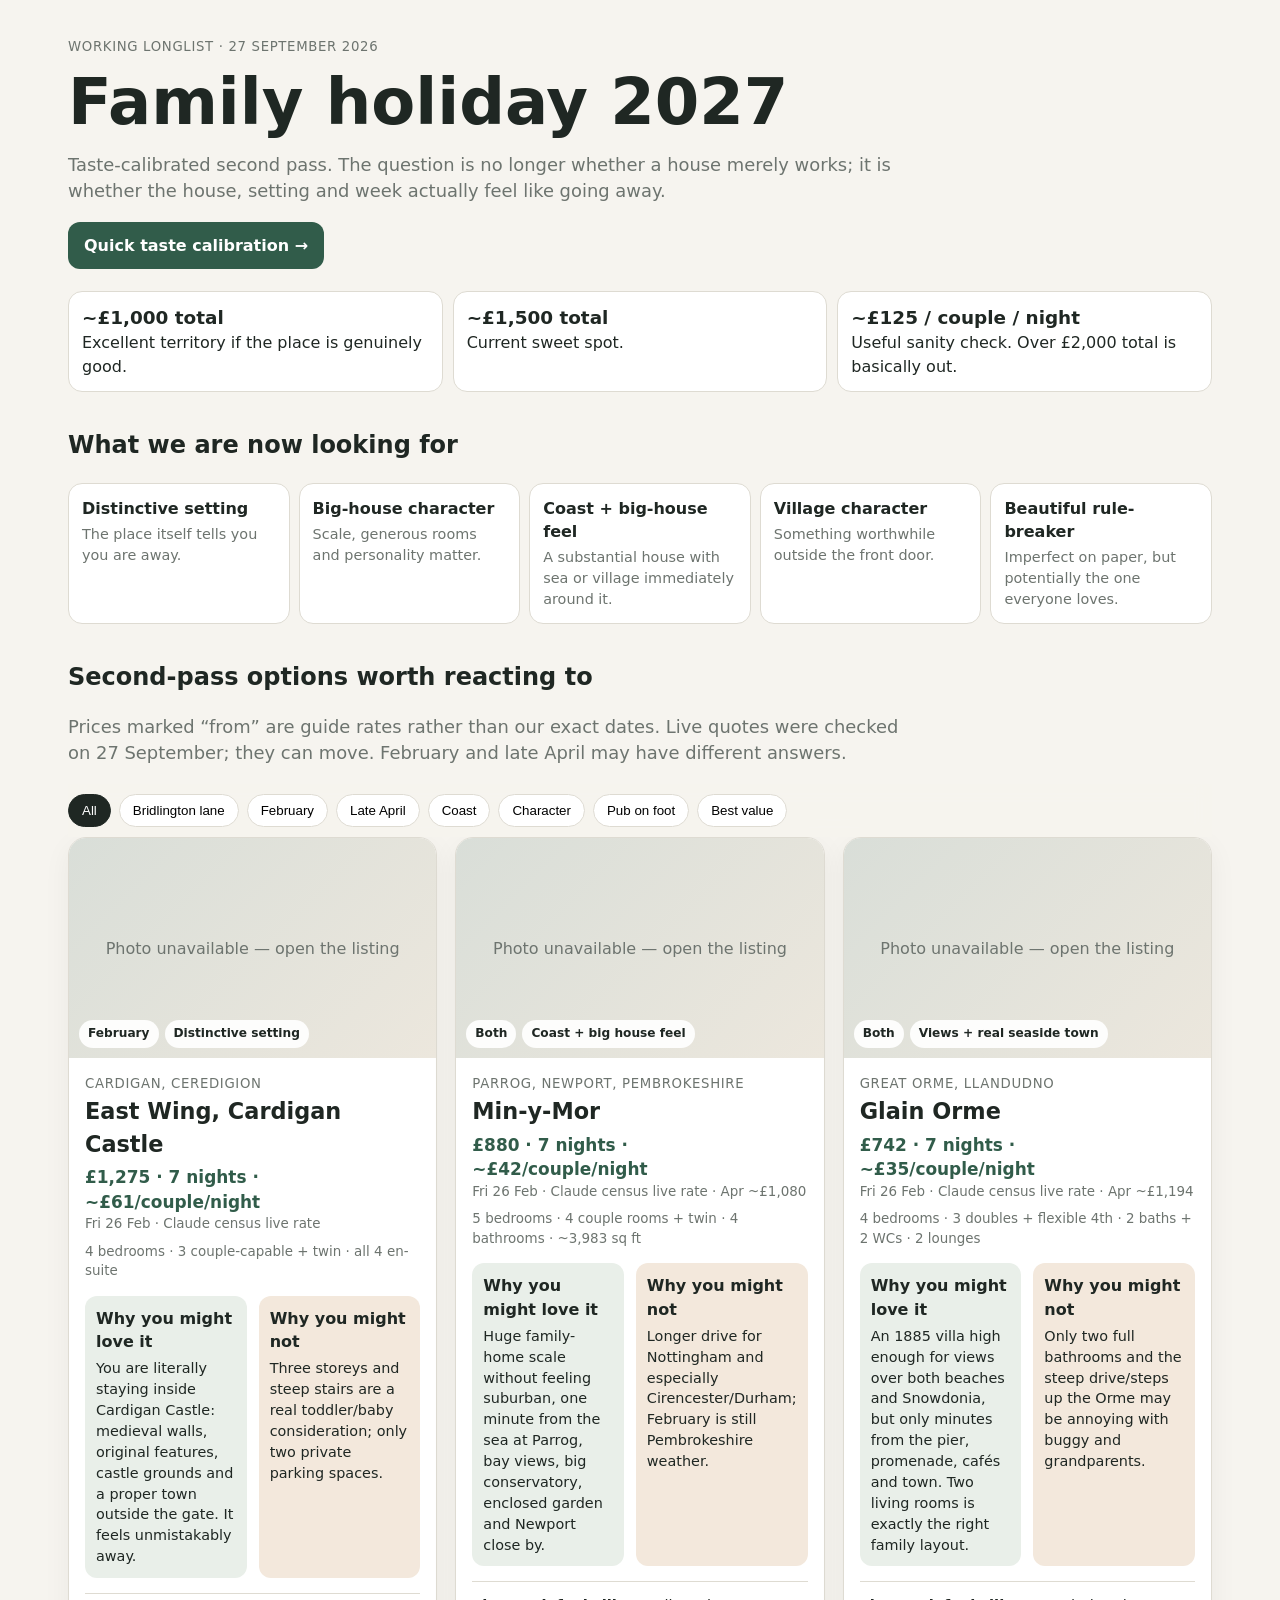
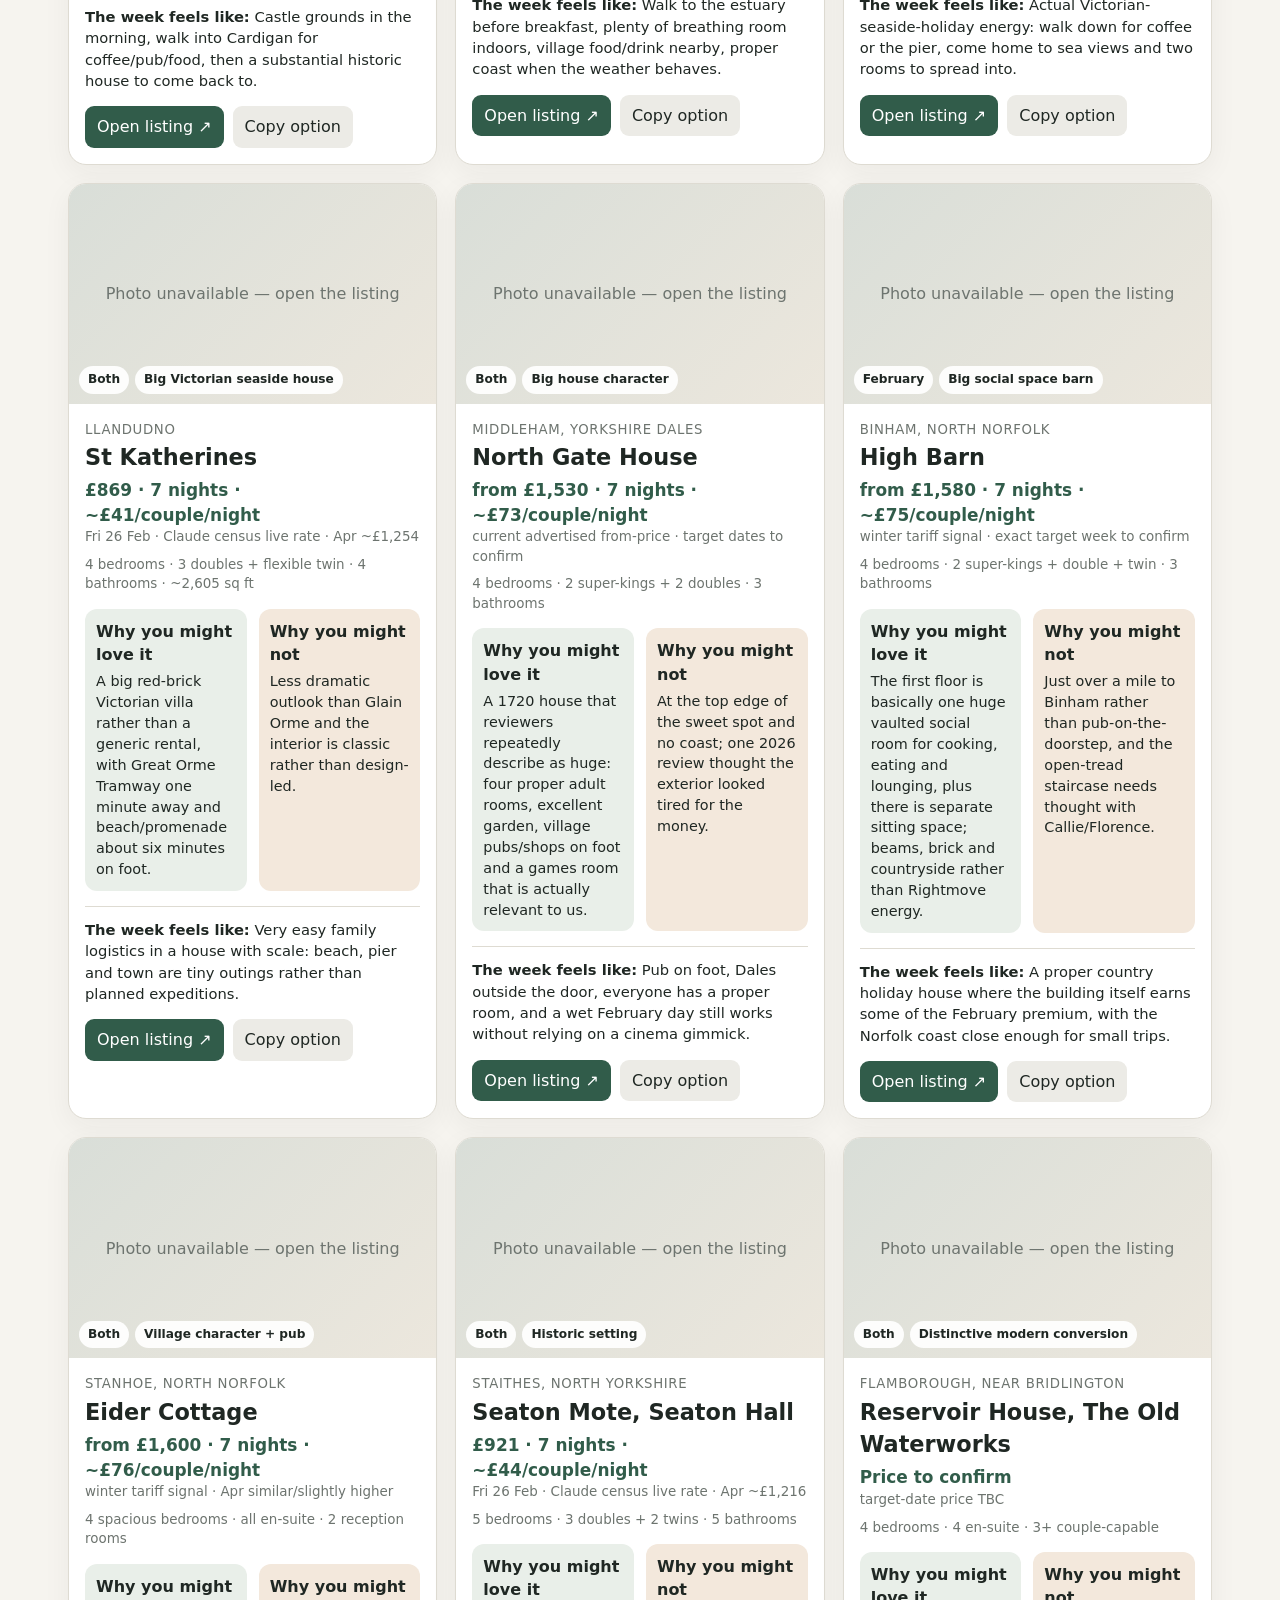
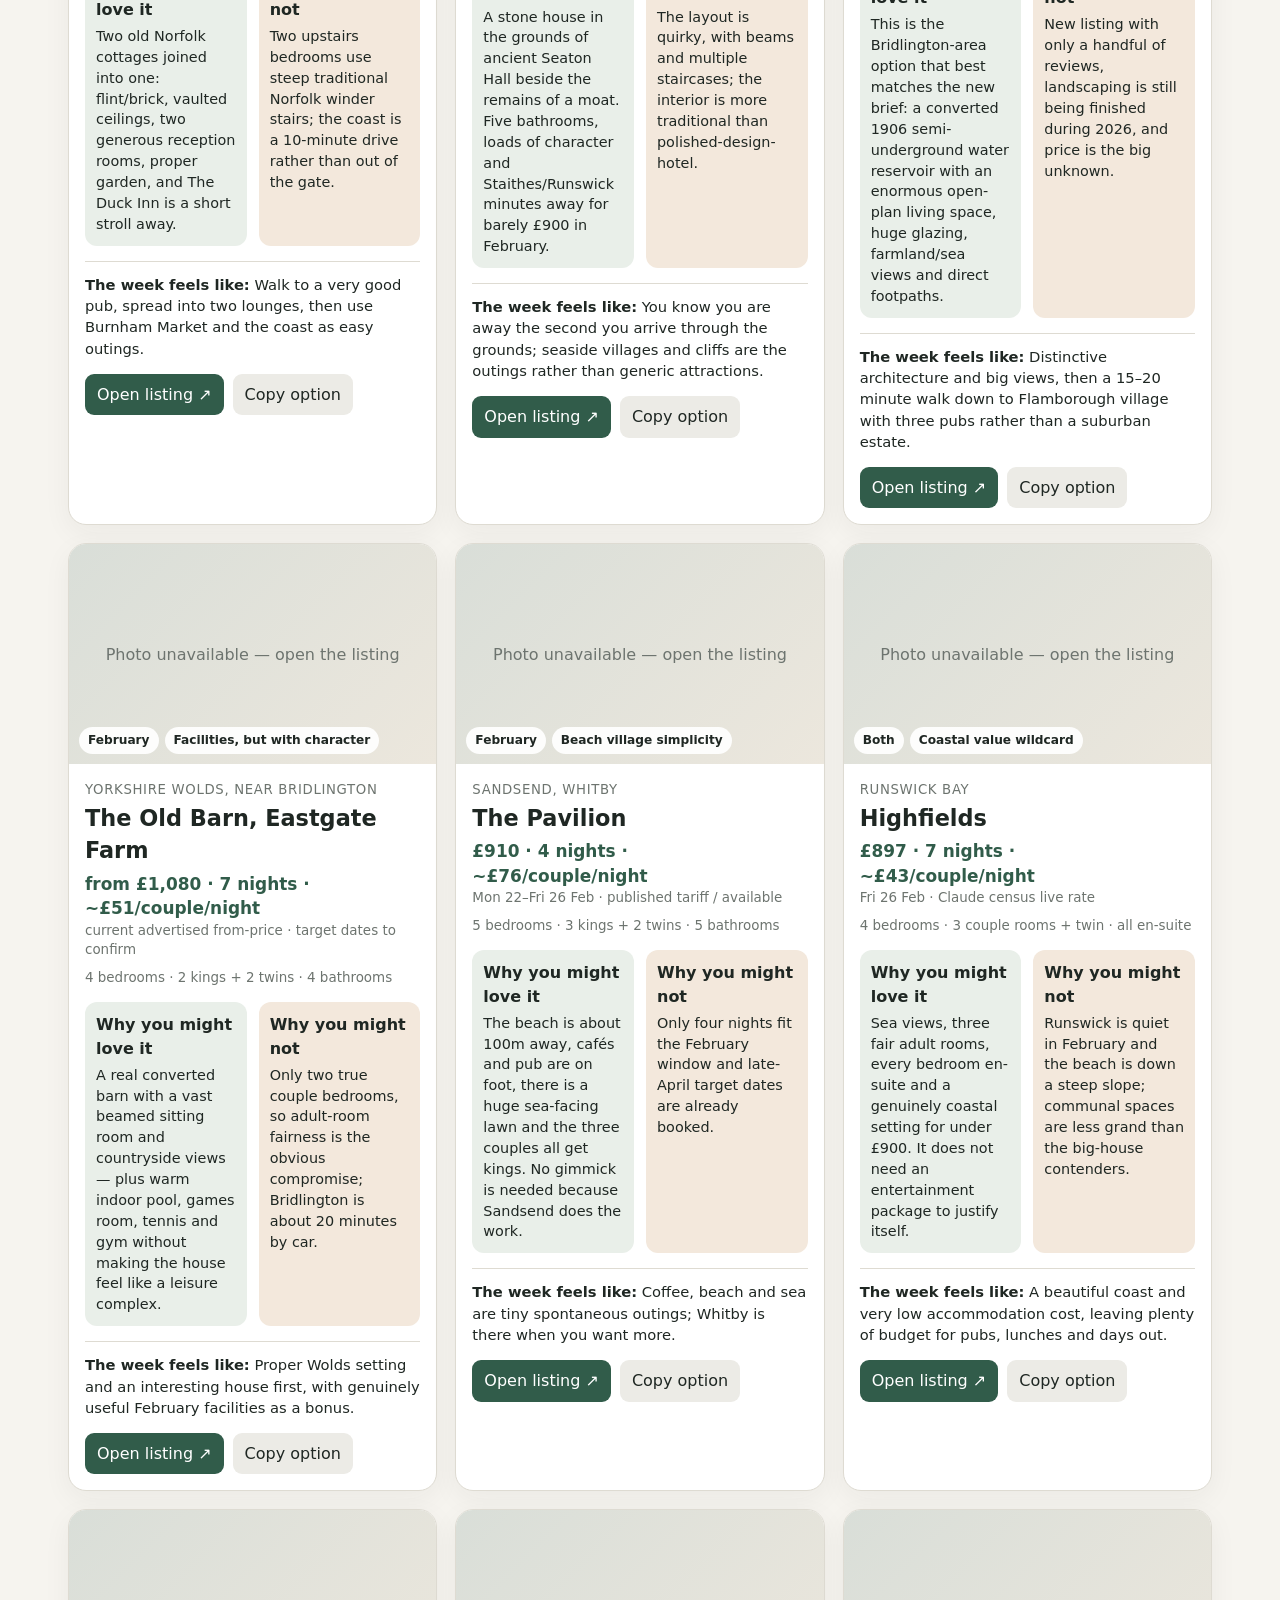
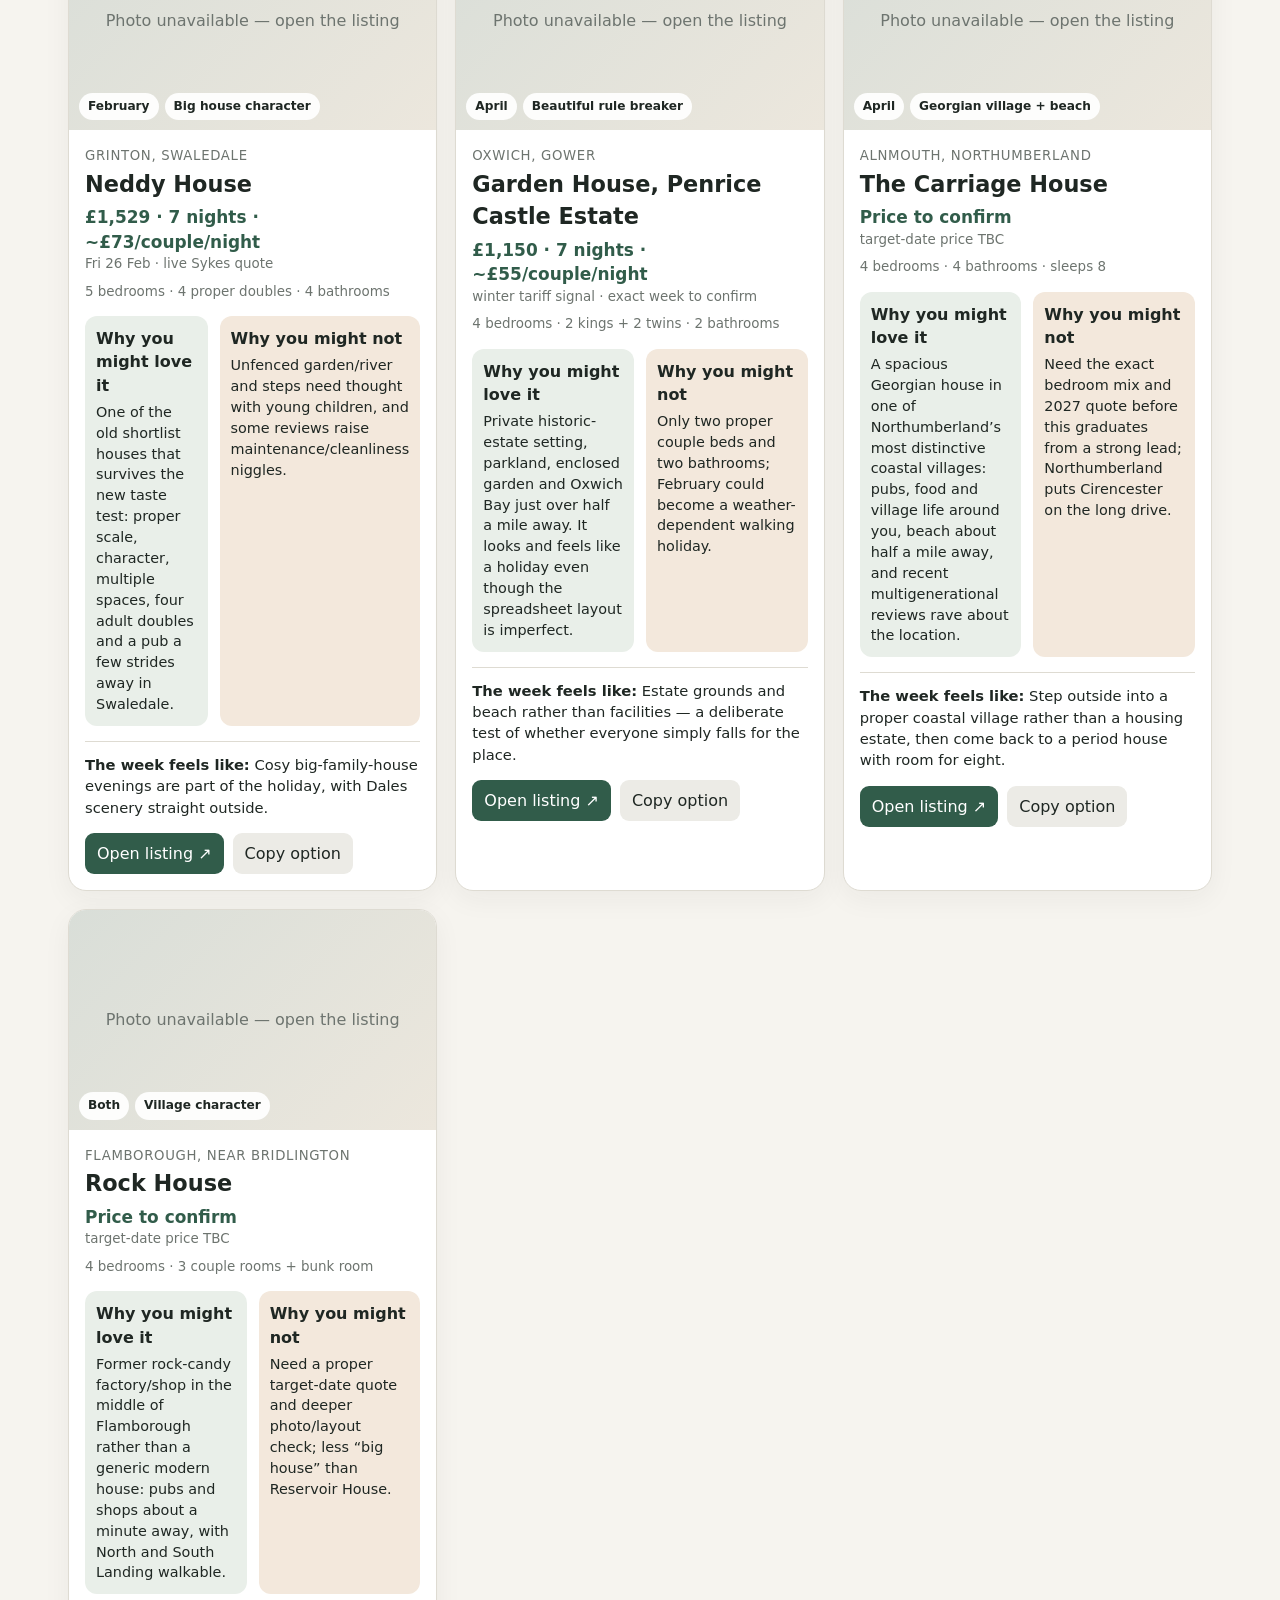
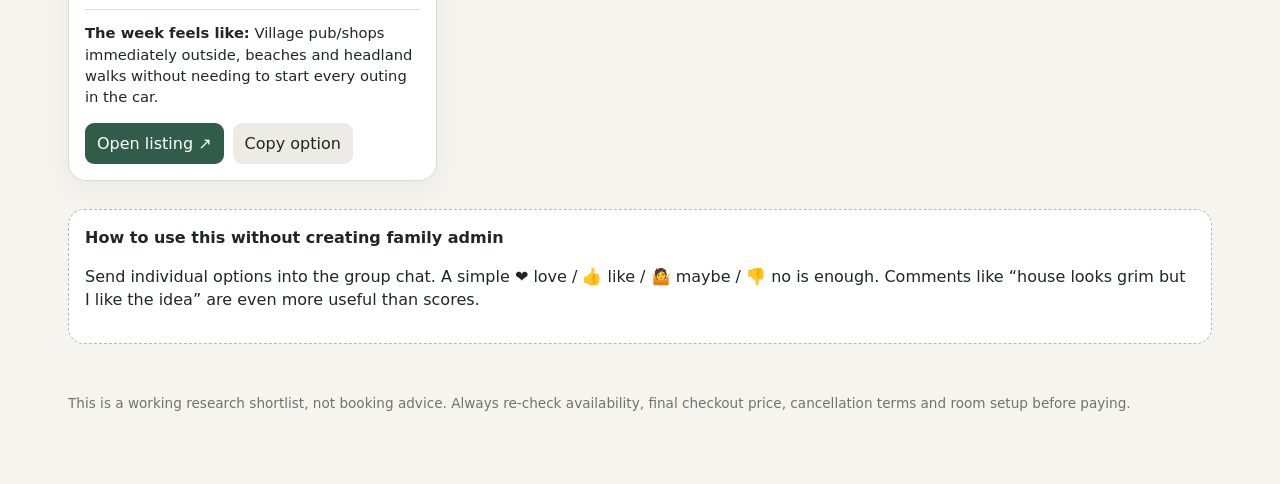
==== commit 69cb4a69: "Update shortlist 2026-09-27" ====
--- a/index.html
+++ b/index.html
@@ -1,6 +1,6 @@
 <!doctype html><html lang="en"><head><meta charset="utf-8"><meta name="viewport" content="width=device-width,initial-scale=1"><meta name="robots" content="noindex,nofollow"><title>Family holiday 2027</title><style>
 :root{--bg:#f6f4ef;--card:#fff;--ink:#1f2723;--muted:#6d746f;--line:#dedbd2;--accent:#315c4a;--soft:#e9efe9;--warm:#f3e8dc}*{box-sizing:border-box}body{margin:0;background:var(--bg);color:var(--ink);font-family:ui-sans-serif,system-ui,-apple-system,BlinkMacSystemFont,"Segoe UI",sans-serif;line-height:1.45}main{max-width:1180px;margin:auto;padding:24px 18px 70px}h1{font-size:clamp(2.1rem,5vw,4rem);line-height:1;margin:.2em 0}.lede{font-size:1.12rem;max-width:850px;color:var(--muted)}.budget{display:grid;grid-template-columns:repeat(3,1fr);gap:10px;margin:22px 0}.budget div,.style{background:var(--card);border:1px solid var(--line);border-radius:14px;padding:13px}.budget strong{display:block;font-size:1.15rem}.styles{display:grid;grid-template-columns:repeat(auto-fit,minmax(190px,1fr));gap:9px;margin:14px 0 26px}.style span{display:block;color:var(--muted);font-size:.9rem;margin-top:4px}h2{margin-top:36px}.filters{display:flex;gap:8px;flex-wrap:wrap;position:sticky;top:0;background:rgba(246,244,239,.94);backdrop-filter:blur(8px);padding:10px 0;z-index:5}.filter{border:1px solid var(--line);background:var(--card);border-radius:999px;padding:8px 13px;cursor:pointer}.filter.active{background:var(--ink);color:white;border-color:var(--ink)}.grid{display:grid;grid-template-columns:repeat(auto-fit,minmax(320px,1fr));gap:18px}.card{background:var(--card);border:1px solid var(--line);border-radius:18px;overflow:hidden;box-shadow:0 8px 28px rgba(30,40,34,.05)}.card.hide{display:none}.pic{height:220px;background:linear-gradient(135deg,#d9ded8,#ece7dd);position:relative;overflow:hidden}.pic img{width:100%;height:100%;object-fit:cover}.pic.broken:after{content:'Photo unavailable — open the listing';position:absolute;inset:0;display:grid;place-items:center;color:var(--muted)}.chips{position:absolute;left:10px;bottom:10px;display:flex;gap:6px;flex-wrap:wrap}.tag{background:rgba(255,255,255,.92);border-radius:999px;padding:5px 9px;font-size:.76rem;font-weight:700}.body{padding:16px}.where{font-size:.83rem;color:var(--muted);text-transform:uppercase;letter-spacing:.05em}h3{font-size:1.4rem;margin:2px 0 5px}.price{font-size:1.06rem;font-weight:800;color:var(--accent)}.note,.rooms{font-size:.84rem;color:var(--muted)}.rooms{margin-top:8px}.split{display:grid;grid-template-columns:1fr 1fr;gap:12px;margin:15px 0}.split>div{border-radius:12px;padding:11px;background:var(--soft)}.split>div+div{background:var(--warm)}.split p{font-size:.9rem;margin:5px 0 0}.feel{border-top:1px solid var(--line);padding-top:12px;font-size:.92rem}.actions{display:flex;gap:9px;margin-top:15px}.actions a,.actions button{font:inherit;text-decoration:none;border:0;border-radius:9px;padding:9px 12px;cursor:pointer}.actions a{background:var(--accent);color:#fff}.actions button{background:#ecebe6;color:var(--ink)}.reaction{background:#fff;border:1px dashed #bbb5aa;border-radius:16px;padding:16px;margin-top:28px}footer{margin-top:50px;color:var(--muted);font-size:.85rem}@media(max-width:650px){.budget{grid-template-columns:1fr}.split{grid-template-columns:1fr}.grid{grid-template-columns:1fr}}
-</style></head><body><main><p class="where">Working longlist · 27 September 2026</p><h1>Family holiday 2027</h1><p class="lede">Not a ranking and not a giant cottage database. These are deliberately different ways the holiday could be good. The useful question is whether the house, the place and the week together make you want to go.</p><p><a href="preferences.html" style="display:inline-block;background:#315c4a;color:white;text-decoration:none;font-weight:800;border-radius:12px;padding:12px 16px">Quick taste calibration →</a></p><div class="budget"><div><strong>~£1,000 total</strong>Excellent territory if the place is genuinely good.</div><div><strong>~£1,500 total</strong>Current sweet spot.</div><div><strong>~£125 / couple / night</strong>Useful sanity check. Over £2,000 total is basically out.</div></div><h2>Different kinds of good</h2><div class="styles"><div class="style"><b>Walk-out coast</b><span>Sea/town on foot; little outings are effortless.</span></div><div class="style"><b>House carries the week</b><span>Pool/cinema/games/social space make bad weather much less important.</span></div><div class="style"><b>Easy family resort</b><span>Maximum toddler convenience; minimum planning.</span></div><div class="style"><b>Ridiculous value</b><span>A good-enough-or-better house leaves lots of money for the week itself.</span></div><div class="style"><b>We just love it</b><span>A deliberate place for emotional appeal to beat the checklist.</span></div></div><h2>Options worth reacting to</h2><p class="lede">Prices marked “from” are guide rates rather than our exact dates. Live quotes were checked on 27 September; they can move. February and late April may have different answers.</p><div class="filters"><button class="filter" data-filter="all" onclick="setFilter('all',this)">All</button><button class="filter" data-filter="bridlington" onclick="setFilter('bridlington',this)">Bridlington lane</button><button class="filter" data-filter="feb" onclick="setFilter('feb',this)">February</button><button class="filter" data-filter="april" onclick="setFilter('april',this)">Late April</button><button class="filter" data-filter="coast" onclick="setFilter('coast',this)">Coast</button><button class="filter" data-filter="pool" onclick="setFilter('pool',this)">Pool</button><button class="filter" data-filter="value" onclick="setFilter('value',this)">Best value</button></div><div class="grid"><article class="card" data-tags="bridlington coast hot-tub feb april"><div class="pic"><img src="https://img.chooseacottage.co.uk/property/109/640/10998197.jpg" alt="" loading="lazy" onerror="this.closest('.pic').classList.add('broken');this.remove()"><div class="chips"><span class="tag">Both</span><span class="tag">Walk out coast</span></div></div><div class="body"><div class="where">North Bridlington</div><h3>The Gables</h3><div class="price">£1,031 · 7 nights · ~£49/couple/night</div><div class="note">Fri 19 Feb · live quote</div><div class="rooms">5 bedrooms · 5 double-capable · 3 bathrooms + WC</div><div class="split"><div><b>Why you might love it</b><p>A genuinely nice big house near North Beach: hot tub, enclosed garden, open fire and fair bedrooms for all three couples.</p></div><div><b>Why you might not</b><p>Only two on-site parking spaces; no private pool, so swimming means Leisure World.</p></div></div><div class="feel"><b>The week feels like:</b> Easy beach/promenade mornings, Sewerby nearby, then a sociable house to come back to.</div><div class="actions"><a href="https://www.cottages.com/cottages/the-gables-uk36636" target="_blank" rel="noopener">Open listing ↗</a><button onclick="copyOption('gables')">Copy option</button></div></div></article><article class="card" data-tags="bridlington coast hot-tub feb april"><div class="pic"><img src="https://img.chooseacottage.co.uk/property/111/640/11168562.jpg" alt="" loading="lazy" onerror="this.closest('.pic').classList.add('broken');this.remove()"><div class="chips"><span class="tag">Both</span><span class="tag">Walk out coast</span></div></div><div class="body"><div class="where">Bridlington</div><h3>Linden Manor</h3><div class="price">from £917 · 7 nights · ~£44/couple/night</div><div class="note">current low-season from-price · target dates TBC</div><div class="rooms">4 bedrooms · all king/double-capable · 3 bathrooms + WC</div><div class="split"><div><b>Why you might love it</b><p>Possibly the cleanest three-couple layout in Bridlington: beautiful open-plan social space, enclosed garden, hot tub and parking for three cars.</p></div><div><b>Why you might not</b><p>The £917 is a guide rate, not yet a target-date quote; no games room or private pool.</p></div></div><div class="feel"><b>The week feels like:</b> More “lovely family house near the sea” than “facilities complex”.</div><div class="actions"><a href="https://www.cottages.com/cottages/linden-manor-uk40993" target="_blank" rel="noopener">Open listing ↗</a><button onclick="copyOption('linden')">Copy option</button></div></div></article><article class="card" data-tags="bridlington coast hot-tub feb april"><div class="pic"><img src="https://img.chooseacottage.co.uk/property/114/640/11435317.jpg" alt="" loading="lazy" onerror="this.closest('.pic').classList.add('broken');this.remove()"><div class="chips"><span class="tag">Both</span><span class="tag">Beachfront ish house</span></div></div><div class="body"><div class="where">South Beach, Bridlington</div><h3>Sandcastles</h3><div class="price">from £1,302 · 7 nights · ~£62/couple/night</div><div class="note">current low-season from-price · target dates TBC</div><div class="rooms">5 bedrooms · 5 double-capable · 4 bathrooms + WC</div><div class="split"><div><b>Why you might love it</b><p>About 100 yards from South Beach, second lounge, enclosed garden, hot tub, baby kit and parking for five. This one ticks boxes without looking like a compromise.</p></div><div><b>Why you might not</b><p>Guide price only for now; South Beach is a little more resorty than the quieter Sewerby end.</p></div></div><div class="feel"><b>The week feels like:</b> Open the door and you are basically on the promenade; very little car choreography needed.</div><div class="actions"><a href="https://www.cottages.com/cottages/sandcastles-uk47501" target="_blank" rel="noopener">Open listing ↗</a><button onclick="copyOption('sandcastles')">Copy option</button></div></div></article><article class="card" data-tags="bridlington coast pool feb"><div class="pic"><img src="https://images-cdn.sykesassets.co.uk/images/property_images/1500x1125/1104755/sc_1658237206_1104755_2.jpeg" alt="" loading="lazy" onerror="this.closest('.pic').classList.add('broken');this.remove()"><div class="chips"><span class="tag">February</span><span class="tag">Facilities first coast</span></div></div><div class="body"><div class="where">North Bridlington</div><h3>Nightingales</h3><div class="price">£1,258 · 7 nights · ~£60/couple/night</div><div class="note">Mon 22 / Fri 26 Feb · live quote</div><div class="rooms">5 bedrooms · 5 doubles · 3 bathrooms</div><div class="split"><div><b>Why you might love it</b><p>The headline brief in one property: five doubles, indoor heated pool, beach and pub walkable, and a sensible February price.</p></div><div><b>Why you might not</b><p>Upside-down layout, owner lives downstairs, and one review reported a cold pool / poor pool-house roof. It may be better on paper than in real life.</p></div></div><div class="feel"><b>The week feels like:</b> The useful experiment: does having the pool at home outweigh the less-polished accommodation?</div><div class="actions"><a href="https://www.sykescottages.co.uk/cottage/North-York-Moors-Coast-Sewerby-Cott/Nightingales-1104755.html" target="_blank" rel="noopener">Open listing ↗</a><button onclick="copyOption('nightingales')">Copy option</button></div></div></article><article class="card" data-tags="bridlington value feb april"><div class="pic"><img src="https://images.snaptrip.com/optim/image/file/85899070/hero_adffba07-6266-487b-a1cd-e67c8fff8a6a.jpg" alt="" loading="lazy" onerror="this.closest('.pic').classList.add('broken');this.remove()"><div class="chips"><span class="tag">Both</span><span class="tag">Value coastal base</span></div></div><div class="body"><div class="where">Bempton</div><h3>The Roost</h3><div class="price">£1,046 · 7 nights · ~£50/couple/night</div><div class="note">Feb · live quote</div><div class="rooms">4 bedrooms · 3 couple rooms + twin · all en-suite</div><div class="split"><div><b>Why you might love it</b><p>Excellent value and an unusually fair practical layout: every bedroom en-suite, big garden, Bempton on the doorstep.</p></div><div><b>Why you might not</b><p>No pool or playroom, and this is village/car territory rather than walking straight onto Bridlington prom.</p></div></div><div class="feel"><b>The week feels like:</b> Spend surprisingly little on the house, then use Bridlington/Sewerby/Filey as the holiday.</div><div class="actions"><a href="https://big-cottages.com/properties/united-kingdom/england/yorkshire-and-the-humber/east-yorkshire/bridlington/the-roost-28ab997e-2930-466a-8a29-b5b168bd3b8d" target="_blank" rel="noopener">Open listing ↗</a><button onclick="copyOption('roost')">Copy option</button></div></div></article><article class="card" data-tags="bridlington value feb april"><div class="pic"><img src="https://images-cdn.sykesassets.co.uk/images/property_images/600x450/947040/sc_1747317544_947040_67.jpg" alt="" loading="lazy" onerror="this.closest('.pic').classList.add('broken');this.remove()"><div class="chips"><span class="tag">Both</span><span class="tag">Ridiculous value</span></div></div><div class="body"><div class="where">Rudston, near Bridlington</div><h3>Foremans House</h3><div class="price">£949 · 7 nights · ~£45/couple/night</div><div class="note">Fri 26 Feb · live quote</div><div class="rooms">5 bedrooms · 3 couple rooms + 2 twins · 4 bathrooms</div><div class="split"><div><b>Why you might love it</b><p>At the right Friday start this is almost absurd value, with strong reviews, enough adult doubles and four bathrooms.</p></div><div><b>Why you might not</b><p>The cheap rate is date-sensitive and you drive for basically every outing; nothing flashy on site.</p></div></div><div class="feel"><b>The week feels like:</b> A very comfortable cheap base that leaves lots of budget for the actual week.</div><div class="actions"><a href="https://www.sykescottages.co.uk/cottage/North-York-Moors-Coast-Rudston/Foremans-House-947040.html" target="_blank" rel="noopener">Open listing ↗</a><button onclick="copyOption('foremans')">Copy option</button></div></div></article><article class="card" data-tags="bridlington value hot-tub feb april"><div class="pic"><img src="https://images-cdn.sykesassets.co.uk/images/property_images/600x450/1166131/sc_1790241958_1166131_58.jpg?access=3914T3864T840" alt="" loading="lazy" onerror="this.closest('.pic').classList.add('broken');this.remove()"><div class="chips"><span class="tag">Both</span><span class="tag">Polished value house</span></div></div><div class="body"><div class="where">Harpham, near Bridlington</div><h3>Courtenay House</h3><div class="price">£1,059 · 7 nights · ~£50/couple/night</div><div class="note">Fri 26 Feb · live quote</div><div class="rooms">4 bedrooms · 4 doubles · 4 bathrooms</div><div class="split"><div><b>Why you might love it</b><p>Four proper doubles, four bathrooms, hot tub and a village pub for roughly £1k. Very little bedroom politics.</p></div><div><b>Why you might not</b><p>The house is doing the work; beach, pools and toddler outings all involve a drive.</p></div></div><div class="feel"><b>The week feels like:</b> A grown-up house with easy evenings, using the coast as a series of day trips.</div><div class="actions"><a href="https://www.sykescottages.co.uk/cottage/East-Riding-of-Yorkshire-Harpham/Courtenay-House-1166131.html" target="_blank" rel="noopener">Open listing ↗</a><button onclick="copyOption('courtenay')">Copy option</button></div></div></article><article class="card" data-tags="whitby cinema games feb"><div class="pic"><img src="https://img.chooseacottage.co.uk/property/110/640/11055356.jpg" alt="" loading="lazy" onerror="this.closest('.pic').classList.add('broken');this.remove()"><div class="chips"><span class="tag">February</span><span class="tag">House carries the week</span></div></div><div class="body"><div class="where">Briggswath, Whitby</div><h3>Grande View</h3><div class="price">£1,426 · 7 nights · ~£68/couple/night</div><div class="note">Fri 26 Feb · live quote</div><div class="rooms">4 bedrooms · 4 double-capable · 4 bathrooms</div><div class="split"><div><b>Why you might love it</b><p>Cinema room, games room, enclosed garden, huge social spaces and optional hot tub while still only about 3 miles from Whitby.</p></div><div><b>Why you might not</b><p>Multiple levels and not walk-out seaside; the hot tub costs extra.</p></div></div><div class="feel"><b>The week feels like:</b> A wet February day is still a proper holiday day without leaving the house.</div><div class="actions"><a href="https://www.cottages.com/cottages/grande-view-uk38330" target="_blank" rel="noopener">Open listing ↗</a><button onclick="copyOption('grande-view')">Copy option</button></div></div></article><article class="card" data-tags="whitby coast value april"><div class="pic"><img src="https://img.chooseacottage.co.uk/property/112/640/11285719.jpg" alt="" loading="lazy" onerror="this.closest('.pic').classList.add('broken');this.remove()"><div class="chips"><span class="tag">April</span><span class="tag">Lovely coastal wildcard</span></div></div><div class="body"><div class="where">Runswick Bay</div><h3>Highfields</h3><div class="price">£897 · 7 nights · ~£43/couple/night</div><div class="note">Fri 26 Feb · live quote</div><div class="rooms">4 bedrooms · 3 couple rooms + twin · 4 bathrooms</div><div class="split"><div><b>Why you might love it</b><p>Sea views, three good couple rooms, every bedroom en-suite and a shockingly low price for a house that feels like an actual coastal holiday.</p></div><div><b>Why you might not</b><p>Runswick is quiet in February and the beach is down a steep slope; no pool or indoor gimmicks.</p></div></div><div class="feel"><b>The week feels like:</b> The test of whether a beautiful coast and a lovely house matter more than facilities.</div><div class="actions"><a href="https://www.cottages.com/cottages/highfields-uk43261" target="_blank" rel="noopener">Open listing ↗</a><button onclick="copyOption('highfields')">Copy option</button></div></div></article><article class="card" data-tags="whitby coast feb"><div class="pic"><img src="https://images.promotemyplace.com/Uploads/Property/912/PavilionFrontViewClose.jpg?width=1200&amp;height=750&amp;grow=1&amp;scale=both&amp;mode=max&amp;quality=85&amp;v=20240501112809" alt="" loading="lazy" onerror="this.closest('.pic').classList.add('broken');this.remove()"><div class="chips"><span class="tag">February</span><span class="tag">Walk to the sea house</span></div></div><div class="body"><div class="where">Sandsend, Whitby</div><h3>The Pavilion</h3><div class="price">£910 · 4 nights · ~£76/couple/night</div><div class="note">Mon 22–Fri 26 Feb · published tariff / available</div><div class="rooms">5 bedrooms · 3 kings + 2 twins · 5 bathrooms</div><div class="split"><div><b>Why you might love it</b><p>Beach about 100m away, cafés and pub on foot, huge sea-facing lawn and three king bedrooms. This is location doing the heavy lifting.</p></div><div><b>Why you might not</b><p>Only four nights fit the target Feb window; no pool/playroom and late-April target dates are already booked.</p></div></div><div class="feel"><b>The week feels like:</b> Coffee, sand and sea can be a tiny outing rather than a planned expedition.</div><div class="actions"><a href="https://www.sandsendpavilion.co.uk/rates" target="_blank" rel="noopener">Open listing ↗</a><button onclick="copyOption('pavilion')">Copy option</button></div></div></article><article class="card" data-tags="filey pool resort coast feb april"><div class="pic"><img src="https://www.fileybaydirect.com/wp-content/uploads/2026/04/192004209-scaled.jpg" alt="" loading="lazy" onerror="this.closest('.pic').classList.add('broken');this.remove()"><div class="chips"><span class="tag">Both</span><span class="tag">Easy coastal resort</span></div></div><div class="body"><div class="where">The Bay, Filey</div><h3>Sailaway Cottage</h3><div class="price">from £1,005 · 7 nights · ~£48/couple/night</div><div class="note">advertised from-price · exact target date TBC</div><div class="rooms">4 bedrooms · 4 double-capable · 3 bathrooms</div><div class="split"><div><b>Why you might love it</b><p>Very strong layout plus pool, gym, pub and playground close by, with the beach path around ten minutes away.</p></div><div><b>Why you might not</b><p>It is a purpose-built holiday village; if the resort feel grates, all the convenience in the world will not fix that.</p></div></div><div class="feel"><b>The week feels like:</b> The easy-mode version of a Yorkshire-coast week.</div><div class="actions"><a href="https://www.fileybaydirect.com/accommodation/sailaway-cottage/" target="_blank" rel="noopener">Open listing ↗</a><button onclick="copyOption('sailaway')">Copy option</button></div></div></article><article class="card" data-tags="somerset pool cinema feb"><div class="pic"><img src="https://www.lilycombe.co.uk/uploads/images/Gallery/gardenhouse/_DSF3006.jpg" alt="" loading="lazy" onerror="this.closest('.pic').classList.add('broken');this.remove()"><div class="chips"><span class="tag">February</span><span class="tag">House carries the week</span></div></div><div class="body"><div class="where">Chewton Mendip, Somerset</div><h3>The Garden House, Lilycombe Farm</h3><div class="price">from £1,535 · 7 nights · ~£73/couple/night</div><div class="note">current from-price · target date TBC</div><div class="rooms">4 bedrooms · 3 huge doubles + twin · 3 bathrooms</div><div class="split"><div><b>Why you might love it</b><p>The strongest pure February proposition I found: 15m indoor pool heated to 30–31°C with private-bookable sessions, cinema/games room, enclosed garden, then Wells/Bath/Bristol nearby.</p></div><div><b>Why you might not</b><p>Near the top of the sweet spot before we even confirm target pricing, and the journey is lopsided for the northern household.</p></div></div><div class="feel"><b>The week feels like:</b> Bad weather barely matters, but you are not trapped on a holiday complex.</div><div class="actions"><a href="https://www.lilycombe.co.uk/the-garden-house.html" target="_blank" rel="noopener">Open listing ↗</a><button onclick="copyOption('lilycombe')">Copy option</button></div></div></article><article class="card" data-tags="dales cinema games feb april"><div class="pic"><img src="https://images-cdn.sykesassets.co.uk/images/property_images/600x450/1144732/sc_1697806913_1144732_1.jpeg?access=3914T3864T840" alt="" loading="lazy" onerror="this.closest('.pic').classList.add('broken');this.remove()"><div class="chips"><span class="tag">Both</span><span class="tag">We just love it</span></div></div><div class="body"><div class="where">Grinton, Swaledale</div><h3>Neddy House</h3><div class="price">£1,529 · 7 nights · ~£73/couple/night</div><div class="note">Fri 26 Feb · live quote</div><div class="rooms">5 bedrooms · 4 proper doubles · 4 bathrooms</div><div class="split"><div><b>Why you might love it</b><p>Three en-suite super-kings, another king, cinema room, games room and a pub a few strides away. It has actual personality.</p></div><div><b>Why you might not</b><p>No sea or pool; unfenced garden/river and steps are less toddler-easy, and some reviews flag maintenance/cleanliness.</p></div></div><div class="feel"><b>The week feels like:</b> A cosy family house where evenings are genuinely part of the holiday.</div><div class="actions"><a href="https://www.sykescottages.co.uk/cottage/North-York-Moors-Coast-Grinton/Neddy-House-1144732.html" target="_blank" rel="noopener">Open listing ↗</a><button onclick="copyOption('neddy')">Copy option</button></div></div></article><article class="card" data-tags="resort pool value feb"><div class="pic"><img src="https://centerparcs.scene7.com/is/image/centerparcs/woodland_lodge_wo_940x520" alt="" loading="lazy" onerror="this.closest('.pic').classList.add('broken');this.remove()"><div class="chips"><span class="tag">February</span><span class="tag">Easy family resort</span></div></div><div class="body"><div class="where">Bedfordshire</div><h3>Center Parcs Woburn</h3><div class="price">£559 · 4 nights · ~£47/couple/night</div><div class="note">Mon 22–Fri 26 Feb · live quote</div><div class="rooms">4-bed Woodland Lodge · 2 doubles + 2 twins · 2 bathrooms</div><div class="split"><div><b>Why you might love it</b><p>The control experiment: absurdly easy with two tiny children, excellent swimming and soft play, all-weather, and ridiculously cheap after half-term.</p></div><div><b>Why you might not</b><p>One couple gets twins, activities/food add up, and it may simply not feel like the kind of family holiday you want.</p></div></div><div class="feel"><b>The week feels like:</b> Almost zero logistical friction; very little discovery required.</div><div class="actions"><a href="https://www.centerparcs.co.uk/discover-center-parcs/holiday-locations/woburn-forest.html" target="_blank" rel="noopener">Open listing ↗</a><button onclick="copyOption('woburn')">Copy option</button></div></div></article><article class="card" data-tags="north-wales coast town hot-tub feb april"><div class="pic"><img src="https://www.walestouristsonline.co.uk/wp-content/uploads/2026/06/01-127.jpg" alt="" loading="lazy" onerror="this.closest('.pic').classList.add('broken');this.remove()"><div class="chips"><span class="tag">Both</span><span class="tag">Real seaside town</span></div></div><div class="body"><div class="where">Llandudno</div><h3>The Railway Cottage</h3><div class="price">from £1,079 · 7 nights · ~£51/couple/night</div><div class="note">current published from-price · target date TBC</div><div class="rooms">4 bedrooms · 3 doubles + twin · 3 bathrooms</div><div class="split"><div><b>Why you might love it</b><p>Exactly the town-first proposition: three proper doubles, enclosed garden, hot tub and parking for three, with pub/shop 0.2mi and North Shore about half a mile away.</p></div><div><b>Why you might not</b><p>No on-site child facility and train station nearby; the guide price needs a real 2027 quote.</p></div></div><div class="feel"><b>The week feels like:</b> Promenade, pier, cafés and little outings on foot, with North Wales attractions for bigger days.</div><div class="actions"><a href="https://www.booking.com/hotel/gb/the-railway-cottage-llandudno.en-gb.html" target="_blank" rel="noopener">Open listing ↗</a><button onclick="copyOption('railway')">Copy option</button></div></div></article><article class="card" data-tags="anglesey coast cinema games april"><div class="pic"><img src="https://images-cdn.sykesassets.co.uk/images/property_images/600x450/1155679/sc_1734957551_1155679_1.jpeg?access=3914T3864T840" alt="" loading="lazy" onerror="this.closest('.pic').classList.add('broken');this.remove()"><div class="chips"><span class="tag">April</span><span class="tag">We just love it</span></div></div><div class="body"><div class="where">Rhosneigr, Anglesey</div><h3>Swyn Llyr</h3><div class="price">£1,664 · 4 nights · ~£139/couple/night</div><div class="note">Mon 22 Feb · live quote</div><div class="rooms">6 bedrooms · 4 doubles · 6 bathrooms</div><div class="split"><div><b>Why you might love it</b><p>Cinema, two games rooms, hot tub, four en-suite doubles and the beach/village within a few minutes. It looks like a special house.</p></div><div><b>Why you might not</b><p>At ~£139/couple/night it is above the sweet-spot sanity check, and February Rhosneigr can be windswept and partly shut.</p></div></div><div class="feel"><b>The week feels like:</b> A wow-house in a proper beach village; much easier to justify in spring.</div><div class="actions"><a href="https://www.sykescottages.co.uk/cottage/North-Wales-Snowdonia-Rhosneigr-Sta/Swyn-Llyr-1155679.html" target="_blank" rel="noopener">Open listing ↗</a><button onclick="copyOption('swyn')">Copy option</button></div></div></article><article class="card" data-tags="gower coast value april"><div class="pic"><img src="https://penricecastle.co.uk/wp-content/uploads/2025/04/Garden-House-scaled.jpg" alt="" loading="lazy" onerror="this.closest('.pic').classList.add('broken');this.remove()"><div class="chips"><span class="tag">April</span><span class="tag">Beautiful rule breaker</span></div></div><div class="body"><div class="where">Oxwich, Gower</div><h3>Garden House, Penrice Castle Estate</h3><div class="price">£1,150 · 7 nights · ~£55/couple/night</div><div class="note">winter tariff signal · exact 2027 week to confirm</div><div class="rooms">4 bedrooms · 2 kings + 2 twins · 2 bathrooms</div><div class="split"><div><b>Why you might love it</b><p>A handsome detached house on a private historic estate, enclosed garden, parkland and Oxwich Bay just over half a mile away — for about £55/couple/night.</p></div><div><b>Why you might not</b><p>Only two couple beds and two bathrooms; no indoor pool; in February it risks becoming the walking-led Gower holiday the family already worried about.</p></div></div><div class="feel"><b>The week feels like:</b> The deliberate test of whether everyone simply falls for the place despite it losing the spreadsheet.</div><div class="actions"><a href="https://penricecastle.co.uk/gower-holiday-cottages/garden-house/" target="_blank" rel="noopener">Open listing ↗</a><button onclick="copyOption('penrice')">Copy option</button></div></div></article></div><div class="reaction"><b>How to use this without creating family admin</b><p>Send individual options into the group chat. A simple ❤️ love / 👍 like / 🤷 maybe / 👎 no is enough. Comments like “house looks grim but I like the idea” are even more useful than scores.</p></div><footer>This is a working research shortlist, not booking advice. Always re-check availability, final checkout price, cancellation terms and room setup before paying.</footer></main><script>
+</style></head><body><main><p class="where">Working longlist · 27 September 2026</p><h1>Family holiday 2027</h1><p class="lede">Taste-calibrated second pass. The question is no longer whether a house merely works; it is whether the house, setting and week actually feel like going away.</p><p><a href="preferences.html" style="display:inline-block;background:#315c4a;color:white;text-decoration:none;font-weight:800;border-radius:12px;padding:12px 16px">Quick taste calibration →</a></p><div class="budget"><div><strong>~£1,000 total</strong>Excellent territory if the place is genuinely good.</div><div><strong>~£1,500 total</strong>Current sweet spot.</div><div><strong>~£125 / couple / night</strong>Useful sanity check. Over £2,000 total is basically out.</div></div><h2>What we are now looking for</h2><div class="styles"><div class="style"><b>Distinctive setting</b><span>The place itself tells you you are away.</span></div><div class="style"><b>Big-house character</b><span>Scale, generous rooms and personality matter.</span></div><div class="style"><b>Coast + big-house feel</b><span>A substantial house with sea or village immediately around it.</span></div><div class="style"><b>Village character</b><span>Something worthwhile outside the front door.</span></div><div class="style"><b>Beautiful rule-breaker</b><span>Imperfect on paper, but potentially the one everyone loves.</span></div></div><h2>Second-pass options worth reacting to</h2><p class="lede">Prices marked “from” are guide rates rather than our exact dates. Live quotes were checked on 27 September; they can move. February and late April may have different answers.</p><div class="filters"><button class="filter" data-filter="all" onclick="setFilter('all',this)">All</button><button class="filter" data-filter="bridlington" onclick="setFilter('bridlington',this)">Bridlington lane</button><button class="filter" data-filter="feb" onclick="setFilter('feb',this)">February</button><button class="filter" data-filter="april" onclick="setFilter('april',this)">Late April</button><button class="filter" data-filter="coast" onclick="setFilter('coast',this)">Coast</button><button class="filter" data-filter="character" onclick="setFilter('character',this)">Character</button><button class="filter" data-filter="pub" onclick="setFilter('pub',this)">Pub on foot</button><button class="filter" data-filter="value" onclick="setFilter('value',this)">Best value</button></div><div class="grid"><article class="card" data-tags="character wales town feb value"><div class="pic"><img src="https://wwhc-staging.imgix.net/10876/VKnN5d091FwYkIrxgkKI6T718KIyLUcZd2oLmqxI.jpg?width=1200&amp;fm=webp" alt="" loading="lazy" onerror="this.closest('.pic').classList.add('broken');this.remove()"><div class="chips"><span class="tag">February</span><span class="tag">Distinctive setting</span></div></div><div class="body"><div class="where">Cardigan, Ceredigion</div><h3>East Wing, Cardigan Castle</h3><div class="price">£1,275 · 7 nights · ~£61/couple/night</div><div class="note">Fri 26 Feb · Claude census live rate</div><div class="rooms">4 bedrooms · 3 couple-capable + twin · all 4 en-suite</div><div class="split"><div><b>Why you might love it</b><p>You are literally staying inside Cardigan Castle: medieval walls, original features, castle grounds and a proper town outside the gate. It feels unmistakably away.</p></div><div><b>Why you might not</b><p>Three storeys and steep stairs are a real toddler/baby consideration; only two private parking spaces.</p></div></div><div class="feel"><b>The week feels like:</b> Castle grounds in the morning, walk into Cardigan for coffee/pub/food, then a substantial historic house to come back to.</div><div class="actions"><a href="https://www.westwalesholidaycottages.co.uk/property/east-wing-cardigan-castle" target="_blank" rel="noopener">Open listing ↗</a><button onclick="copyOption('east-wing')">Copy option</button></div></div></article><article class="card" data-tags="coast wales big-house feb april value"><div class="pic"><img src="https://wwhc-staging.imgix.net/m/property-553/min-y-mor-1-lounge.pqbfwa.jpg?width=1200&amp;fm=webp" alt="" loading="lazy" onerror="this.closest('.pic').classList.add('broken');this.remove()"><div class="chips"><span class="tag">Both</span><span class="tag">Coast + big house feel</span></div></div><div class="body"><div class="where">Parrog, Newport, Pembrokeshire</div><h3>Min-y-Mor</h3><div class="price">£880 · 7 nights · ~£42/couple/night</div><div class="note">Fri 26 Feb · Claude census live rate · Apr ~£1,080</div><div class="rooms">5 bedrooms · 4 couple rooms + twin · 4 bathrooms · ~3,983 sq ft</div><div class="split"><div><b>Why you might love it</b><p>Huge family-home scale without feeling suburban, one minute from the sea at Parrog, bay views, big conservatory, enclosed garden and Newport close by.</p></div><div><b>Why you might not</b><p>Longer drive for Nottingham and especially Cirencester/Durham; February is still Pembrokeshire weather.</p></div></div><div class="feel"><b>The week feels like:</b> Walk to the estuary before breakfast, plenty of breathing room indoors, village food/drink nearby, proper coast when the weather behaves.</div><div class="actions"><a href="https://www.westwalesholidaycottages.co.uk/property/min-y-mor-1" target="_blank" rel="noopener">Open listing ↗</a><button onclick="copyOption('min-y-mor')">Copy option</button></div></div></article><article class="card" data-tags="coast wales town views feb april value"><div class="pic"><img src="https://props.toadhallcottages.co.uk/properties/fullscreen/NW298/336495pj2--743695_glainorme_199.jpg" alt="" loading="lazy" onerror="this.closest('.pic').classList.add('broken');this.remove()"><div class="chips"><span class="tag">Both</span><span class="tag">Views + real seaside town</span></div></div><div class="body"><div class="where">Great Orme, Llandudno</div><h3>Glain Orme</h3><div class="price">£742 · 7 nights · ~£35/couple/night</div><div class="note">Fri 26 Feb · Claude census live rate · Apr ~£1,194</div><div class="rooms">4 bedrooms · 3 doubles + flexible 4th · 2 baths + 2 WCs · 2 lounges</div><div class="split"><div><b>Why you might love it</b><p>An 1885 villa high enough for views over both beaches and Snowdonia, but only minutes from the pier, promenade, cafés and town. Two living rooms is exactly the right family layout.</p></div><div><b>Why you might not</b><p>Only two full bathrooms and the steep drive/steps up the Orme may be annoying with buggy and grandparents.</p></div></div><div class="feel"><b>The week feels like:</b> Actual Victorian-seaside-holiday energy: walk down for coffee or the pier, come home to sea views and two rooms to spread into.</div><div class="actions"><a href="https://www.northwalesholidaycottages.co.uk/holiday-cottages/glain-orme/4968" target="_blank" rel="noopener">Open listing ↗</a><button onclick="copyOption('glain-orme')">Copy option</button></div></div></article><article class="card" data-tags="coast wales town feb april value"><div class="pic"><img src="https://props.toadhallcottages.co.uk/properties/fullscreen/NW599/ep3ax5is--668341_stkatherinesexterior19.jpg" alt="" loading="lazy" onerror="this.closest('.pic').classList.add('broken');this.remove()"><div class="chips"><span class="tag">Both</span><span class="tag">Big Victorian seaside house</span></div></div><div class="body"><div class="where">Llandudno</div><h3>St Katherines</h3><div class="price">£869 · 7 nights · ~£41/couple/night</div><div class="note">Fri 26 Feb · Claude census live rate · Apr ~£1,254</div><div class="rooms">4 bedrooms · 3 doubles + flexible twin · 4 bathrooms · ~2,605 sq ft</div><div class="split"><div><b>Why you might love it</b><p>A big red-brick Victorian villa rather than a generic rental, with Great Orme Tramway one minute away and beach/promenade about six minutes on foot.</p></div><div><b>Why you might not</b><p>Less dramatic outlook than Glain Orme and the interior is classic rather than design-led.</p></div></div><div class="feel"><b>The week feels like:</b> Very easy family logistics in a house with scale: beach, pier and town are tiny outings rather than planned expeditions.</div><div class="actions"><a href="https://www.northwalesholidaycottages.co.uk/holiday-cottages/st-katherines/4973" target="_blank" rel="noopener">Open listing ↗</a><button onclick="copyOption('st-katherines')">Copy option</button></div></div></article><article class="card" data-tags="character dales pub games feb april"><div class="pic"><img src="https://www.jollyhols.co.uk/holiday-cottages-photos/83260/580/000.webp" alt="" loading="lazy" onerror="this.closest('.pic').classList.add('broken');this.remove()"><div class="chips"><span class="tag">Both</span><span class="tag">Big house character</span></div></div><div class="body"><div class="where">Middleham, Yorkshire Dales</div><h3>North Gate House</h3><div class="price">from £1,530 · 7 nights · ~£73/couple/night</div><div class="note">current advertised from-price · target dates to confirm</div><div class="rooms">4 bedrooms · 2 super-kings + 2 doubles · 3 bathrooms</div><div class="split"><div><b>Why you might love it</b><p>A 1720 house that reviewers repeatedly describe as huge: four proper adult rooms, excellent garden, village pubs/shops on foot and a games room that is actually relevant to us.</p></div><div><b>Why you might not</b><p>At the top edge of the sweet spot and no coast; one 2026 review thought the exterior looked tired for the money.</p></div></div><div class="feel"><b>The week feels like:</b> Pub on foot, Dales outside the door, everyone has a proper room, and a wet February day still works without relying on a cinema gimmick.</div><div class="actions"><a href="https://www.holidaycottages.co.uk/cottage/oc-39582-north-gate-house" target="_blank" rel="noopener">Open listing ↗</a><button onclick="copyOption('north-gate')">Copy option</button></div></div></article><article class="card" data-tags="norfolk barn big-house feb"><div class="pic"><img src="https://c621446.ssl.cf3.rackcdn.com/images/cottages/4k/192988011.jpg" alt="" loading="lazy" onerror="this.closest('.pic').classList.add('broken');this.remove()"><div class="chips"><span class="tag">February</span><span class="tag">Big social space barn</span></div></div><div class="body"><div class="where">Binham, North Norfolk</div><h3>High Barn</h3><div class="price">from £1,580 · 7 nights · ~£75/couple/night</div><div class="note">winter tariff signal · exact target week to confirm</div><div class="rooms">4 bedrooms · 2 super-kings + double + twin · 3 bathrooms</div><div class="split"><div><b>Why you might love it</b><p>The first floor is basically one huge vaulted social room for cooking, eating and lounging, plus there is separate sitting space; beams, brick and countryside rather than Rightmove energy.</p></div><div><b>Why you might not</b><p>Just over a mile to Binham rather than pub-on-the-doorstep, and the open-tread staircase needs thought with Callie/Florence.</p></div></div><div class="feel"><b>The week feels like:</b> A proper country holiday house where the building itself earns some of the February premium, with the Norfolk coast close enough for small trips.</div><div class="actions"><a href="https://www.sowerbysholidaycottages.co.uk/norfolk-holiday-cottages/high-barn/" target="_blank" rel="noopener">Open listing ↗</a><button onclick="copyOption('high-barn')">Copy option</button></div></div></article><article class="card" data-tags="norfolk character pub feb april"><div class="pic"><img src="https://c621446.ssl.cf3.rackcdn.com/images/cottages/4k/191542737.jpg" alt="" loading="lazy" onerror="this.closest('.pic').classList.add('broken');this.remove()"><div class="chips"><span class="tag">Both</span><span class="tag">Village character + pub</span></div></div><div class="body"><div class="where">Stanhoe, North Norfolk</div><h3>Eider Cottage</h3><div class="price">from £1,600 · 7 nights · ~£76/couple/night</div><div class="note">winter tariff signal · Apr similar/slightly higher</div><div class="rooms">4 spacious bedrooms · all en-suite · 2 reception rooms</div><div class="split"><div><b>Why you might love it</b><p>Two old Norfolk cottages joined into one: flint/brick, vaulted ceilings, two generous reception rooms, proper garden, and The Duck Inn is a short stroll away.</p></div><div><b>Why you might not</b><p>Two upstairs bedrooms use steep traditional Norfolk winder stairs; the coast is a 10-minute drive rather than out of the gate.</p></div></div><div class="feel"><b>The week feels like:</b> Walk to a very good pub, spread into two lounges, then use Burnham Market and the coast as easy outings.</div><div class="actions"><a href="https://www.sowerbysholidaycottages.co.uk/norfolk-holiday-cottages/eider-cottage/" target="_blank" rel="noopener">Open listing ↗</a><button onclick="copyOption('eider')">Copy option</button></div></div></article><article class="card" data-tags="character coast yorkshire feb april value"><div class="pic"><img src="https://img.chooseacottage.co.uk/property/116/640/11654142.jpg" alt="" loading="lazy" onerror="this.closest('.pic').classList.add('broken');this.remove()"><div class="chips"><span class="tag">Both</span><span class="tag">Historic setting</span></div></div><div class="body"><div class="where">Staithes, North Yorkshire</div><h3>Seaton Mote, Seaton Hall</h3><div class="price">£921 · 7 nights · ~£44/couple/night</div><div class="note">Fri 26 Feb · Claude census live rate · Apr ~£1,216</div><div class="rooms">5 bedrooms · 3 doubles + 2 twins · 5 bathrooms</div><div class="split"><div><b>Why you might love it</b><p>A stone house in the grounds of ancient Seaton Hall beside the remains of a moat. Five bathrooms, loads of character and Staithes/Runswick minutes away for barely £900 in February.</p></div><div><b>Why you might not</b><p>The layout is quirky, with beams and multiple staircases; the interior is more traditional than polished-design-hotel.</p></div></div><div class="feel"><b>The week feels like:</b> You know you are away the second you arrive through the grounds; seaside villages and cliffs are the outings rather than generic attractions.</div><div class="actions"><a href="https://www.cottages.com/cottages/seaton-hall-seaton-mote-uk31992" target="_blank" rel="noopener">Open listing ↗</a><button onclick="copyOption('seaton-mote')">Copy option</button></div></div></article><article class="card" data-tags="bridlington coast distinctive pub feb april"><div class="pic"><img src="https://a0.muscache.com/im/pictures/hosting/Hosting-48778498/original/08aa5eeb-2a89-4f65-aad2-80edf7b5a6b8.jpeg?im_w=720&amp;width=720&amp;quality=70&amp;auto=webp" alt="" loading="lazy" onerror="this.closest('.pic').classList.add('broken');this.remove()"><div class="chips"><span class="tag">Both</span><span class="tag">Distinctive modern conversion</span></div></div><div class="body"><div class="where">Flamborough, near Bridlington</div><h3>Reservoir House, The Old Waterworks</h3><div class="price">Price to confirm</div><div class="note">target-date price TBC</div><div class="rooms">4 bedrooms · 4 en-suite · 3+ couple-capable</div><div class="split"><div><b>Why you might love it</b><p>This is the Bridlington-area option that best matches the new brief: a converted 1906 semi-underground water reservoir with an enormous open-plan living space, huge glazing, farmland/sea views and direct footpaths.</p></div><div><b>Why you might not</b><p>New listing with only a handful of reviews, landscaping is still being finished during 2026, and price is the big unknown.</p></div></div><div class="feel"><b>The week feels like:</b> Distinctive architecture and big views, then a 15–20 minute walk down to Flamborough village with three pubs rather than a suburban estate.</div><div class="actions"><a href="https://www.airbnb.co.uk/rooms/1364636404270669975" target="_blank" rel="noopener">Open listing ↗</a><button onclick="copyOption('reservoir')">Copy option</button></div></div></article><article class="card" data-tags="bridlington barn pool games feb value"><div class="pic"><img src="https://a0.muscache.com/im/pictures/miso/Hosting-1050707885391108634/original/e846a9c9-7794-4fb4-9878-4d46aa888eb8.jpeg?im_w=720&amp;width=720&amp;quality=70&amp;auto=webp" alt="" loading="lazy" onerror="this.closest('.pic').classList.add('broken');this.remove()"><div class="chips"><span class="tag">February</span><span class="tag">Facilities, but with character</span></div></div><div class="body"><div class="where">Yorkshire Wolds, near Bridlington</div><h3>The Old Barn, Eastgate Farm</h3><div class="price">from £1,080 · 7 nights · ~£51/couple/night</div><div class="note">current advertised from-price · target dates to confirm</div><div class="rooms">4 bedrooms · 2 kings + 2 twins · 4 bathrooms</div><div class="split"><div><b>Why you might love it</b><p>A real converted barn with a vast beamed sitting room and countryside views — plus warm indoor pool, games room, tennis and gym without making the house feel like a leisure complex.</p></div><div><b>Why you might not</b><p>Only two true couple bedrooms, so adult-room fairness is the obvious compromise; Bridlington is about 20 minutes by car.</p></div></div><div class="feel"><b>The week feels like:</b> Proper Wolds setting and an interesting house first, with genuinely useful February facilities as a bonus.</div><div class="actions"><a href="https://www.eastgatefarmcottages.co.uk/the-old-barn/" target="_blank" rel="noopener">Open listing ↗</a><button onclick="copyOption('old-barn')">Copy option</button></div></div></article><article class="card" data-tags="coast yorkshire pub feb"><div class="pic"><img src="https://images.promotemyplace.com/Uploads/Property/912/HeaderImage_cropped.jpg?width=1000&amp;v=20240501173546" alt="" loading="lazy" onerror="this.closest('.pic').classList.add('broken');this.remove()"><div class="chips"><span class="tag">February</span><span class="tag">Beach village simplicity</span></div></div><div class="body"><div class="where">Sandsend, Whitby</div><h3>The Pavilion</h3><div class="price">£910 · 4 nights · ~£76/couple/night</div><div class="note">Mon 22–Fri 26 Feb · published tariff / available</div><div class="rooms">5 bedrooms · 3 kings + 2 twins · 5 bathrooms</div><div class="split"><div><b>Why you might love it</b><p>The beach is about 100m away, cafés and pub are on foot, there is a huge sea-facing lawn and the three couples all get kings. No gimmick is needed because Sandsend does the work.</p></div><div><b>Why you might not</b><p>Only four nights fit the February window and late-April target dates are already booked.</p></div></div><div class="feel"><b>The week feels like:</b> Coffee, beach and sea are tiny spontaneous outings; Whitby is there when you want more.</div><div class="actions"><a href="https://www.sandsendpavilion.co.uk/rates" target="_blank" rel="noopener">Open listing ↗</a><button onclick="copyOption('pavilion')">Copy option</button></div></div></article><article class="card" data-tags="coast yorkshire views feb april value"><div class="pic"><img src="https://img.chooseacottage.co.uk/property/112/640/11285719.jpg" alt="" loading="lazy" onerror="this.closest('.pic').classList.add('broken');this.remove()"><div class="chips"><span class="tag">Both</span><span class="tag">Coastal value wildcard</span></div></div><div class="body"><div class="where">Runswick Bay</div><h3>Highfields</h3><div class="price">£897 · 7 nights · ~£43/couple/night</div><div class="note">Fri 26 Feb · Claude census live rate</div><div class="rooms">4 bedrooms · 3 couple rooms + twin · all en-suite</div><div class="split"><div><b>Why you might love it</b><p>Sea views, three fair adult rooms, every bedroom en-suite and a genuinely coastal setting for under £900. It does not need an entertainment package to justify itself.</p></div><div><b>Why you might not</b><p>Runswick is quiet in February and the beach is down a steep slope; communal spaces are less grand than the big-house contenders.</p></div></div><div class="feel"><b>The week feels like:</b> A beautiful coast and very low accommodation cost, leaving plenty of budget for pubs, lunches and days out.</div><div class="actions"><a href="https://www.cottages.com/cottages/highfields-uk43261" target="_blank" rel="noopener">Open listing ↗</a><button onclick="copyOption('highfields')">Copy option</button></div></div></article><article class="card" data-tags="dales character pub games feb"><div class="pic"><img src="https://images-cdn.sykesassets.co.uk/images/property_images/600x450/1144732/sc_1697806913_1144732_1.jpeg?access=3914T3864T840" alt="" loading="lazy" onerror="this.closest('.pic').classList.add('broken');this.remove()"><div class="chips"><span class="tag">February</span><span class="tag">Big house character</span></div></div><div class="body"><div class="where">Grinton, Swaledale</div><h3>Neddy House</h3><div class="price">£1,529 · 7 nights · ~£73/couple/night</div><div class="note">Fri 26 Feb · live Sykes quote</div><div class="rooms">5 bedrooms · 4 proper doubles · 4 bathrooms</div><div class="split"><div><b>Why you might love it</b><p>One of the old shortlist houses that survives the new taste test: proper scale, character, multiple spaces, four adult doubles and a pub a few strides away in Swaledale.</p></div><div><b>Why you might not</b><p>Unfenced garden/river and steps need thought with young children, and some reviews raise maintenance/cleanliness niggles.</p></div></div><div class="feel"><b>The week feels like:</b> Cosy big-family-house evenings are part of the holiday, with Dales scenery straight outside.</div><div class="actions"><a href="https://www.sykescottages.co.uk/cottage/North-York-Moors-Coast-Grinton/Neddy-House-1144732.html" target="_blank" rel="noopener">Open listing ↗</a><button onclick="copyOption('neddy')">Copy option</button></div></div></article><article class="card" data-tags="wales coast character april value"><div class="pic"><img src="https://penricecastle.co.uk/wp-content/uploads/2025/04/Garden-House-scaled.jpg" alt="" loading="lazy" onerror="this.closest('.pic').classList.add('broken');this.remove()"><div class="chips"><span class="tag">April</span><span class="tag">Beautiful rule breaker</span></div></div><div class="body"><div class="where">Oxwich, Gower</div><h3>Garden House, Penrice Castle Estate</h3><div class="price">£1,150 · 7 nights · ~£55/couple/night</div><div class="note">winter tariff signal · exact week to confirm</div><div class="rooms">4 bedrooms · 2 kings + 2 twins · 2 bathrooms</div><div class="split"><div><b>Why you might love it</b><p>Private historic-estate setting, parkland, enclosed garden and Oxwich Bay just over half a mile away. It looks and feels like a holiday even though the spreadsheet layout is imperfect.</p></div><div><b>Why you might not</b><p>Only two proper couple beds and two bathrooms; February could become a weather-dependent walking holiday.</p></div></div><div class="feel"><b>The week feels like:</b> Estate grounds and beach rather than facilities — a deliberate test of whether everyone simply falls for the place.</div><div class="actions"><a href="https://penricecastle.co.uk/gower-holiday-cottages/garden-house/" target="_blank" rel="noopener">Open listing ↗</a><button onclick="copyOption('penrice')">Copy option</button></div></div></article><article class="card" data-tags="northumberland coast village pub april"><div class="pic"><img src="https://files.originalcottages.co.uk/TOCCL/1/5/1/8/9/15189214668bed387d4abe.jpg?width=800" alt="" loading="lazy" onerror="this.closest('.pic').classList.add('broken');this.remove()"><div class="chips"><span class="tag">April</span><span class="tag">Georgian village + beach</span></div></div><div class="body"><div class="where">Alnmouth, Northumberland</div><h3>The Carriage House</h3><div class="price">Price to confirm</div><div class="note">target-date price TBC</div><div class="rooms">4 bedrooms · 4 bathrooms · sleeps 8</div><div class="split"><div><b>Why you might love it</b><p>A spacious Georgian house in one of Northumberland’s most distinctive coastal villages: pubs, food and village life around you, beach about half a mile away, and recent multigenerational reviews rave about the location.</p></div><div><b>Why you might not</b><p>Need the exact bedroom mix and 2027 quote before this graduates from a strong lead; Northumberland puts Cirencester on the long drive.</p></div></div><div class="feel"><b>The week feels like:</b> Step outside into a proper coastal village rather than a housing estate, then come back to a period house with room for eight.</div><div class="actions"><a href="https://www.cottagesinnorthumberland.co.uk/cottage/oc-33274-the-carriage-house" target="_blank" rel="noopener">Open listing ↗</a><button onclick="copyOption('carriage')">Copy option</button></div></div></article><article class="card" data-tags="bridlington coast village pub feb april"><div class="pic"><img src="https://a0.muscache.com/im/pictures/691a1154-9c4b-434a-adda-e35f116ceefa.jpg?im_w=720&amp;width=720&amp;quality=70&amp;auto=webp" alt="" loading="lazy" onerror="this.closest('.pic').classList.add('broken');this.remove()"><div class="chips"><span class="tag">Both</span><span class="tag">Village character</span></div></div><div class="body"><div class="where">Flamborough, near Bridlington</div><h3>Rock House</h3><div class="price">Price to confirm</div><div class="note">target-date price TBC</div><div class="rooms">4 bedrooms · 3 couple rooms + bunk room</div><div class="split"><div><b>Why you might love it</b><p>Former rock-candy factory/shop in the middle of Flamborough rather than a generic modern house: pubs and shops about a minute away, with North and South Landing walkable.</p></div><div><b>Why you might not</b><p>Need a proper target-date quote and deeper photo/layout check; less “big house” than Reservoir House.</p></div></div><div class="feel"><b>The week feels like:</b> Village pub/shops immediately outside, beaches and headland walks without needing to start every outing in the car.</div><div class="actions"><a href="https://www.airbnb.co.uk/rooms/48670791" target="_blank" rel="noopener">Open listing ↗</a><button onclick="copyOption('rock-house')">Copy option</button></div></div></article></div><div class="reaction"><b>How to use this without creating family admin</b><p>Send individual options into the group chat. A simple ❤️ love / 👍 like / 🤷 maybe / 👎 no is enough. Comments like “house looks grim but I like the idea” are even more useful than scores.</p></div><footer>This is a working research shortlist, not booking advice. Always re-check availability, final checkout price, cancellation terms and room setup before paying.</footer></main><script>
 function setFilter(f,b){document.querySelectorAll('.filter').forEach(x=>x.classList.remove('active'));b.classList.add('active');document.querySelectorAll('.card').forEach(c=>c.classList.toggle('hide',f!=='all'&&!c.dataset.tags.split(' ').includes(f)));}document.querySelector('.filter').classList.add('active');
 function copyOption(id){const c=document.querySelector('[data-tags][class~="card"] .actions button[onclick*="'+id+'"]')?.closest('.card')||[...document.querySelectorAll('.card')].find(x=>x.querySelector('button')?.getAttribute('onclick')?.includes(id));if(!c)return;const n=c.querySelector('h3').innerText,p=c.querySelector('.price').innerText,u=c.querySelector('a').href;navigator.clipboard.writeText(`${n} — ${p}
 ${u}`).then(()=>alert('Copied — paste it into the group chat.'));}
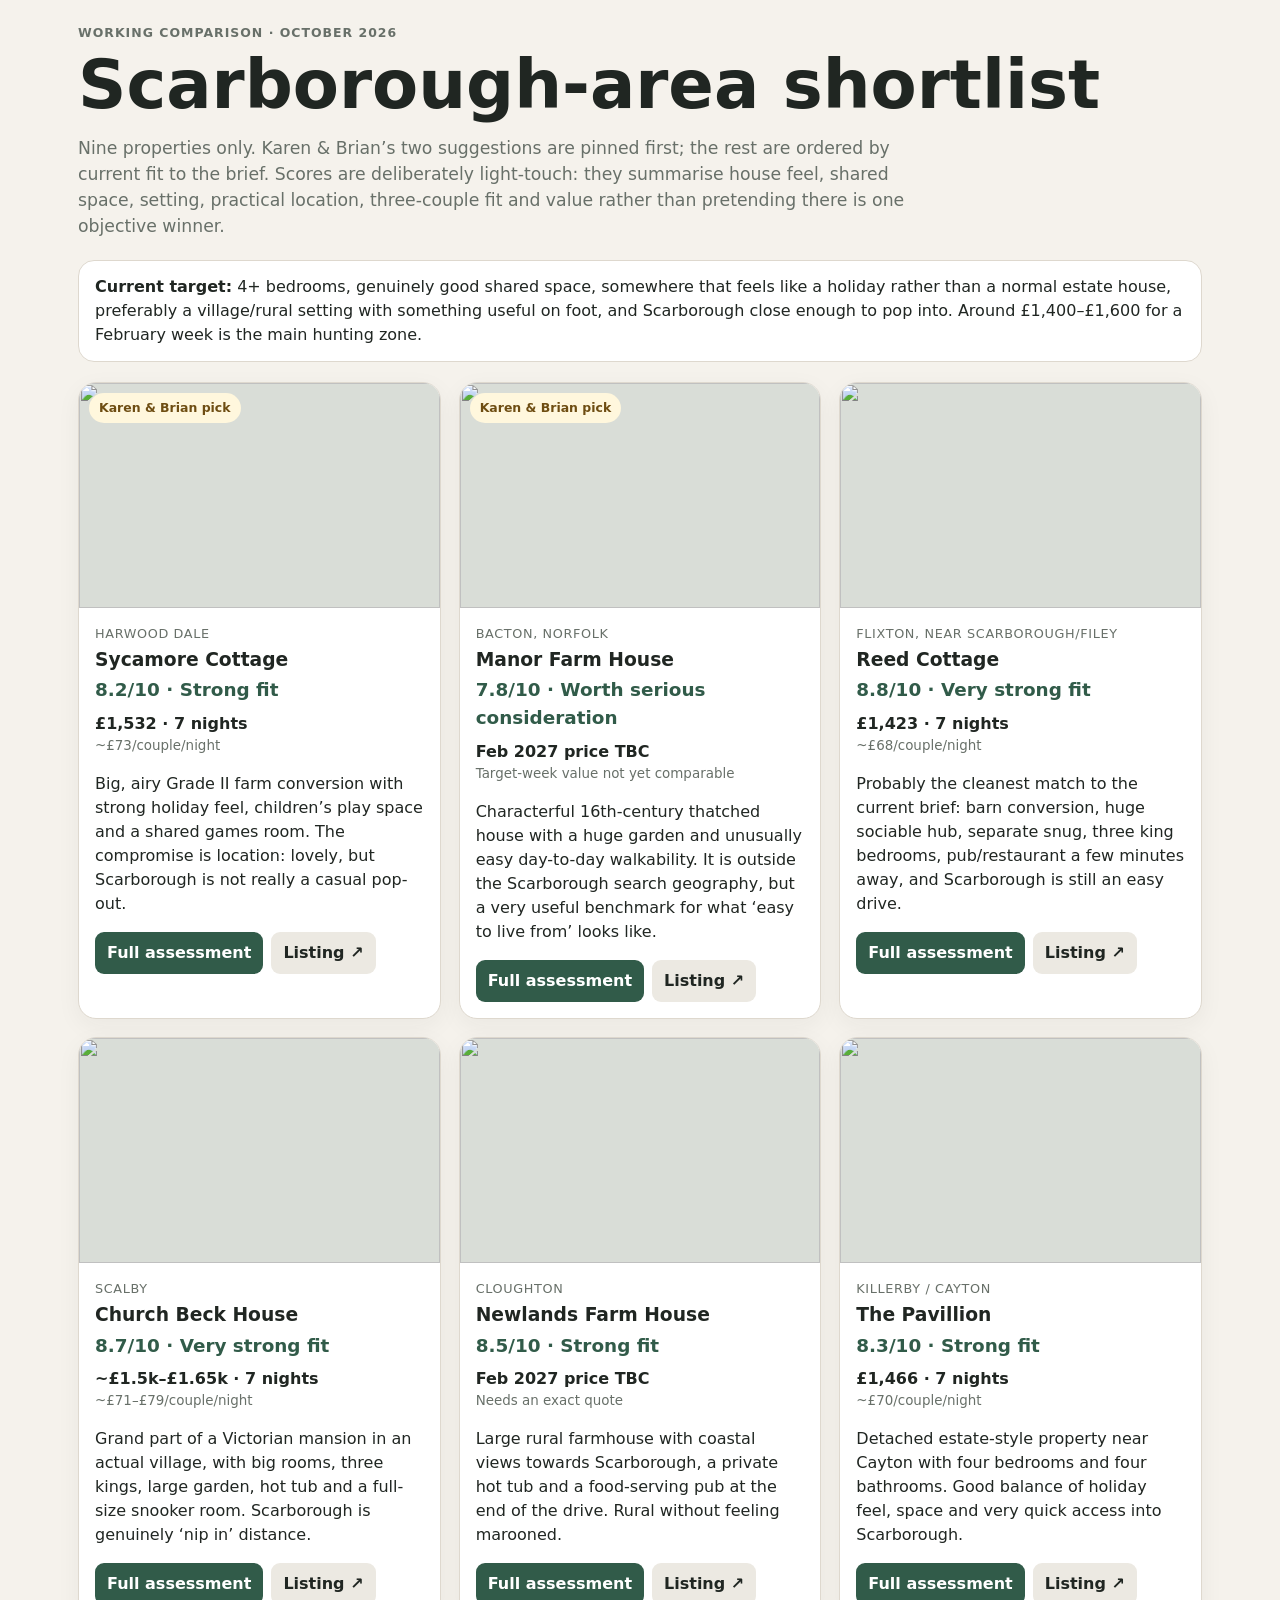
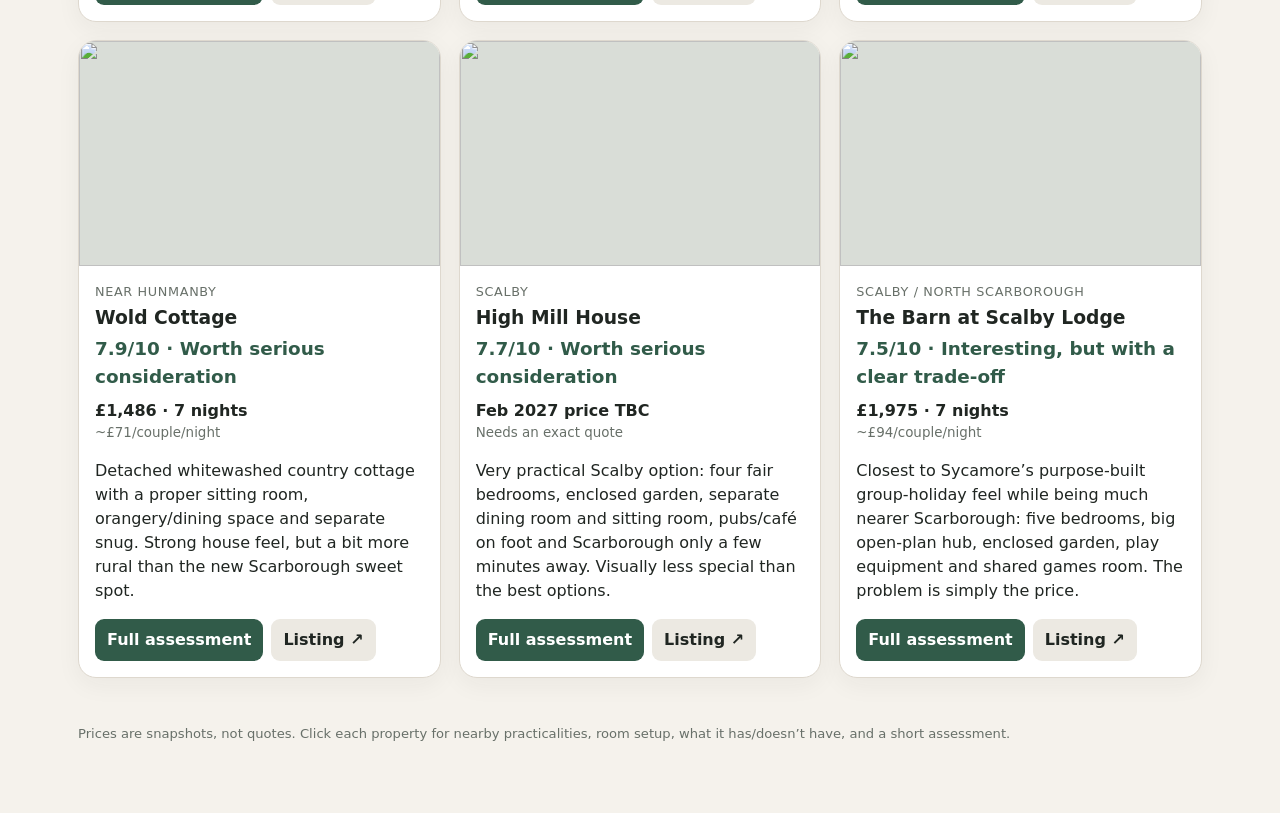
==== commit d25f1a91: "Update shortlist 2026-10-03" ====
--- a/index.html
+++ b/index.html
@@ -1,7 +1 @@
-<!doctype html><html lang="en"><head><meta charset="utf-8"><meta name="viewport" content="width=device-width,initial-scale=1"><meta name="robots" content="noindex,nofollow"><title>Family holiday 2027</title><style>
-:root{--bg:#f6f4ef;--card:#fff;--ink:#1f2723;--muted:#6d746f;--line:#dedbd2;--accent:#315c4a;--soft:#e9efe9;--warm:#f3e8dc}*{box-sizing:border-box}body{margin:0;background:var(--bg);color:var(--ink);font-family:ui-sans-serif,system-ui,-apple-system,BlinkMacSystemFont,"Segoe UI",sans-serif;line-height:1.45}main{max-width:1180px;margin:auto;padding:24px 18px 70px}h1{font-size:clamp(2.1rem,5vw,4rem);line-height:1;margin:.2em 0}.lede{font-size:1.12rem;max-width:850px;color:var(--muted)}.budget{display:grid;grid-template-columns:repeat(3,1fr);gap:10px;margin:22px 0}.budget div,.style{background:var(--card);border:1px solid var(--line);border-radius:14px;padding:13px}.budget strong{display:block;font-size:1.15rem}.styles{display:grid;grid-template-columns:repeat(auto-fit,minmax(190px,1fr));gap:9px;margin:14px 0 26px}.style span{display:block;color:var(--muted);font-size:.9rem;margin-top:4px}h2{margin-top:36px}.filters{display:flex;gap:8px;flex-wrap:wrap;position:sticky;top:0;background:rgba(246,244,239,.94);backdrop-filter:blur(8px);padding:10px 0;z-index:5}.filter{border:1px solid var(--line);background:var(--card);border-radius:999px;padding:8px 13px;cursor:pointer}.filter.active{background:var(--ink);color:white;border-color:var(--ink)}.grid{display:grid;grid-template-columns:repeat(auto-fit,minmax(320px,1fr));gap:18px}.card{background:var(--card);border:1px solid var(--line);border-radius:18px;overflow:hidden;box-shadow:0 8px 28px rgba(30,40,34,.05)}.card.hide{display:none}.pic{height:220px;background:linear-gradient(135deg,#d9ded8,#ece7dd);position:relative;overflow:hidden}.pic img{width:100%;height:100%;object-fit:cover}.pic.broken:after{content:'Photo unavailable — open the listing';position:absolute;inset:0;display:grid;place-items:center;color:var(--muted)}.chips{position:absolute;left:10px;bottom:10px;display:flex;gap:6px;flex-wrap:wrap}.tag{background:rgba(255,255,255,.92);border-radius:999px;padding:5px 9px;font-size:.76rem;font-weight:700}.body{padding:16px}.where{font-size:.83rem;color:var(--muted);text-transform:uppercase;letter-spacing:.05em}h3{font-size:1.4rem;margin:2px 0 5px}.price{font-size:1.06rem;font-weight:800;color:var(--accent)}.note,.rooms{font-size:.84rem;color:var(--muted)}.rooms{margin-top:8px}.split{display:grid;grid-template-columns:1fr 1fr;gap:12px;margin:15px 0}.split>div{border-radius:12px;padding:11px;background:var(--soft)}.split>div+div{background:var(--warm)}.split p{font-size:.9rem;margin:5px 0 0}.feel{border-top:1px solid var(--line);padding-top:12px;font-size:.92rem}.actions{display:flex;gap:9px;margin-top:15px}.actions a,.actions button{font:inherit;text-decoration:none;border:0;border-radius:9px;padding:9px 12px;cursor:pointer}.actions a{background:var(--accent);color:#fff}.actions button{background:#ecebe6;color:var(--ink)}.reaction{background:#fff;border:1px dashed #bbb5aa;border-radius:16px;padding:16px;margin-top:28px}footer{margin-top:50px;color:var(--muted);font-size:.85rem}@media(max-width:650px){.budget{grid-template-columns:1fr}.split{grid-template-columns:1fr}.grid{grid-template-columns:1fr}}
-</style></head><body><main><p class="where">Working longlist · 27 September 2026</p><h1>Family holiday 2027</h1><p class="lede">Taste-calibrated second pass. The question is no longer whether a house merely works; it is whether the house, setting and week actually feel like going away.</p><p><a href="preferences.html" style="display:inline-block;background:#315c4a;color:white;text-decoration:none;font-weight:800;border-radius:12px;padding:12px 16px">Quick taste calibration →</a></p><div class="budget"><div><strong>~£1,000 total</strong>Excellent territory if the place is genuinely good.</div><div><strong>~£1,500 total</strong>Current sweet spot.</div><div><strong>~£125 / couple / night</strong>Useful sanity check. Over £2,000 total is basically out.</div></div><h2>What we are now looking for</h2><div class="styles"><div class="style"><b>Distinctive setting</b><span>The place itself tells you you are away.</span></div><div class="style"><b>Big-house character</b><span>Scale, generous rooms and personality matter.</span></div><div class="style"><b>Coast + big-house feel</b><span>A substantial house with sea or village immediately around it.</span></div><div class="style"><b>Village character</b><span>Something worthwhile outside the front door.</span></div><div class="style"><b>Beautiful rule-breaker</b><span>Imperfect on paper, but potentially the one everyone loves.</span></div></div><h2>Second-pass options worth reacting to</h2><p class="lede">Prices marked “from” are guide rates rather than our exact dates. Live quotes were checked on 27 September; they can move. February and late April may have different answers.</p><div class="filters"><button class="filter" data-filter="all" onclick="setFilter('all',this)">All</button><button class="filter" data-filter="bridlington" onclick="setFilter('bridlington',this)">Bridlington lane</button><button class="filter" data-filter="feb" onclick="setFilter('feb',this)">February</button><button class="filter" data-filter="april" onclick="setFilter('april',this)">Late April</button><button class="filter" data-filter="coast" onclick="setFilter('coast',this)">Coast</button><button class="filter" data-filter="character" onclick="setFilter('character',this)">Character</button><button class="filter" data-filter="pub" onclick="setFilter('pub',this)">Pub on foot</button><button class="filter" data-filter="value" onclick="setFilter('value',this)">Best value</button></div><div class="grid"><article class="card" data-tags="character wales town feb value"><div class="pic"><img src="https://wwhc-staging.imgix.net/10876/VKnN5d091FwYkIrxgkKI6T718KIyLUcZd2oLmqxI.jpg?width=1200&amp;fm=webp" alt="" loading="lazy" onerror="this.closest('.pic').classList.add('broken');this.remove()"><div class="chips"><span class="tag">February</span><span class="tag">Distinctive setting</span></div></div><div class="body"><div class="where">Cardigan, Ceredigion</div><h3>East Wing, Cardigan Castle</h3><div class="price">£1,275 · 7 nights · ~£61/couple/night</div><div class="note">Fri 26 Feb · Claude census live rate</div><div class="rooms">4 bedrooms · 3 couple-capable + twin · all 4 en-suite</div><div class="split"><div><b>Why you might love it</b><p>You are literally staying inside Cardigan Castle: medieval walls, original features, castle grounds and a proper town outside the gate. It feels unmistakably away.</p></div><div><b>Why you might not</b><p>Three storeys and steep stairs are a real toddler/baby consideration; only two private parking spaces.</p></div></div><div class="feel"><b>The week feels like:</b> Castle grounds in the morning, walk into Cardigan for coffee/pub/food, then a substantial historic house to come back to.</div><div class="actions"><a href="https://www.westwalesholidaycottages.co.uk/property/east-wing-cardigan-castle" target="_blank" rel="noopener">Open listing ↗</a><button onclick="copyOption('east-wing')">Copy option</button></div></div></article><article class="card" data-tags="coast wales big-house feb april value"><div class="pic"><img src="https://wwhc-staging.imgix.net/m/property-553/min-y-mor-1-lounge.pqbfwa.jpg?width=1200&amp;fm=webp" alt="" loading="lazy" onerror="this.closest('.pic').classList.add('broken');this.remove()"><div class="chips"><span class="tag">Both</span><span class="tag">Coast + big house feel</span></div></div><div class="body"><div class="where">Parrog, Newport, Pembrokeshire</div><h3>Min-y-Mor</h3><div class="price">£880 · 7 nights · ~£42/couple/night</div><div class="note">Fri 26 Feb · Claude census live rate · Apr ~£1,080</div><div class="rooms">5 bedrooms · 4 couple rooms + twin · 4 bathrooms · ~3,983 sq ft</div><div class="split"><div><b>Why you might love it</b><p>Huge family-home scale without feeling suburban, one minute from the sea at Parrog, bay views, big conservatory, enclosed garden and Newport close by.</p></div><div><b>Why you might not</b><p>Longer drive for Nottingham and especially Cirencester/Durham; February is still Pembrokeshire weather.</p></div></div><div class="feel"><b>The week feels like:</b> Walk to the estuary before breakfast, plenty of breathing room indoors, village food/drink nearby, proper coast when the weather behaves.</div><div class="actions"><a href="https://www.westwalesholidaycottages.co.uk/property/min-y-mor-1" target="_blank" rel="noopener">Open listing ↗</a><button onclick="copyOption('min-y-mor')">Copy option</button></div></div></article><article class="card" data-tags="coast wales town views feb april value"><div class="pic"><img src="https://props.toadhallcottages.co.uk/properties/fullscreen/NW298/336495pj2--743695_glainorme_199.jpg" alt="" loading="lazy" onerror="this.closest('.pic').classList.add('broken');this.remove()"><div class="chips"><span class="tag">Both</span><span class="tag">Views + real seaside town</span></div></div><div class="body"><div class="where">Great Orme, Llandudno</div><h3>Glain Orme</h3><div class="price">£742 · 7 nights · ~£35/couple/night</div><div class="note">Fri 26 Feb · Claude census live rate · Apr ~£1,194</div><div class="rooms">4 bedrooms · 3 doubles + flexible 4th · 2 baths + 2 WCs · 2 lounges</div><div class="split"><div><b>Why you might love it</b><p>An 1885 villa high enough for views over both beaches and Snowdonia, but only minutes from the pier, promenade, cafés and town. Two living rooms is exactly the right family layout.</p></div><div><b>Why you might not</b><p>Only two full bathrooms and the steep drive/steps up the Orme may be annoying with buggy and grandparents.</p></div></div><div class="feel"><b>The week feels like:</b> Actual Victorian-seaside-holiday energy: walk down for coffee or the pier, come home to sea views and two rooms to spread into.</div><div class="actions"><a href="https://www.northwalesholidaycottages.co.uk/holiday-cottages/glain-orme/4968" target="_blank" rel="noopener">Open listing ↗</a><button onclick="copyOption('glain-orme')">Copy option</button></div></div></article><article class="card" data-tags="coast wales town feb april value"><div class="pic"><img src="https://props.toadhallcottages.co.uk/properties/fullscreen/NW599/ep3ax5is--668341_stkatherinesexterior19.jpg" alt="" loading="lazy" onerror="this.closest('.pic').classList.add('broken');this.remove()"><div class="chips"><span class="tag">Both</span><span class="tag">Big Victorian seaside house</span></div></div><div class="body"><div class="where">Llandudno</div><h3>St Katherines</h3><div class="price">£869 · 7 nights · ~£41/couple/night</div><div class="note">Fri 26 Feb · Claude census live rate · Apr ~£1,254</div><div class="rooms">4 bedrooms · 3 doubles + flexible twin · 4 bathrooms · ~2,605 sq ft</div><div class="split"><div><b>Why you might love it</b><p>A big red-brick Victorian villa rather than a generic rental, with Great Orme Tramway one minute away and beach/promenade about six minutes on foot.</p></div><div><b>Why you might not</b><p>Less dramatic outlook than Glain Orme and the interior is classic rather than design-led.</p></div></div><div class="feel"><b>The week feels like:</b> Very easy family logistics in a house with scale: beach, pier and town are tiny outings rather than planned expeditions.</div><div class="actions"><a href="https://www.northwalesholidaycottages.co.uk/holiday-cottages/st-katherines/4973" target="_blank" rel="noopener">Open listing ↗</a><button onclick="copyOption('st-katherines')">Copy option</button></div></div></article><article class="card" data-tags="character dales pub games feb april"><div class="pic"><img src="https://www.jollyhols.co.uk/holiday-cottages-photos/83260/580/000.webp" alt="" loading="lazy" onerror="this.closest('.pic').classList.add('broken');this.remove()"><div class="chips"><span class="tag">Both</span><span class="tag">Big house character</span></div></div><div class="body"><div class="where">Middleham, Yorkshire Dales</div><h3>North Gate House</h3><div class="price">from £1,530 · 7 nights · ~£73/couple/night</div><div class="note">current advertised from-price · target dates to confirm</div><div class="rooms">4 bedrooms · 2 super-kings + 2 doubles · 3 bathrooms</div><div class="split"><div><b>Why you might love it</b><p>A 1720 house that reviewers repeatedly describe as huge: four proper adult rooms, excellent garden, village pubs/shops on foot and a games room that is actually relevant to us.</p></div><div><b>Why you might not</b><p>At the top edge of the sweet spot and no coast; one 2026 review thought the exterior looked tired for the money.</p></div></div><div class="feel"><b>The week feels like:</b> Pub on foot, Dales outside the door, everyone has a proper room, and a wet February day still works without relying on a cinema gimmick.</div><div class="actions"><a href="https://www.holidaycottages.co.uk/cottage/oc-39582-north-gate-house" target="_blank" rel="noopener">Open listing ↗</a><button onclick="copyOption('north-gate')">Copy option</button></div></div></article><article class="card" data-tags="norfolk barn big-house feb"><div class="pic"><img src="https://c621446.ssl.cf3.rackcdn.com/images/cottages/4k/192988011.jpg" alt="" loading="lazy" onerror="this.closest('.pic').classList.add('broken');this.remove()"><div class="chips"><span class="tag">February</span><span class="tag">Big social space barn</span></div></div><div class="body"><div class="where">Binham, North Norfolk</div><h3>High Barn</h3><div class="price">from £1,580 · 7 nights · ~£75/couple/night</div><div class="note">winter tariff signal · exact target week to confirm</div><div class="rooms">4 bedrooms · 2 super-kings + double + twin · 3 bathrooms</div><div class="split"><div><b>Why you might love it</b><p>The first floor is basically one huge vaulted social room for cooking, eating and lounging, plus there is separate sitting space; beams, brick and countryside rather than Rightmove energy.</p></div><div><b>Why you might not</b><p>Just over a mile to Binham rather than pub-on-the-doorstep, and the open-tread staircase needs thought with Callie/Florence.</p></div></div><div class="feel"><b>The week feels like:</b> A proper country holiday house where the building itself earns some of the February premium, with the Norfolk coast close enough for small trips.</div><div class="actions"><a href="https://www.sowerbysholidaycottages.co.uk/norfolk-holiday-cottages/high-barn/" target="_blank" rel="noopener">Open listing ↗</a><button onclick="copyOption('high-barn')">Copy option</button></div></div></article><article class="card" data-tags="norfolk character pub feb april"><div class="pic"><img src="https://c621446.ssl.cf3.rackcdn.com/images/cottages/4k/191542737.jpg" alt="" loading="lazy" onerror="this.closest('.pic').classList.add('broken');this.remove()"><div class="chips"><span class="tag">Both</span><span class="tag">Village character + pub</span></div></div><div class="body"><div class="where">Stanhoe, North Norfolk</div><h3>Eider Cottage</h3><div class="price">from £1,600 · 7 nights · ~£76/couple/night</div><div class="note">winter tariff signal · Apr similar/slightly higher</div><div class="rooms">4 spacious bedrooms · all en-suite · 2 reception rooms</div><div class="split"><div><b>Why you might love it</b><p>Two old Norfolk cottages joined into one: flint/brick, vaulted ceilings, two generous reception rooms, proper garden, and The Duck Inn is a short stroll away.</p></div><div><b>Why you might not</b><p>Two upstairs bedrooms use steep traditional Norfolk winder stairs; the coast is a 10-minute drive rather than out of the gate.</p></div></div><div class="feel"><b>The week feels like:</b> Walk to a very good pub, spread into two lounges, then use Burnham Market and the coast as easy outings.</div><div class="actions"><a href="https://www.sowerbysholidaycottages.co.uk/norfolk-holiday-cottages/eider-cottage/" target="_blank" rel="noopener">Open listing ↗</a><button onclick="copyOption('eider')">Copy option</button></div></div></article><article class="card" data-tags="character coast yorkshire feb april value"><div class="pic"><img src="https://img.chooseacottage.co.uk/property/116/640/11654142.jpg" alt="" loading="lazy" onerror="this.closest('.pic').classList.add('broken');this.remove()"><div class="chips"><span class="tag">Both</span><span class="tag">Historic setting</span></div></div><div class="body"><div class="where">Staithes, North Yorkshire</div><h3>Seaton Mote, Seaton Hall</h3><div class="price">£921 · 7 nights · ~£44/couple/night</div><div class="note">Fri 26 Feb · Claude census live rate · Apr ~£1,216</div><div class="rooms">5 bedrooms · 3 doubles + 2 twins · 5 bathrooms</div><div class="split"><div><b>Why you might love it</b><p>A stone house in the grounds of ancient Seaton Hall beside the remains of a moat. Five bathrooms, loads of character and Staithes/Runswick minutes away for barely £900 in February.</p></div><div><b>Why you might not</b><p>The layout is quirky, with beams and multiple staircases; the interior is more traditional than polished-design-hotel.</p></div></div><div class="feel"><b>The week feels like:</b> You know you are away the second you arrive through the grounds; seaside villages and cliffs are the outings rather than generic attractions.</div><div class="actions"><a href="https://www.cottages.com/cottages/seaton-hall-seaton-mote-uk31992" target="_blank" rel="noopener">Open listing ↗</a><button onclick="copyOption('seaton-mote')">Copy option</button></div></div></article><article class="card" data-tags="bridlington coast distinctive pub feb april"><div class="pic"><img src="https://a0.muscache.com/im/pictures/hosting/Hosting-48778498/original/08aa5eeb-2a89-4f65-aad2-80edf7b5a6b8.jpeg?im_w=720&amp;width=720&amp;quality=70&amp;auto=webp" alt="" loading="lazy" onerror="this.closest('.pic').classList.add('broken');this.remove()"><div class="chips"><span class="tag">Both</span><span class="tag">Distinctive modern conversion</span></div></div><div class="body"><div class="where">Flamborough, near Bridlington</div><h3>Reservoir House, The Old Waterworks</h3><div class="price">Price to confirm</div><div class="note">target-date price TBC</div><div class="rooms">4 bedrooms · 4 en-suite · 3+ couple-capable</div><div class="split"><div><b>Why you might love it</b><p>This is the Bridlington-area option that best matches the new brief: a converted 1906 semi-underground water reservoir with an enormous open-plan living space, huge glazing, farmland/sea views and direct footpaths.</p></div><div><b>Why you might not</b><p>New listing with only a handful of reviews, landscaping is still being finished during 2026, and price is the big unknown.</p></div></div><div class="feel"><b>The week feels like:</b> Distinctive architecture and big views, then a 15–20 minute walk down to Flamborough village with three pubs rather than a suburban estate.</div><div class="actions"><a href="https://www.airbnb.co.uk/rooms/1364636404270669975" target="_blank" rel="noopener">Open listing ↗</a><button onclick="copyOption('reservoir')">Copy option</button></div></div></article><article class="card" data-tags="bridlington barn pool games feb value"><div class="pic"><img src="https://a0.muscache.com/im/pictures/miso/Hosting-1050707885391108634/original/e846a9c9-7794-4fb4-9878-4d46aa888eb8.jpeg?im_w=720&amp;width=720&amp;quality=70&amp;auto=webp" alt="" loading="lazy" onerror="this.closest('.pic').classList.add('broken');this.remove()"><div class="chips"><span class="tag">February</span><span class="tag">Facilities, but with character</span></div></div><div class="body"><div class="where">Yorkshire Wolds, near Bridlington</div><h3>The Old Barn, Eastgate Farm</h3><div class="price">from £1,080 · 7 nights · ~£51/couple/night</div><div class="note">current advertised from-price · target dates to confirm</div><div class="rooms">4 bedrooms · 2 kings + 2 twins · 4 bathrooms</div><div class="split"><div><b>Why you might love it</b><p>A real converted barn with a vast beamed sitting room and countryside views — plus warm indoor pool, games room, tennis and gym without making the house feel like a leisure complex.</p></div><div><b>Why you might not</b><p>Only two true couple bedrooms, so adult-room fairness is the obvious compromise; Bridlington is about 20 minutes by car.</p></div></div><div class="feel"><b>The week feels like:</b> Proper Wolds setting and an interesting house first, with genuinely useful February facilities as a bonus.</div><div class="actions"><a href="https://www.eastgatefarmcottages.co.uk/the-old-barn/" target="_blank" rel="noopener">Open listing ↗</a><button onclick="copyOption('old-barn')">Copy option</button></div></div></article><article class="card" data-tags="coast yorkshire pub feb"><div class="pic"><img src="https://images.promotemyplace.com/Uploads/Property/912/HeaderImage_cropped.jpg?width=1000&amp;v=20240501173546" alt="" loading="lazy" onerror="this.closest('.pic').classList.add('broken');this.remove()"><div class="chips"><span class="tag">February</span><span class="tag">Beach village simplicity</span></div></div><div class="body"><div class="where">Sandsend, Whitby</div><h3>The Pavilion</h3><div class="price">£910 · 4 nights · ~£76/couple/night</div><div class="note">Mon 22–Fri 26 Feb · published tariff / available</div><div class="rooms">5 bedrooms · 3 kings + 2 twins · 5 bathrooms</div><div class="split"><div><b>Why you might love it</b><p>The beach is about 100m away, cafés and pub are on foot, there is a huge sea-facing lawn and the three couples all get kings. No gimmick is needed because Sandsend does the work.</p></div><div><b>Why you might not</b><p>Only four nights fit the February window and late-April target dates are already booked.</p></div></div><div class="feel"><b>The week feels like:</b> Coffee, beach and sea are tiny spontaneous outings; Whitby is there when you want more.</div><div class="actions"><a href="https://www.sandsendpavilion.co.uk/rates" target="_blank" rel="noopener">Open listing ↗</a><button onclick="copyOption('pavilion')">Copy option</button></div></div></article><article class="card" data-tags="coast yorkshire views feb april value"><div class="pic"><img src="https://img.chooseacottage.co.uk/property/112/640/11285719.jpg" alt="" loading="lazy" onerror="this.closest('.pic').classList.add('broken');this.remove()"><div class="chips"><span class="tag">Both</span><span class="tag">Coastal value wildcard</span></div></div><div class="body"><div class="where">Runswick Bay</div><h3>Highfields</h3><div class="price">£897 · 7 nights · ~£43/couple/night</div><div class="note">Fri 26 Feb · Claude census live rate</div><div class="rooms">4 bedrooms · 3 couple rooms + twin · all en-suite</div><div class="split"><div><b>Why you might love it</b><p>Sea views, three fair adult rooms, every bedroom en-suite and a genuinely coastal setting for under £900. It does not need an entertainment package to justify itself.</p></div><div><b>Why you might not</b><p>Runswick is quiet in February and the beach is down a steep slope; communal spaces are less grand than the big-house contenders.</p></div></div><div class="feel"><b>The week feels like:</b> A beautiful coast and very low accommodation cost, leaving plenty of budget for pubs, lunches and days out.</div><div class="actions"><a href="https://www.cottages.com/cottages/highfields-uk43261" target="_blank" rel="noopener">Open listing ↗</a><button onclick="copyOption('highfields')">Copy option</button></div></div></article><article class="card" data-tags="dales character pub games feb"><div class="pic"><img src="https://images-cdn.sykesassets.co.uk/images/property_images/600x450/1144732/sc_1697806913_1144732_1.jpeg?access=3914T3864T840" alt="" loading="lazy" onerror="this.closest('.pic').classList.add('broken');this.remove()"><div class="chips"><span class="tag">February</span><span class="tag">Big house character</span></div></div><div class="body"><div class="where">Grinton, Swaledale</div><h3>Neddy House</h3><div class="price">£1,529 · 7 nights · ~£73/couple/night</div><div class="note">Fri 26 Feb · live Sykes quote</div><div class="rooms">5 bedrooms · 4 proper doubles · 4 bathrooms</div><div class="split"><div><b>Why you might love it</b><p>One of the old shortlist houses that survives the new taste test: proper scale, character, multiple spaces, four adult doubles and a pub a few strides away in Swaledale.</p></div><div><b>Why you might not</b><p>Unfenced garden/river and steps need thought with young children, and some reviews raise maintenance/cleanliness niggles.</p></div></div><div class="feel"><b>The week feels like:</b> Cosy big-family-house evenings are part of the holiday, with Dales scenery straight outside.</div><div class="actions"><a href="https://www.sykescottages.co.uk/cottage/North-York-Moors-Coast-Grinton/Neddy-House-1144732.html" target="_blank" rel="noopener">Open listing ↗</a><button onclick="copyOption('neddy')">Copy option</button></div></div></article><article class="card" data-tags="wales coast character april value"><div class="pic"><img src="https://penricecastle.co.uk/wp-content/uploads/2025/04/Garden-House-scaled.jpg" alt="" loading="lazy" onerror="this.closest('.pic').classList.add('broken');this.remove()"><div class="chips"><span class="tag">April</span><span class="tag">Beautiful rule breaker</span></div></div><div class="body"><div class="where">Oxwich, Gower</div><h3>Garden House, Penrice Castle Estate</h3><div class="price">£1,150 · 7 nights · ~£55/couple/night</div><div class="note">winter tariff signal · exact week to confirm</div><div class="rooms">4 bedrooms · 2 kings + 2 twins · 2 bathrooms</div><div class="split"><div><b>Why you might love it</b><p>Private historic-estate setting, parkland, enclosed garden and Oxwich Bay just over half a mile away. It looks and feels like a holiday even though the spreadsheet layout is imperfect.</p></div><div><b>Why you might not</b><p>Only two proper couple beds and two bathrooms; February could become a weather-dependent walking holiday.</p></div></div><div class="feel"><b>The week feels like:</b> Estate grounds and beach rather than facilities — a deliberate test of whether everyone simply falls for the place.</div><div class="actions"><a href="https://penricecastle.co.uk/gower-holiday-cottages/garden-house/" target="_blank" rel="noopener">Open listing ↗</a><button onclick="copyOption('penrice')">Copy option</button></div></div></article><article class="card" data-tags="northumberland coast village pub april"><div class="pic"><img src="https://files.originalcottages.co.uk/TOCCL/1/5/1/8/9/15189214668bed387d4abe.jpg?width=800" alt="" loading="lazy" onerror="this.closest('.pic').classList.add('broken');this.remove()"><div class="chips"><span class="tag">April</span><span class="tag">Georgian village + beach</span></div></div><div class="body"><div class="where">Alnmouth, Northumberland</div><h3>The Carriage House</h3><div class="price">Price to confirm</div><div class="note">target-date price TBC</div><div class="rooms">4 bedrooms · 4 bathrooms · sleeps 8</div><div class="split"><div><b>Why you might love it</b><p>A spacious Georgian house in one of Northumberland’s most distinctive coastal villages: pubs, food and village life around you, beach about half a mile away, and recent multigenerational reviews rave about the location.</p></div><div><b>Why you might not</b><p>Need the exact bedroom mix and 2027 quote before this graduates from a strong lead; Northumberland puts Cirencester on the long drive.</p></div></div><div class="feel"><b>The week feels like:</b> Step outside into a proper coastal village rather than a housing estate, then come back to a period house with room for eight.</div><div class="actions"><a href="https://www.cottagesinnorthumberland.co.uk/cottage/oc-33274-the-carriage-house" target="_blank" rel="noopener">Open listing ↗</a><button onclick="copyOption('carriage')">Copy option</button></div></div></article><article class="card" data-tags="bridlington coast village pub feb april"><div class="pic"><img src="https://a0.muscache.com/im/pictures/691a1154-9c4b-434a-adda-e35f116ceefa.jpg?im_w=720&amp;width=720&amp;quality=70&amp;auto=webp" alt="" loading="lazy" onerror="this.closest('.pic').classList.add('broken');this.remove()"><div class="chips"><span class="tag">Both</span><span class="tag">Village character</span></div></div><div class="body"><div class="where">Flamborough, near Bridlington</div><h3>Rock House</h3><div class="price">Price to confirm</div><div class="note">target-date price TBC</div><div class="rooms">4 bedrooms · 3 couple rooms + bunk room</div><div class="split"><div><b>Why you might love it</b><p>Former rock-candy factory/shop in the middle of Flamborough rather than a generic modern house: pubs and shops about a minute away, with North and South Landing walkable.</p></div><div><b>Why you might not</b><p>Need a proper target-date quote and deeper photo/layout check; less “big house” than Reservoir House.</p></div></div><div class="feel"><b>The week feels like:</b> Village pub/shops immediately outside, beaches and headland walks without needing to start every outing in the car.</div><div class="actions"><a href="https://www.airbnb.co.uk/rooms/48670791" target="_blank" rel="noopener">Open listing ↗</a><button onclick="copyOption('rock-house')">Copy option</button></div></div></article></div><div class="reaction"><b>How to use this without creating family admin</b><p>Send individual options into the group chat. A simple ❤️ love / 👍 like / 🤷 maybe / 👎 no is enough. Comments like “house looks grim but I like the idea” are even more useful than scores.</p></div><footer>This is a working research shortlist, not booking advice. Always re-check availability, final checkout price, cancellation terms and room setup before paying.</footer></main><script>
-function setFilter(f,b){document.querySelectorAll('.filter').forEach(x=>x.classList.remove('active'));b.classList.add('active');document.querySelectorAll('.card').forEach(c=>c.classList.toggle('hide',f!=='all'&&!c.dataset.tags.split(' ').includes(f)));}document.querySelector('.filter').classList.add('active');
-function copyOption(id){const c=document.querySelector('[data-tags][class~="card"] .actions button[onclick*="'+id+'"]')?.closest('.card')||[...document.querySelectorAll('.card')].find(x=>x.querySelector('button')?.getAttribute('onclick')?.includes(id));if(!c)return;const n=c.querySelector('h3').innerText,p=c.querySelector('.price').innerText,u=c.querySelector('a').href;navigator.clipboard.writeText(`${n} — ${p}
-${u}`).then(()=>alert('Copied — paste it into the group chat.'));}
-</script></body></html>+<!doctype html><html lang="en"><head><meta charset="utf-8"><meta name="viewport" content="width=device-width,initial-scale=1"><meta name="robots" content="noindex,nofollow"><title>Scarborough-area family holiday 2027</title><link rel="stylesheet" href="site.css"></head><body><main><div class="eyebrow">Working comparison · October 2026</div><h1>Scarborough-area shortlist</h1><p class="lede">Nine properties only. Karen & Brian’s two suggestions are pinned first; the rest are ordered by current fit to the brief. Scores are deliberately light-touch: they summarise house feel, shared space, setting, practical location, three-couple fit and value rather than pretending there is one objective winner.</p><div class="summary"><b>Current target:</b> 4+ bedrooms, genuinely good shared space, somewhere that feels like a holiday rather than a normal estate house, preferably a village/rural setting with something useful on foot, and Scarborough close enough to pop into. Around £1,400–£1,600 for a February week is the main hunting zone.</div><div class="grid"><article class="card"><div class="pic"><img src="https://img.chooseacottage.co.uk/property/114/640/11451537.jpg" alt="" loading="lazy"><span class="badge">Karen &amp; Brian pick</span></div><div class="body"><div class="where">Harwood Dale</div><h3>Sycamore Cottage</h3><div class="score">8.2/10 · Strong fit</div><div class="price">£1,532 · 7 nights</div><div class="sub">~£73/couple/night</div><p>Big, airy Grade II farm conversion with strong holiday feel, children’s play space and a shared games room. The compromise is location: lovely, but Scarborough is not really a casual pop-out.</p><div class="actions"><a class="btn" href="sycamore.html">Full assessment</a><a class="btn secondary" href="https://www.cottages.com/cottages/sycamore-cottage-uk2236" target="_blank" rel="noopener">Listing ↗</a></div></div></article><article class="card"><div class="pic"><img src="https://images-cdn.sykesassets.co.uk/images/property_images/600x450/1119571/sc_1666001376_1119571_2.jpeg?access=3914T3864T840" alt="" loading="lazy"><span class="badge">Karen &amp; Brian pick</span></div><div class="body"><div class="where">Bacton, Norfolk</div><h3>Manor Farm House</h3><div class="score">7.8/10 · Worth serious consideration</div><div class="price">Feb 2027 price TBC</div><div class="sub">Target-week value not yet comparable</div><p>Characterful 16th-century thatched house with a huge garden and unusually easy day-to-day walkability. It is outside the Scarborough search geography, but a very useful benchmark for what ‘easy to live from’ looks like.</p><div class="actions"><a class="btn" href="manor-farm.html">Full assessment</a><a class="btn secondary" href="https://www.sykescottages.co.uk/cottage/Norfolk-Hall-Fm/Manor-Farm-House-1119571.html" target="_blank" rel="noopener">Listing ↗</a></div></div></article><article class="card"><div class="pic"><img src="https://img.chooseacottage.co.uk/property/110/640/11084198.jpg" alt="" loading="lazy"></div><div class="body"><div class="where">Flixton, near Scarborough/Filey</div><h3>Reed Cottage</h3><div class="score">8.8/10 · Very strong fit</div><div class="price">£1,423 · 7 nights</div><div class="sub">~£68/couple/night</div><p>Probably the cleanest match to the current brief: barn conversion, huge sociable hub, separate snug, three king bedrooms, pub/restaurant a few minutes away, and Scarborough is still an easy drive.</p><div class="actions"><a class="btn" href="reed.html">Full assessment</a><a class="btn secondary" href="https://www.cottages.com/cottages/reed-cottage-uk37478" target="_blank" rel="noopener">Listing ↗</a></div></div></article><article class="card"><div class="pic"><img src="https://files.originalcottages.co.uk/TOCCL/1/7/2/7/4/172746686062ebba1ad898c.jpg?width=1200" alt="" loading="lazy"></div><div class="body"><div class="where">Scalby</div><h3>Church Beck House</h3><div class="score">8.7/10 · Very strong fit</div><div class="price">~£1.5k–£1.65k · 7 nights</div><div class="sub">~£71–£79/couple/night</div><p>Grand part of a Victorian mansion in an actual village, with big rooms, three kings, large garden, hot tub and a full-size snooker room. Scarborough is genuinely ‘nip in’ distance.</p><div class="actions"><a class="btn" href="church-beck.html">Full assessment</a><a class="btn secondary" href="https://www.holidaycottages.co.uk/cottage/oc-7087-church-beck-house" target="_blank" rel="noopener">Listing ↗</a></div></div></article><article class="card"><div class="pic"><img src="https://a0.muscache.com/im/pictures/miso/Hosting-1097628043502647543/original/266489c3-194b-49a2-813f-773a628af772.jpeg?im_w=1200" alt="" loading="lazy"></div><div class="body"><div class="where">Cloughton</div><h3>Newlands Farm House</h3><div class="score">8.5/10 · Strong fit</div><div class="price">Feb 2027 price TBC</div><div class="sub">Needs an exact quote</div><p>Large rural farmhouse with coastal views towards Scarborough, a private hot tub and a food-serving pub at the end of the drive. Rural without feeling marooned.</p><div class="actions"><a class="btn" href="newlands.html">Full assessment</a><a class="btn secondary" href="https://www.airbnb.co.uk/rooms/1097628043502647543" target="_blank" rel="noopener">Listing ↗</a></div></div></article><article class="card"><div class="pic"><img src="https://images.snaptrip.com/optim/image/file/81161563/hero_615492226.jpg" alt="" loading="lazy"></div><div class="body"><div class="where">Killerby / Cayton</div><h3>The Pavillion</h3><div class="score">8.3/10 · Strong fit</div><div class="price">£1,466 · 7 nights</div><div class="sub">~£70/couple/night</div><p>Detached estate-style property near Cayton with four bedrooms and four bathrooms. Good balance of holiday feel, space and very quick access into Scarborough.</p><div class="actions"><a class="btn" href="pavillion.html">Full assessment</a><a class="btn secondary" href="https://www.snaptrip.com/properties/1003640" target="_blank" rel="noopener">Listing ↗</a></div></div></article><article class="card"><div class="pic"><img src="https://images.snaptrip.com/optim/image/file/94168992/hero_sc_14933702064691_935839_13.jpg" alt="" loading="lazy"></div><div class="body"><div class="where">Near Hunmanby</div><h3>Wold Cottage</h3><div class="score">7.9/10 · Worth serious consideration</div><div class="price">£1,486 · 7 nights</div><div class="sub">~£71/couple/night</div><p>Detached whitewashed country cottage with a proper sitting room, orangery/dining space and separate snug. Strong house feel, but a bit more rural than the new Scarborough sweet spot.</p><div class="actions"><a class="btn" href="wold.html">Full assessment</a><a class="btn secondary" href="https://www.snaptrip.com/properties/73134" target="_blank" rel="noopener">Listing ↗</a></div></div></article><article class="card"><div class="pic"><img src="https://img.chooseacottage.co.uk/property/115/1200/11536145.jpg" alt="" loading="lazy"></div><div class="body"><div class="where">Scalby</div><h3>High Mill House</h3><div class="score">7.7/10 · Worth serious consideration</div><div class="price">Feb 2027 price TBC</div><div class="sub">Needs an exact quote</div><p>Very practical Scalby option: four fair bedrooms, enclosed garden, separate dining room and sitting room, pubs/café on foot and Scarborough only a few minutes away. Visually less special than the best options.</p><div class="actions"><a class="btn" href="high-mill.html">Full assessment</a><a class="btn secondary" href="https://www.northyorkshiregroupcottages.co.uk/cottages/high-mill-house/" target="_blank" rel="noopener">Listing ↗</a></div></div></article><article class="card"><div class="pic"><img src="https://img.chooseacottage.co.uk/property/862/640/862471.jpg" alt="" loading="lazy"></div><div class="body"><div class="where">Scalby / North Scarborough</div><h3>The Barn at Scalby Lodge</h3><div class="score">7.5/10 · Interesting, but with a clear trade-off</div><div class="price">£1,975 · 7 nights</div><div class="sub">~£94/couple/night</div><p>Closest to Sycamore’s purpose-built group-holiday feel while being much nearer Scarborough: five bedrooms, big open-plan hub, enclosed garden, play equipment and shared games room. The problem is simply the price.</p><div class="actions"><a class="btn" href="barn.html">Full assessment</a><a class="btn secondary" href="https://www.hoseasons.co.uk/cottages/scalby-lodge-the-barn-ixk" target="_blank" rel="noopener">Listing ↗</a></div></div></article></div><footer>Prices are snapshots, not quotes. Click each property for nearby practicalities, room setup, what it has/doesn’t have, and a short assessment.</footer></main></body></html>
--- a/site.css
+++ b/site.css
@@ -0,0 +1,2 @@
+
+:root{--bg:#f5f2ec;--card:#fff;--ink:#202622;--muted:#687069;--line:#ded8ce;--accent:#315b49;--soft:#edf2ed;--warm:#f3e8dc;--gold:#9a6d20}*{box-sizing:border-box}body{margin:0;background:var(--bg);color:var(--ink);font-family:ui-sans-serif,system-ui,-apple-system,BlinkMacSystemFont,"Segoe UI",sans-serif;line-height:1.5}a{color:inherit}main{max-width:1160px;margin:auto;padding:24px 18px 70px}.top{display:flex;justify-content:space-between;gap:18px;align-items:flex-start}.eyebrow{font-size:.78rem;text-transform:uppercase;letter-spacing:.08em;color:var(--muted);font-weight:800}h1{font-size:clamp(2.2rem,6vw,4.2rem);line-height:.98;margin:.15em 0 .22em}h2{margin-top:34px}h3{margin:.15em 0}.lede{max-width:830px;color:var(--muted);font-size:1.08rem}.summary{background:#fff;border:1px solid var(--line);border-radius:16px;padding:14px 16px;margin:20px 0}.grid{display:grid;grid-template-columns:repeat(auto-fit,minmax(315px,1fr));gap:18px}.card{background:var(--card);border:1px solid var(--line);border-radius:18px;overflow:hidden;box-shadow:0 7px 25px rgba(35,40,35,.05)}.pic{height:225px;background:#d9ddd7;position:relative;overflow:hidden}.pic img{width:100%;height:100%;object-fit:cover}.badge{position:absolute;left:10px;top:10px;background:#fff7dd;color:#6e4d12;border-radius:999px;padding:6px 10px;font-weight:800;font-size:.78rem}.body{padding:16px}.where{font-size:.8rem;color:var(--muted);text-transform:uppercase;letter-spacing:.05em}.score{font-weight:900;font-size:1.15rem;color:var(--accent)}.price{font-weight:800;margin-top:8px}.sub{font-size:.84rem;color:var(--muted)}.actions{display:flex;gap:8px;margin-top:14px;flex-wrap:wrap}.btn{display:inline-block;text-decoration:none;border-radius:9px;padding:9px 12px;background:var(--accent);color:white;font-weight:700}.btn.secondary{background:#ece9e2;color:var(--ink)}.hero{height:400px;border-radius:20px;overflow:hidden;background:#d9ddd7;margin:18px 0}.hero img{width:100%;height:100%;object-fit:cover}.facts{display:grid;grid-template-columns:repeat(auto-fit,minmax(220px,1fr));gap:10px}.fact{background:#fff;border:1px solid var(--line);border-radius:13px;padding:12px}.fact b{display:block;font-size:.82rem;text-transform:uppercase;letter-spacing:.04em;color:var(--muted);margin-bottom:4px}.split{display:grid;grid-template-columns:1fr 1fr;gap:14px}.box{background:#fff;border:1px solid var(--line);border-radius:15px;padding:15px}.box.good{background:var(--soft)}.box.caution{background:var(--warm)}.scorebar{display:flex;align-items:center;gap:12px;background:#fff;border:1px solid var(--line);border-radius:14px;padding:13px;margin:14px 0}.scorebig{font-size:2rem;font-weight:900;color:var(--accent)}table{width:100%;border-collapse:collapse;background:#fff;border-radius:14px;overflow:hidden;border:1px solid var(--line)}td{padding:11px 12px;border-bottom:1px solid var(--line);vertical-align:top}td:first-child{width:145px;font-weight:800;color:var(--muted)}tr:last-child td{border-bottom:0}.back{display:inline-block;margin-bottom:8px;color:var(--accent);font-weight:800;text-decoration:none}.note{font-size:.84rem;color:var(--muted)}footer{margin-top:46px;color:var(--muted);font-size:.82rem}@media(max-width:700px){.split{grid-template-columns:1fr}.hero{height:260px}.top{display:block}}
